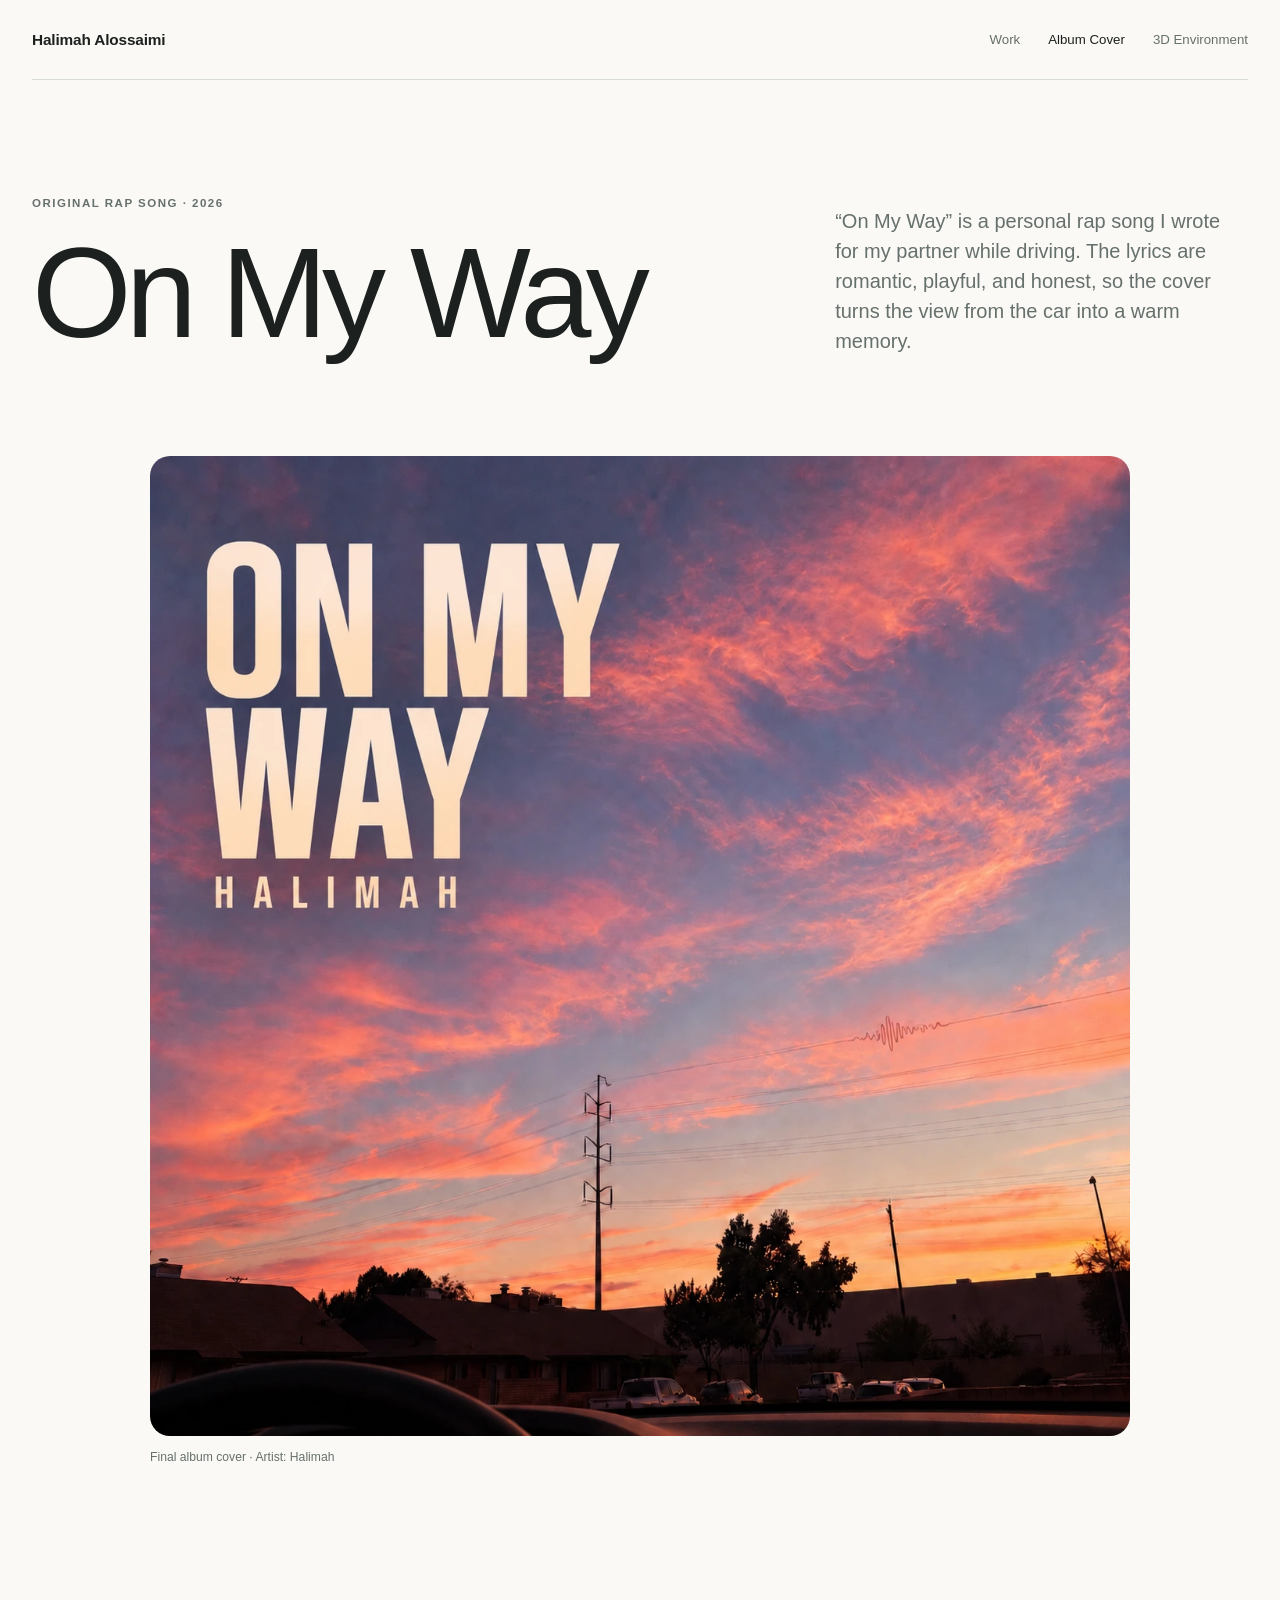
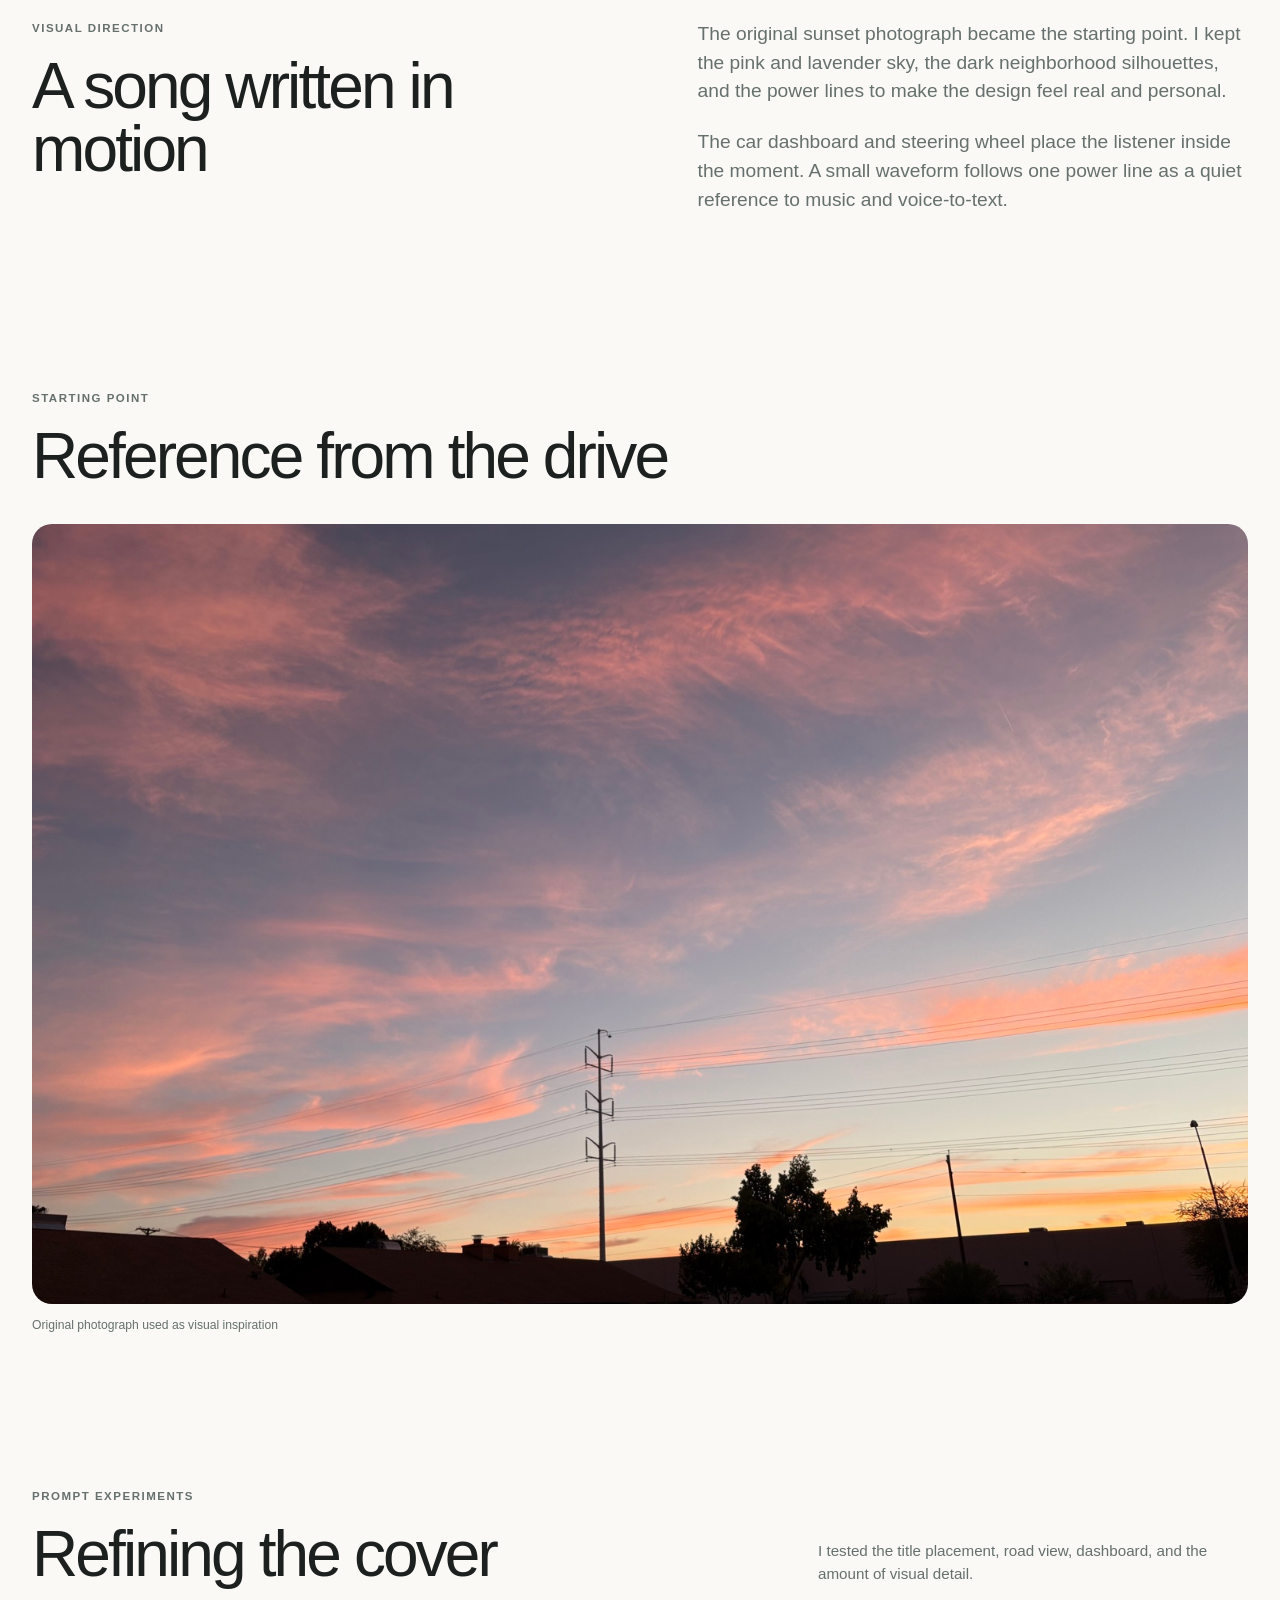
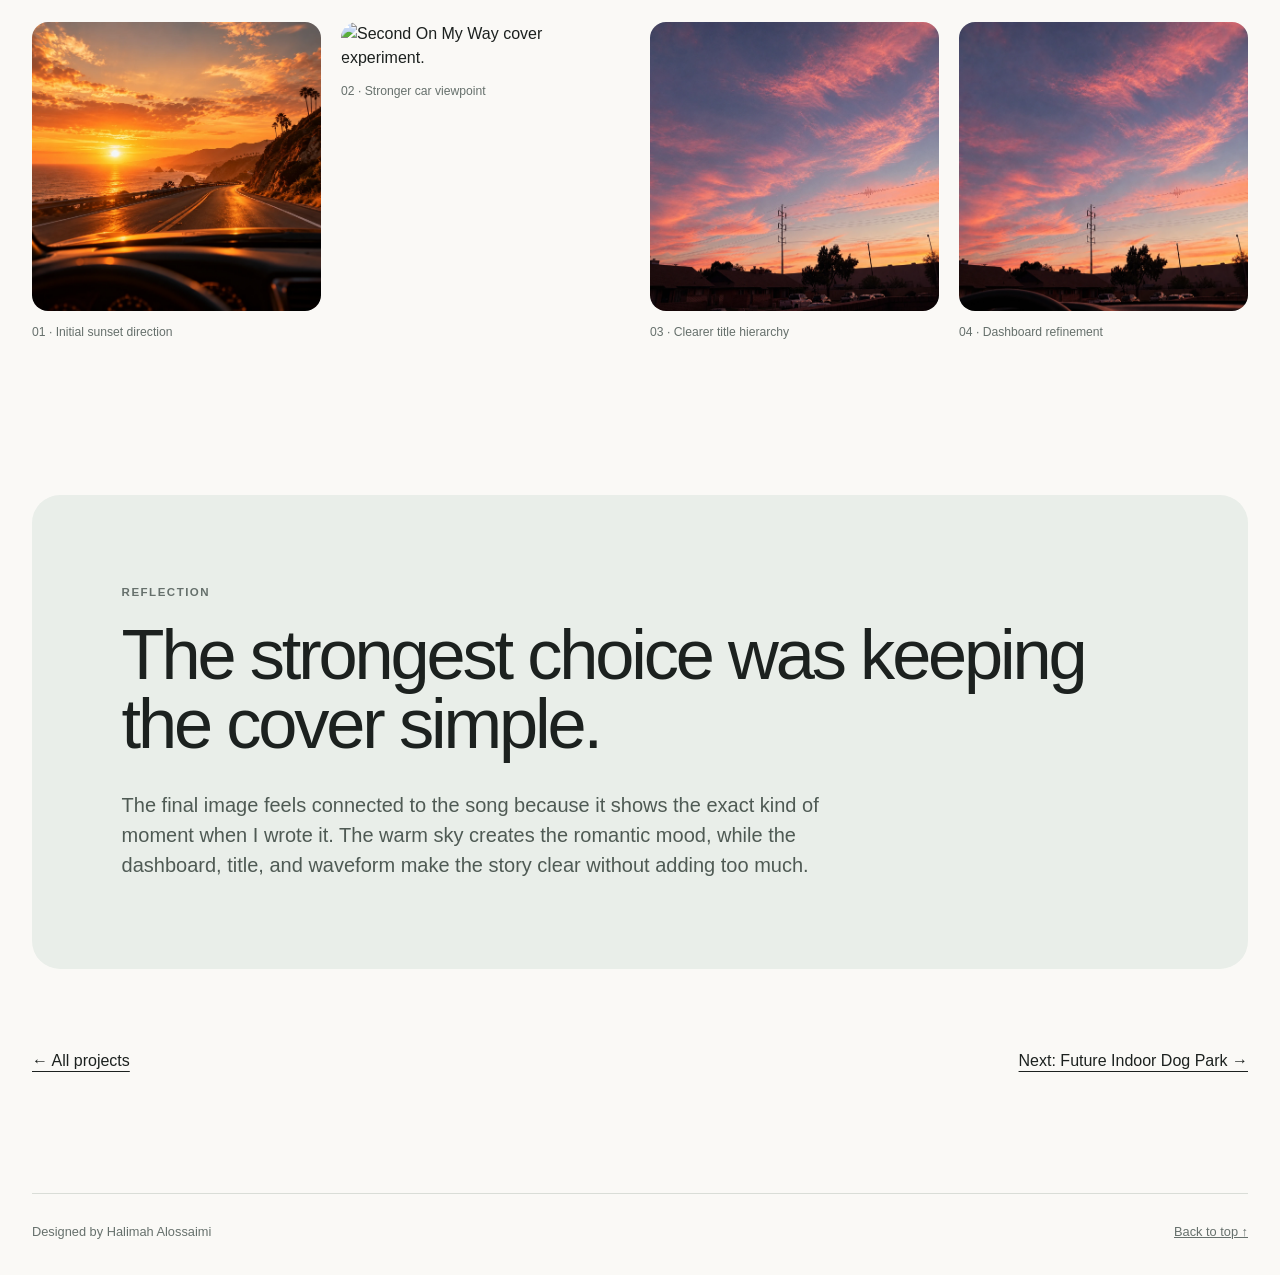
==== album-cover.html @ df0cbb6f "Add interactive portfolio and both project case studies" ====
<!doctype html>
<html lang="en">
<head>
  <meta charset="utf-8">
  <meta name="viewport" content="width=device-width, initial-scale=1">
  <meta name="description" content="On My Way album cover process by Halimah Alossaimi.">
  <title>On My Way — Halimah Alossaimi</title>
  <link rel="stylesheet" href="styles.css">
</head>
<body id="top">
  <header class="site-header">
    <a class="wordmark" href="index.html">Halimah Alossaimi</a>
    <nav aria-label="Primary navigation">
      <a href="index.html#work">Work</a>
      <a aria-current="page" href="album-cover.html">Album Cover</a>
      <a href="dog-park.html">3D Environment</a>
    </nav>
  </header>

  <main>
    <section class="project-hero shell">
      <div class="project-intro">
        <div>
          <p class="eyebrow">Original rap song · 2026</p>
          <h1>On My Way</h1>
        </div>
        <p>“On My Way” is a personal rap song I wrote for my partner while driving. The lyrics are romantic, playful, and honest, so the cover turns the view from the car into a warm memory.</p>
      </div>
      <figure class="album-feature">
        <img src="assets/on-my-way-final.webp" alt="Final On My Way album cover by Halimah, showing a pink sunset above a neighborhood with a car dashboard in the foreground.">
        <figcaption>Final album cover · Artist: Halimah</figcaption>
      </figure>
    </section>

    <section class="case-section shell two-column-text">
      <div>
        <p class="eyebrow">Visual direction</p>
        <h2>A song written in motion</h2>
      </div>
      <div class="body-copy">
        <p>The original sunset photograph became the starting point. I kept the pink and lavender sky, the dark neighborhood silhouettes, and the power lines to make the design feel real and personal.</p>
        <p>The car dashboard and steering wheel place the listener inside the moment. A small waveform follows one power line as a quiet reference to music and voice-to-text.</p>
      </div>
    </section>

    <section class="case-section shell">
      <div class="section-heading">
        <div>
          <p class="eyebrow">Starting point</p>
          <h2>Reference from the drive</h2>
        </div>
      </div>
      <figure class="wide-media">
        <img src="assets/sunset-reference.jpeg" alt="Original sunset reference photograph taken from a car, with pink clouds, rooftops, trees, and power lines.">
        <figcaption>Original photograph used as visual inspiration</figcaption>
      </figure>
    </section>

    <section class="case-section shell">
      <div class="section-heading">
        <div>
          <p class="eyebrow">Prompt experiments</p>
          <h2>Refining the cover</h2>
        </div>
        <p class="section-note">I tested the title placement, road view, dashboard, and the amount of visual detail.</p>
      </div>
      <div class="iteration-grid">
        <figure><img src="assets/on-my-way-v1.webp" alt="First On My Way cover experiment."><figcaption>01 · Initial sunset direction</figcaption></figure>
        <figure><img src="assets/on-my-way-v2.png" alt="Second On My Way cover experiment."><figcaption>02 · Stronger car viewpoint</figcaption></figure>
        <figure><img src="assets/on-my-way-v3.webp" alt="Third On My Way cover experiment."><figcaption>03 · Clearer title hierarchy</figcaption></figure>
        <figure><img src="assets/on-my-way-v4.webp" alt="Fourth On My Way cover experiment."><figcaption>04 · Dashboard refinement</figcaption></figure>
      </div>
    </section>

    <section class="case-section shell reflection-block">
      <p class="eyebrow">Reflection</p>
      <h2>The strongest choice was keeping the cover simple.</h2>
      <p>The final image feels connected to the song because it shows the exact kind of moment when I wrote it. The warm sky creates the romantic mood, while the dashboard, title, and waveform make the story clear without adding too much.</p>
    </section>

    <nav class="project-next shell" aria-label="Project navigation">
      <a href="index.html#work">← All projects</a>
      <a href="dog-park.html">Next: Future Indoor Dog Park →</a>
    </nav>
  </main>

  <footer class="site-footer shell"><p>Designed by Halimah Alossaimi</p><a href="#top">Back to top ↑</a></footer>
</body>
</html>
---- styles.css ----
:root {
  --ink: #1c211f;
  --muted: #66706c;
  --paper: #faf9f6;
  --panel: #f0f2ee;
  --line: #d9ddd7;
  --blue: #8aa4bc;
  --orange: #dc7a4b;
  --yellow: #efbd55;
  --green: #7f9d84;
  --max: 1320px;
}

* { box-sizing: border-box; }
html { scroll-behavior: smooth; }
body {
  margin: 0;
  color: var(--ink);
  background: var(--paper);
  font-family: "Avenir Next", Avenir, "Helvetica Neue", Arial, sans-serif;
  line-height: 1.5;
}
img { display: block; width: 100%; height: auto; }
a { color: inherit; }
figure { margin: 0; }

.shell { width: min(calc(100% - 64px), var(--max)); margin-inline: auto; }
.site-header {
  position: relative;
  z-index: 20;
  width: min(calc(100% - 64px), var(--max));
  margin: 0 auto;
  padding: 28px 0;
  display: flex;
  justify-content: space-between;
  align-items: center;
  border-bottom: 1px solid var(--line);
}
.wordmark { font-size: 0.96rem; font-weight: 700; text-decoration: none; letter-spacing: -0.01em; }
.site-header nav { display: flex; gap: 28px; }
.site-header nav a { font-size: 0.83rem; text-decoration: none; color: var(--muted); }
.site-header nav a:hover, .site-header nav a[aria-current="page"] { color: var(--ink); }

.hero { padding: clamp(80px, 13vw, 180px) 0 clamp(72px, 10vw, 140px); }
.eyebrow { margin: 0 0 18px; color: var(--muted); font-size: 0.72rem; font-weight: 700; letter-spacing: 0.13em; text-transform: uppercase; }
h1, h2, h3 { margin: 0; letter-spacing: -0.045em; line-height: 0.98; }
.hero h1 { max-width: 1000px; font-size: clamp(4rem, 10vw, 9.5rem); font-weight: 500; }
.hero-copy { max-width: 620px; margin: 32px 0 0; color: var(--muted); font-size: clamp(1.05rem, 2vw, 1.35rem); }

.flower-section { padding-bottom: clamp(100px, 12vw, 170px); }
.section-heading { display: flex; justify-content: space-between; align-items: end; gap: 32px; margin-bottom: 36px; }
.section-heading h2, .two-column-text h2 { max-width: 730px; font-size: clamp(2.1rem, 5vw, 4.5rem); font-weight: 500; }
.compact-heading h2 { font-size: clamp(2rem, 4vw, 3.4rem); }
.instruction, .section-note { max-width: 430px; margin: 0; color: var(--muted); font-size: 0.95rem; }
.flower-field {
  position: relative;
  min-height: min(64vh, 680px);
  overflow: hidden;
  cursor: crosshair;
  touch-action: manipulation;
  border: 1px solid var(--line);
  border-radius: 28px;
  background:
    linear-gradient(180deg, rgba(138,164,188,.09), rgba(255,255,255,.25) 45%, rgba(127,157,132,.12)),
    var(--panel);
  isolation: isolate;
}
.flower-field:focus-visible { outline: 3px solid var(--blue); outline-offset: 4px; }
.field-note { position: absolute; left: 24px; bottom: 18px; color: #778079; font-size: 0.72rem; letter-spacing: 0.08em; text-transform: uppercase; }
.flower { position: absolute; width: 1px; height: 1px; pointer-events: none; animation: bloom .42s cubic-bezier(.2,.9,.25,1.25) both; }
.petal { position: absolute; left: 50%; top: 50%; width: var(--pw); height: var(--ph); margin-left: calc(var(--pw) / -2); margin-top: calc(var(--ph) * -1); transform-origin: 50% 100%; background: hsl(var(--hue) 72% 66% / .92); border: 1px solid hsl(var(--hue) 45% 48% / .32); }
.flower.rounded .petal { border-radius: 55% 55% 45% 45%; }
.flower.pointed .petal { border-radius: 75% 12% 75% 18%; }
.flower.lobed .petal { border-radius: 65% 35% 62% 38% / 55% 52% 48% 45%; box-shadow: inset 6px 0 0 rgba(255,255,255,.11); }
.flower.narrow .petal { border-radius: 80% 20% 75% 25%; }
.flower-center { position: absolute; left: 50%; top: 50%; width: var(--center); height: var(--center); border-radius: 50%; transform: translate(-50%,-50%); background: hsl(var(--center-hue) 78% 60%); border: 2px solid rgba(71,57,28,.16); z-index: 2; }
@keyframes bloom { from { opacity: 0; transform: scale(.18) rotate(-8deg); } to { opacity: 1; transform: scale(1) rotate(0); } }
@media (prefers-reduced-motion: reduce) { html { scroll-behavior: auto; } .flower { animation: none; } }

.work-section { padding-bottom: clamp(100px, 12vw, 170px); }
.project-grid { display: grid; grid-template-columns: 1fr 1fr; gap: clamp(24px, 4vw, 56px); }
.project-card { text-decoration: none; }
.project-image { overflow: hidden; border-radius: 22px; background: var(--panel); }
.project-image.square { aspect-ratio: 1; }
.project-image.landscape { aspect-ratio: 1; }
.project-image img { height: 100%; object-fit: cover; transition: transform .5s ease; }
.project-image.landscape img { object-position: center; }
.project-card:hover .project-image img { transform: scale(1.025); }
.project-meta { display: flex; justify-content: space-between; align-items: end; padding-top: 18px; }
.project-type { margin: 0 0 8px; color: var(--muted); font-size: 0.77rem; text-transform: uppercase; letter-spacing: .08em; }
.project-meta h3 { font-size: clamp(1.65rem, 3vw, 2.6rem); font-weight: 500; }
.project-meta span { font-size: 1.5rem; }

.project-hero { padding: clamp(64px, 9vw, 120px) 0 0; }
.project-intro { display: grid; grid-template-columns: 1.25fr .75fr; gap: clamp(48px, 9vw, 130px); align-items: end; margin-bottom: clamp(56px, 8vw, 100px); }
.project-intro h1 { font-size: clamp(4rem, 10vw, 9rem); font-weight: 500; }
.project-intro > p { max-width: 520px; margin: 0; color: var(--muted); font-size: clamp(1rem, 1.7vw, 1.25rem); }
.album-feature { width: min(100%, 980px); margin-inline: auto; }
.album-feature img { border-radius: 20px; }
figcaption { padding-top: 12px; color: var(--muted); font-size: 0.76rem; }
.hero-wide img, .wide-media img { border-radius: 20px; }
.hero-wide img { aspect-ratio: 16 / 9; object-fit: cover; }

.case-section { padding-top: clamp(100px, 12vw, 170px); }
.two-column-text { display: grid; grid-template-columns: 1fr 1fr; gap: clamp(48px, 9vw, 140px); }
.body-copy p { max-width: 600px; margin: 0 0 22px; color: var(--muted); font-size: clamp(1rem, 1.6vw, 1.2rem); }
.wide-media img { max-height: 780px; object-fit: cover; }
.iteration-grid { display: grid; grid-template-columns: repeat(4, 1fr); gap: 20px; }
.iteration-grid img, .plan-grid img, .environment-grid img { border-radius: 16px; }
.plan-grid { display: grid; grid-template-columns: 1fr 1fr; gap: 24px; }
.environment-grid { display: grid; grid-template-columns: 1.45fr .8fr; gap: 24px; align-items: start; }
.environment-grid img { aspect-ratio: 16/10; object-fit: cover; }
.environment-grid figure:last-child img { aspect-ratio: 4/5; }
.reflection-block { margin-top: clamp(100px, 12vw, 170px); padding: clamp(48px, 7vw, 90px); border-radius: 28px; background: #e9eee9; }
.reflection-block h2 { max-width: 980px; font-size: clamp(2.2rem, 5.5vw, 5rem); font-weight: 500; }
.reflection-block > p:not(.eyebrow) { max-width: 720px; margin: 32px 0 0; color: #4f5a54; font-size: clamp(1rem, 1.7vw, 1.25rem); }
.reflection-block .disclaimer { font-size: .82rem !important; }
.project-next { display: flex; justify-content: space-between; gap: 24px; padding-top: 80px; }
.project-next a { text-decoration-thickness: 1px; text-underline-offset: 5px; }
.site-footer { display: flex; justify-content: space-between; gap: 24px; margin-top: 120px; padding: 28px 0 34px; border-top: 1px solid var(--line); color: var(--muted); font-size: .8rem; }
.site-footer p { margin: 0; }

@media (max-width: 780px) {
  .shell, .site-header { width: min(calc(100% - 36px), var(--max)); }
  .site-header { padding: 22px 0; align-items: flex-start; }
  .site-header nav { gap: 9px; flex-direction: column; align-items: flex-end; }
  .site-header nav a { font-size: .75rem; }
  .hero { padding-top: 70px; }
  .hero h1 { font-size: clamp(3.4rem, 18vw, 6rem); }
  .section-heading, .project-intro, .two-column-text { display: grid; grid-template-columns: 1fr; gap: 24px; }
  .flower-field { min-height: 520px; border-radius: 20px; }
  .project-grid, .plan-grid, .environment-grid { grid-template-columns: 1fr; gap: 44px; }
  .project-image.landscape { aspect-ratio: 1.15; }
  .project-intro h1 { font-size: clamp(3.5rem, 18vw, 6rem); }
  .iteration-grid { grid-template-columns: 1fr 1fr; }
  .environment-grid figure:last-child img { aspect-ratio: 16/10; }
  .reflection-block { padding: 36px 24px; border-radius: 20px; }
  .project-next, .site-footer { flex-direction: column; align-items: flex-start; }
  .site-footer { margin-top: 90px; }
}

@media (max-width: 480px) {
  .iteration-grid { grid-template-columns: 1fr; gap: 34px; }
  .album-feature img, .hero-wide img, .wide-media img { border-radius: 14px; }
}
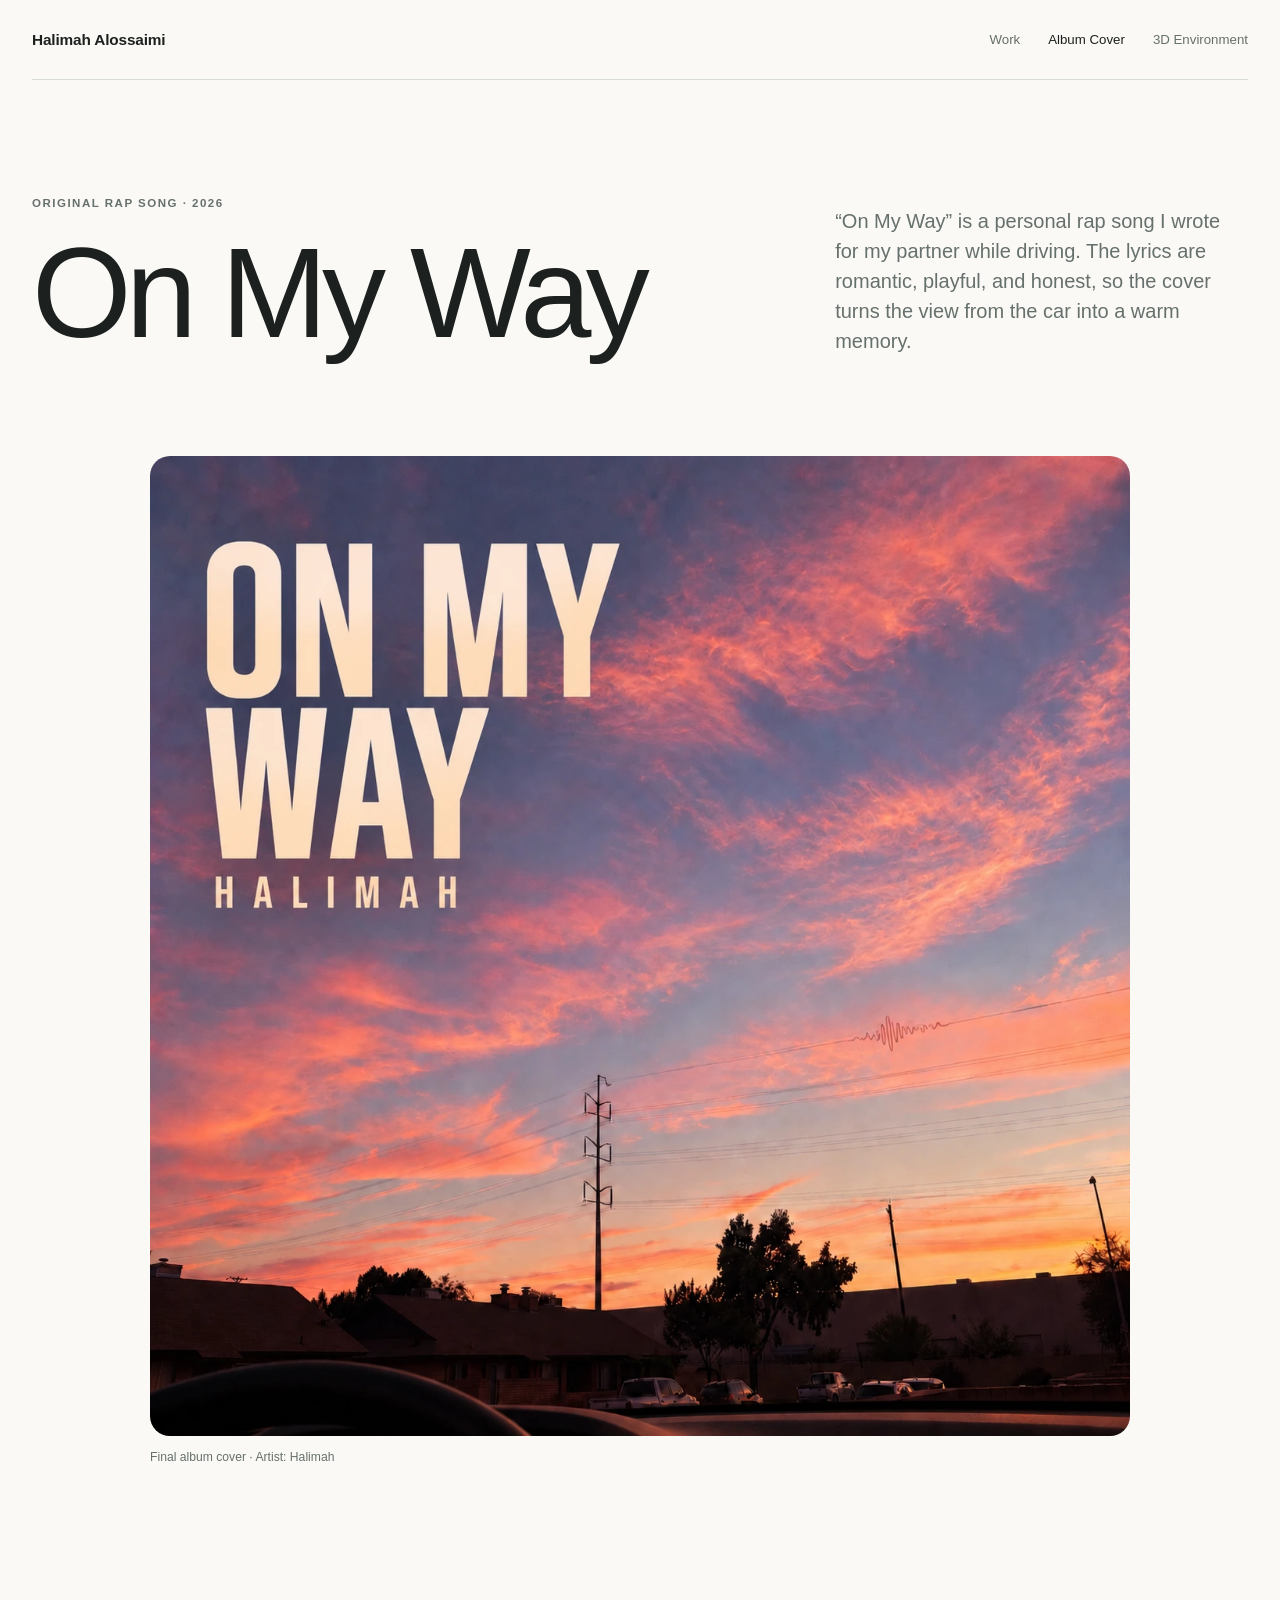
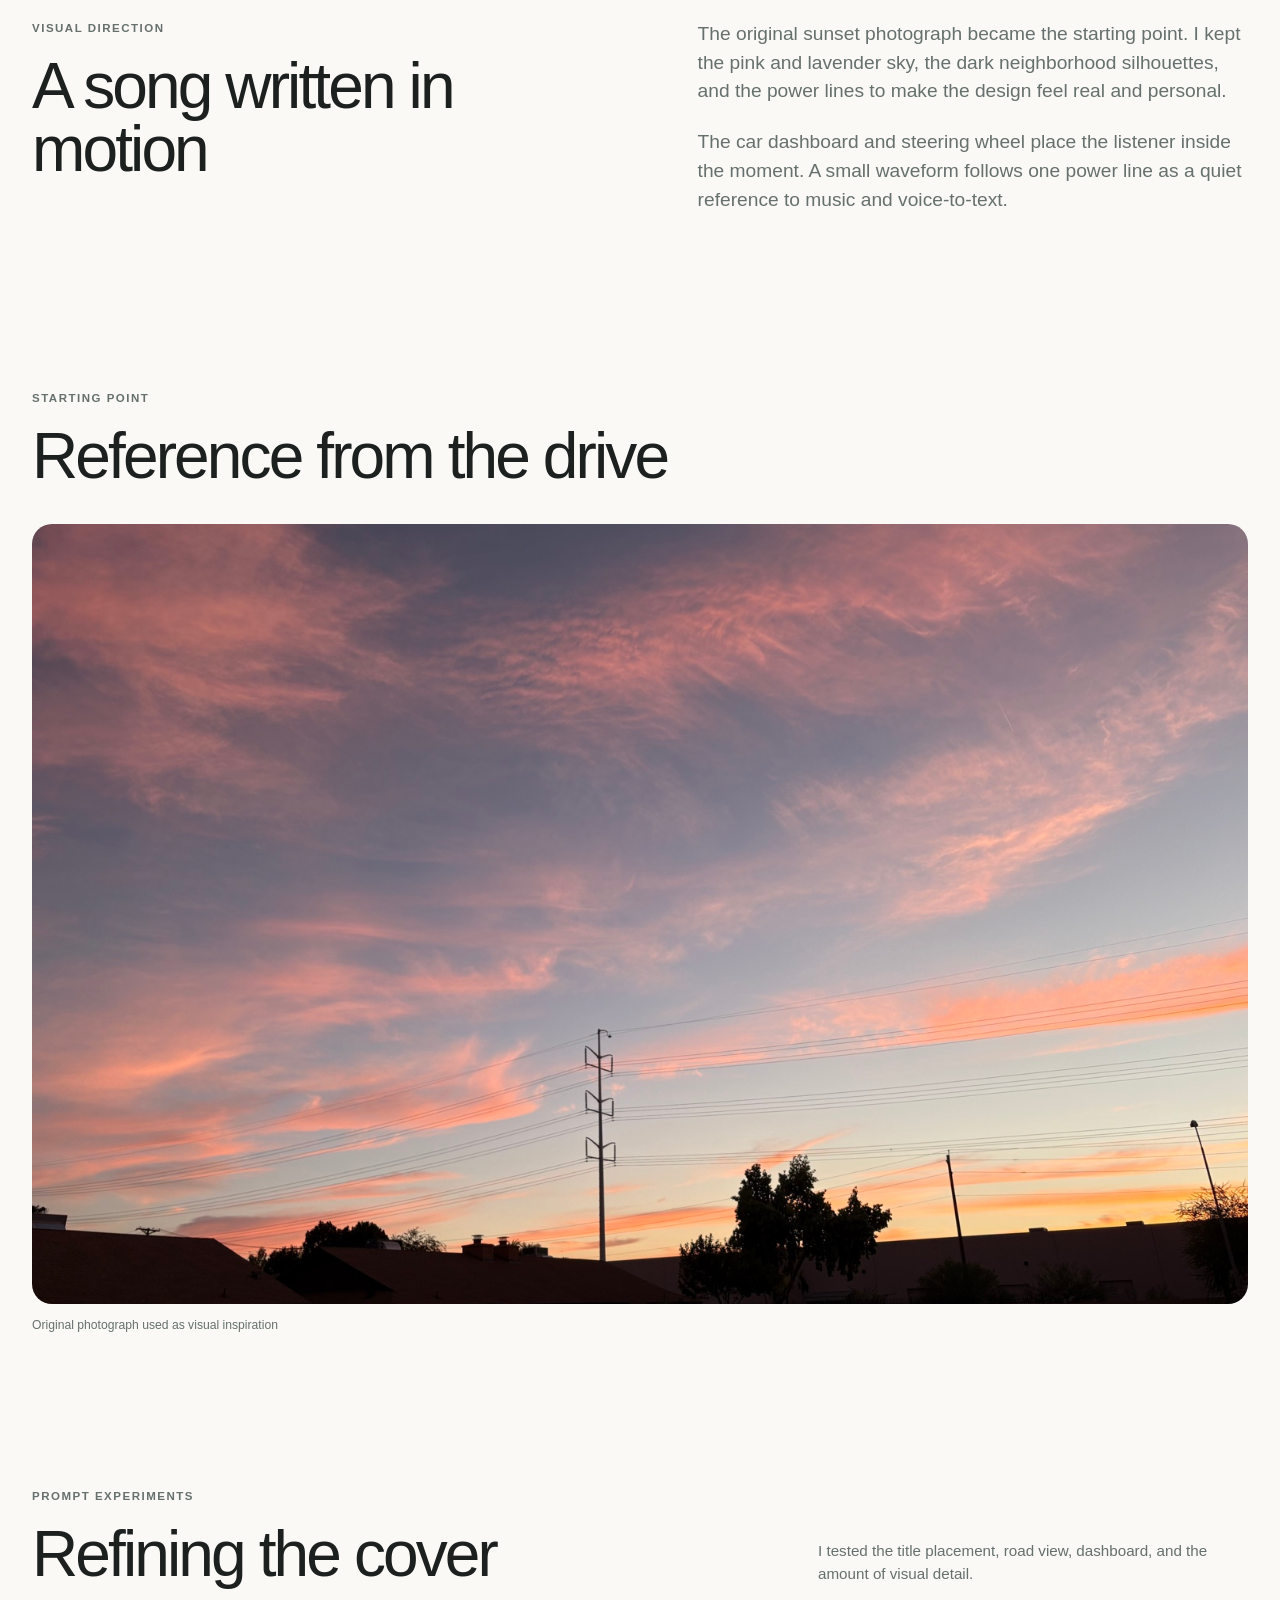
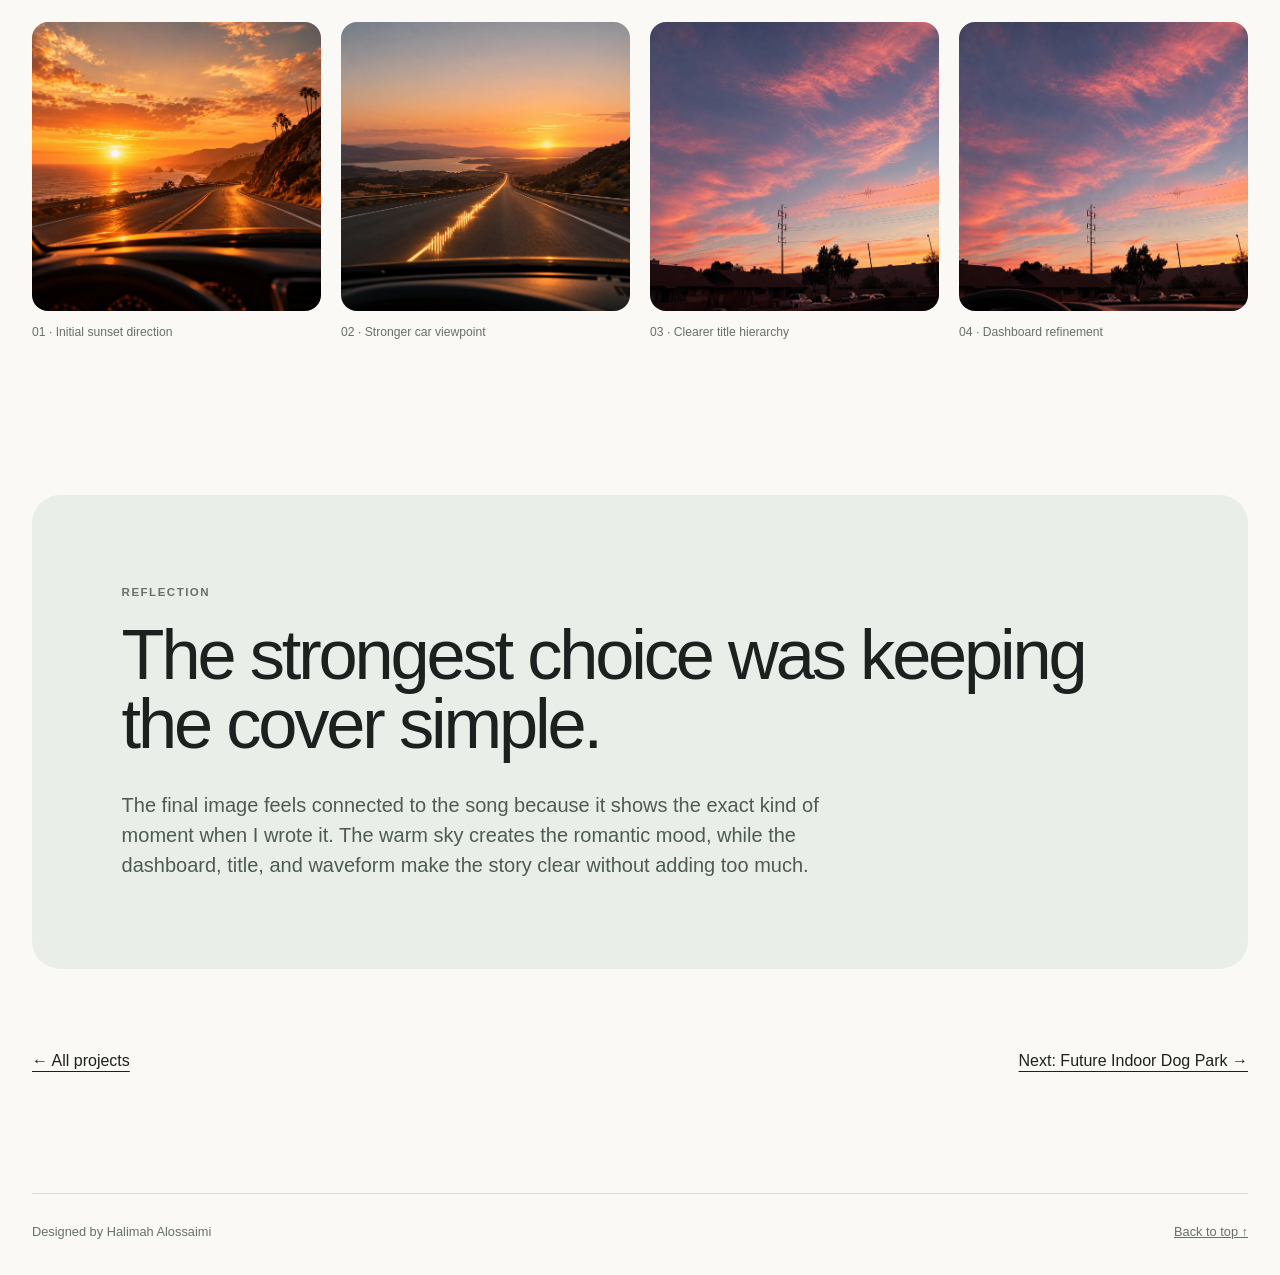
==== commit 1ff8437a: "Fix missing second album cover experiment image" ====
--- a/album-cover.html
+++ b/album-cover.html
@@ -66,7 +66,7 @@
       </div>
       <div class="iteration-grid">
         <figure><img src="assets/on-my-way-v1.webp" alt="First On My Way cover experiment."><figcaption>01 · Initial sunset direction</figcaption></figure>
-        <figure><img src="assets/on-my-way-v2.png" alt="Second On My Way cover experiment."><figcaption>02 · Stronger car viewpoint</figcaption></figure>
+        <figure><img src="assets/on-my-way-v2.webp" alt="Second On My Way cover experiment."><figcaption>02 · Stronger car viewpoint</figcaption></figure>
         <figure><img src="assets/on-my-way-v3.webp" alt="Third On My Way cover experiment."><figcaption>03 · Clearer title hierarchy</figcaption></figure>
         <figure><img src="assets/on-my-way-v4.webp" alt="Fourth On My Way cover experiment."><figcaption>04 · Dashboard refinement</figcaption></figure>
       </div>
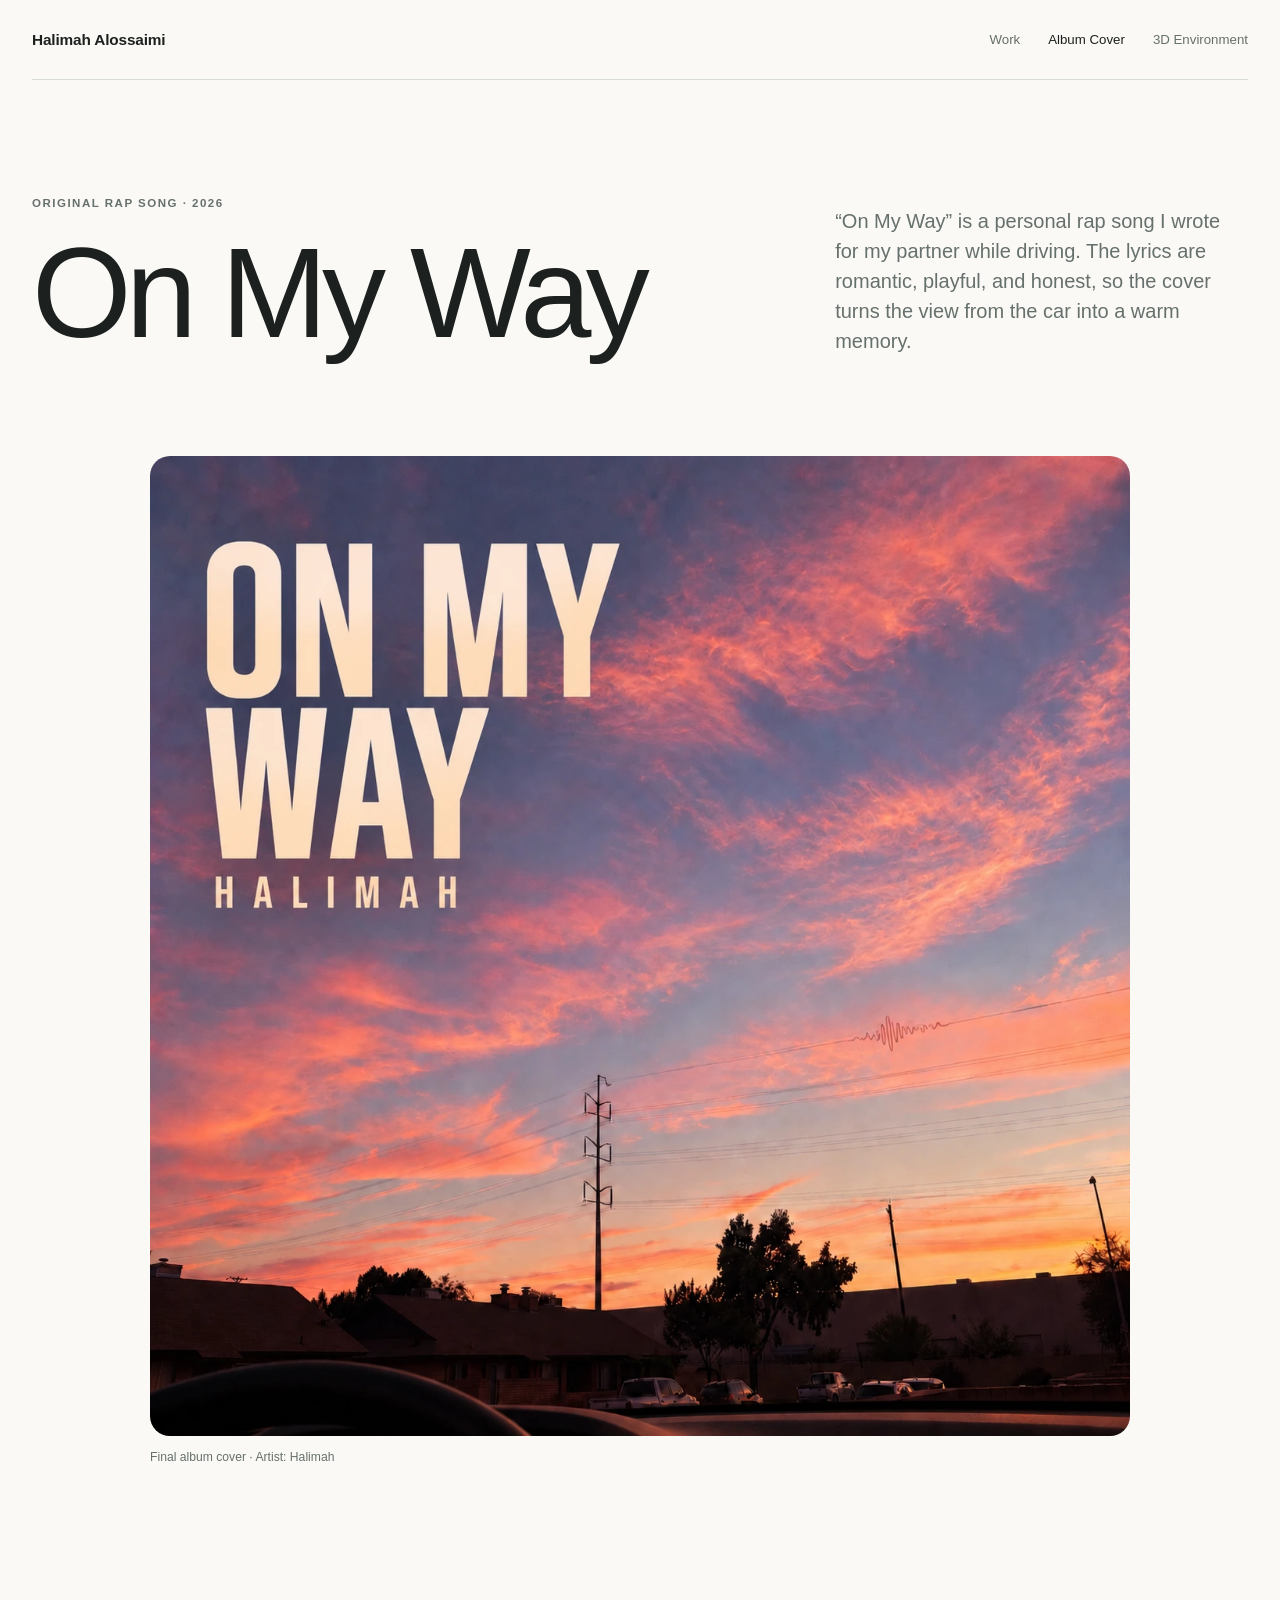
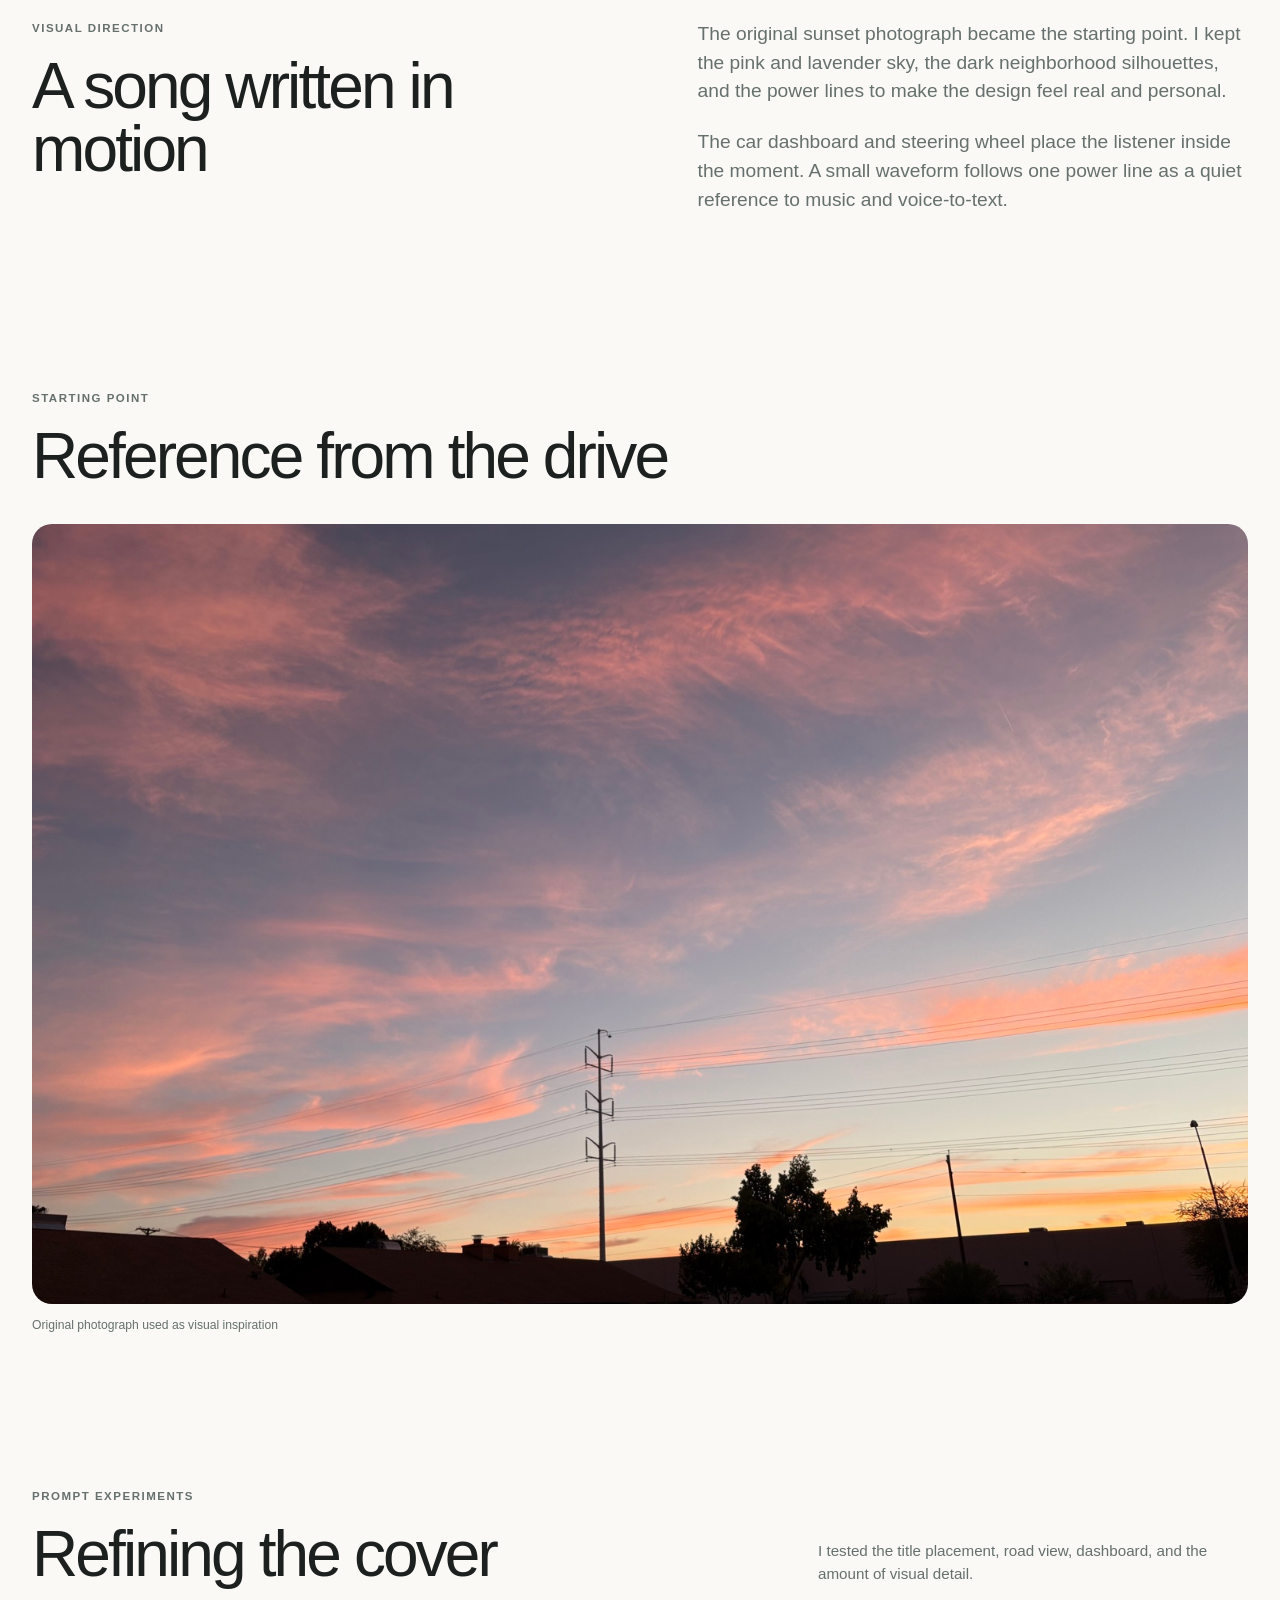
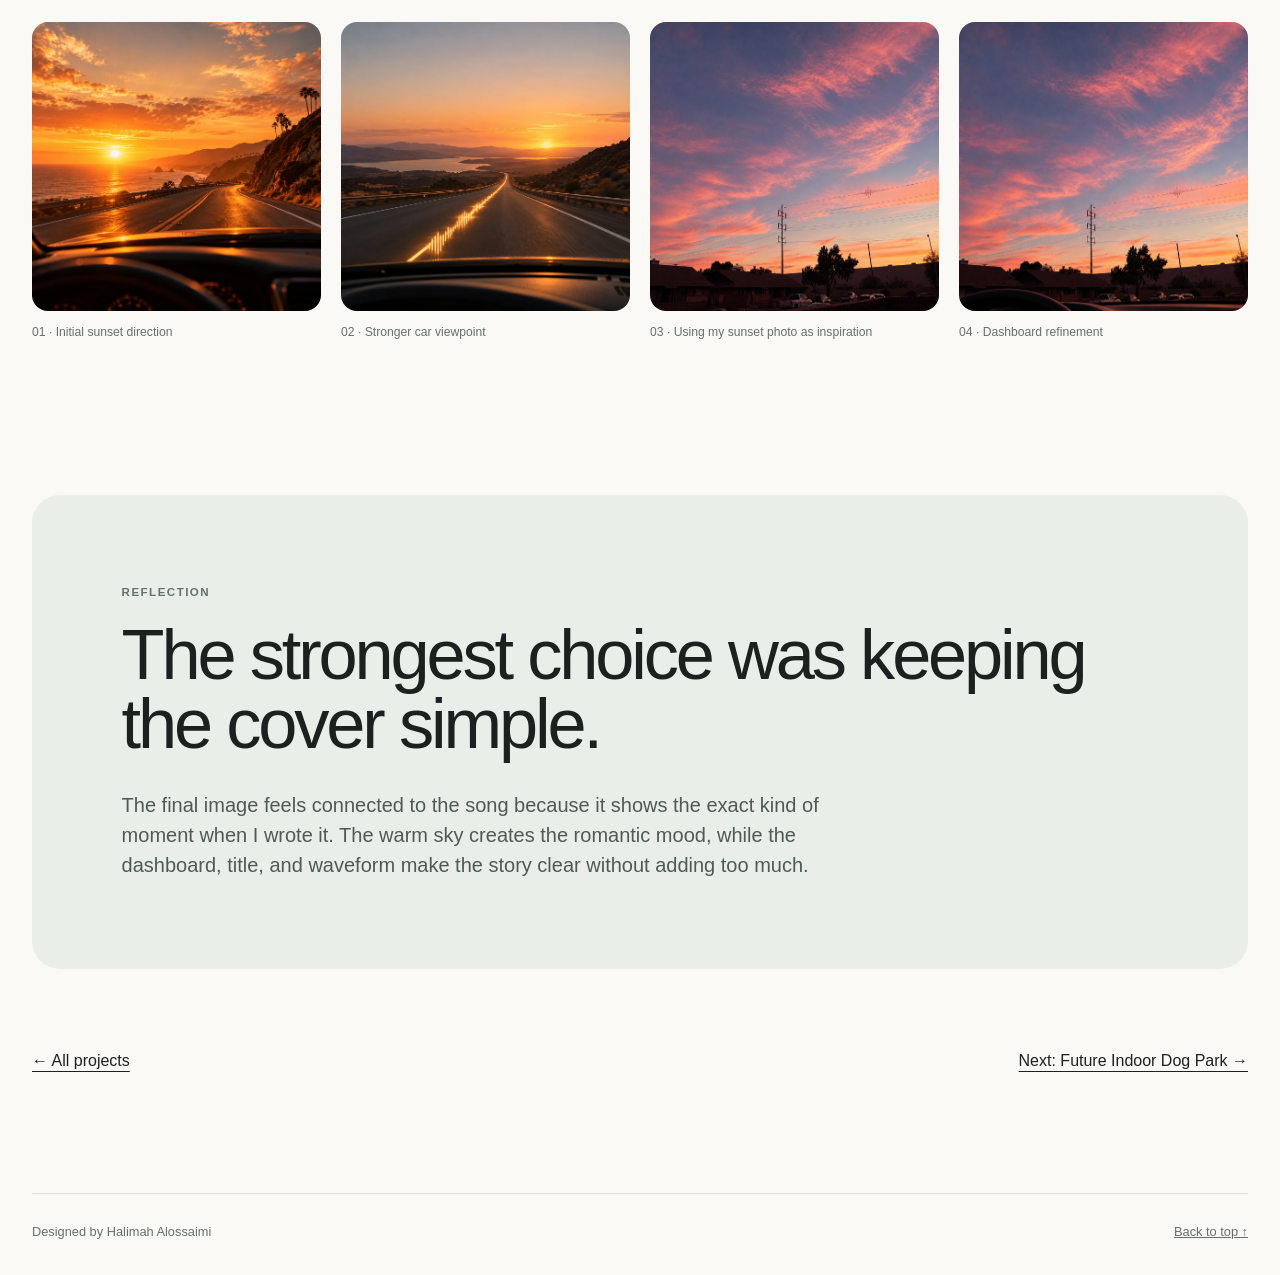
==== commit 3005b6fe: "Correct caption for sunset reference iteration" ====
--- a/album-cover.html
+++ b/album-cover.html
@@ -67,7 +67,7 @@
       <div class="iteration-grid">
         <figure><img src="assets/on-my-way-v1.webp" alt="First On My Way cover experiment."><figcaption>01 · Initial sunset direction</figcaption></figure>
         <figure><img src="assets/on-my-way-v2.webp" alt="Second On My Way cover experiment."><figcaption>02 · Stronger car viewpoint</figcaption></figure>
-        <figure><img src="assets/on-my-way-v3.webp" alt="Third On My Way cover experiment."><figcaption>03 · Clearer title hierarchy</figcaption></figure>
+        <figure><img src="assets/on-my-way-v3.webp" alt="Third On My Way cover experiment."><figcaption>03 · Using my sunset photo as inspiration</figcaption></figure>
         <figure><img src="assets/on-my-way-v4.webp" alt="Fourth On My Way cover experiment."><figcaption>04 · Dashboard refinement</figcaption></figure>
       </div>
     </section>
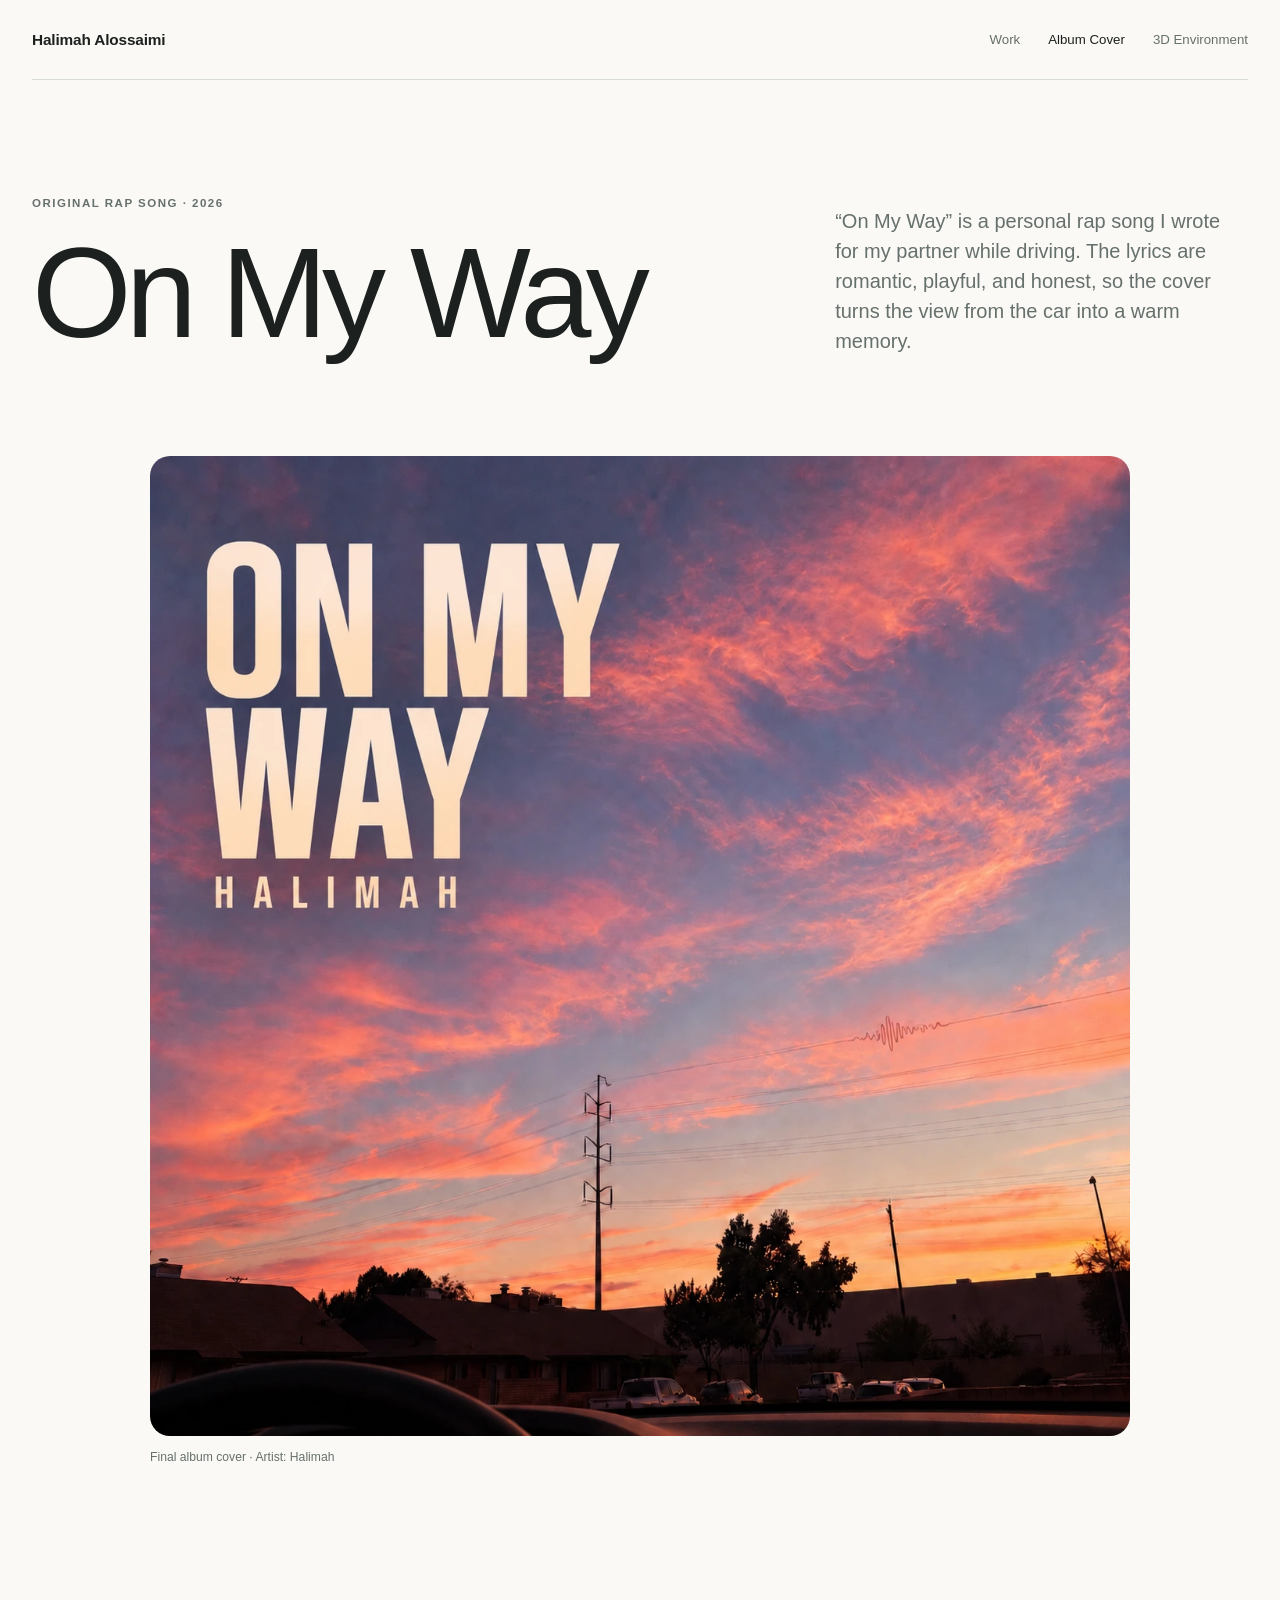
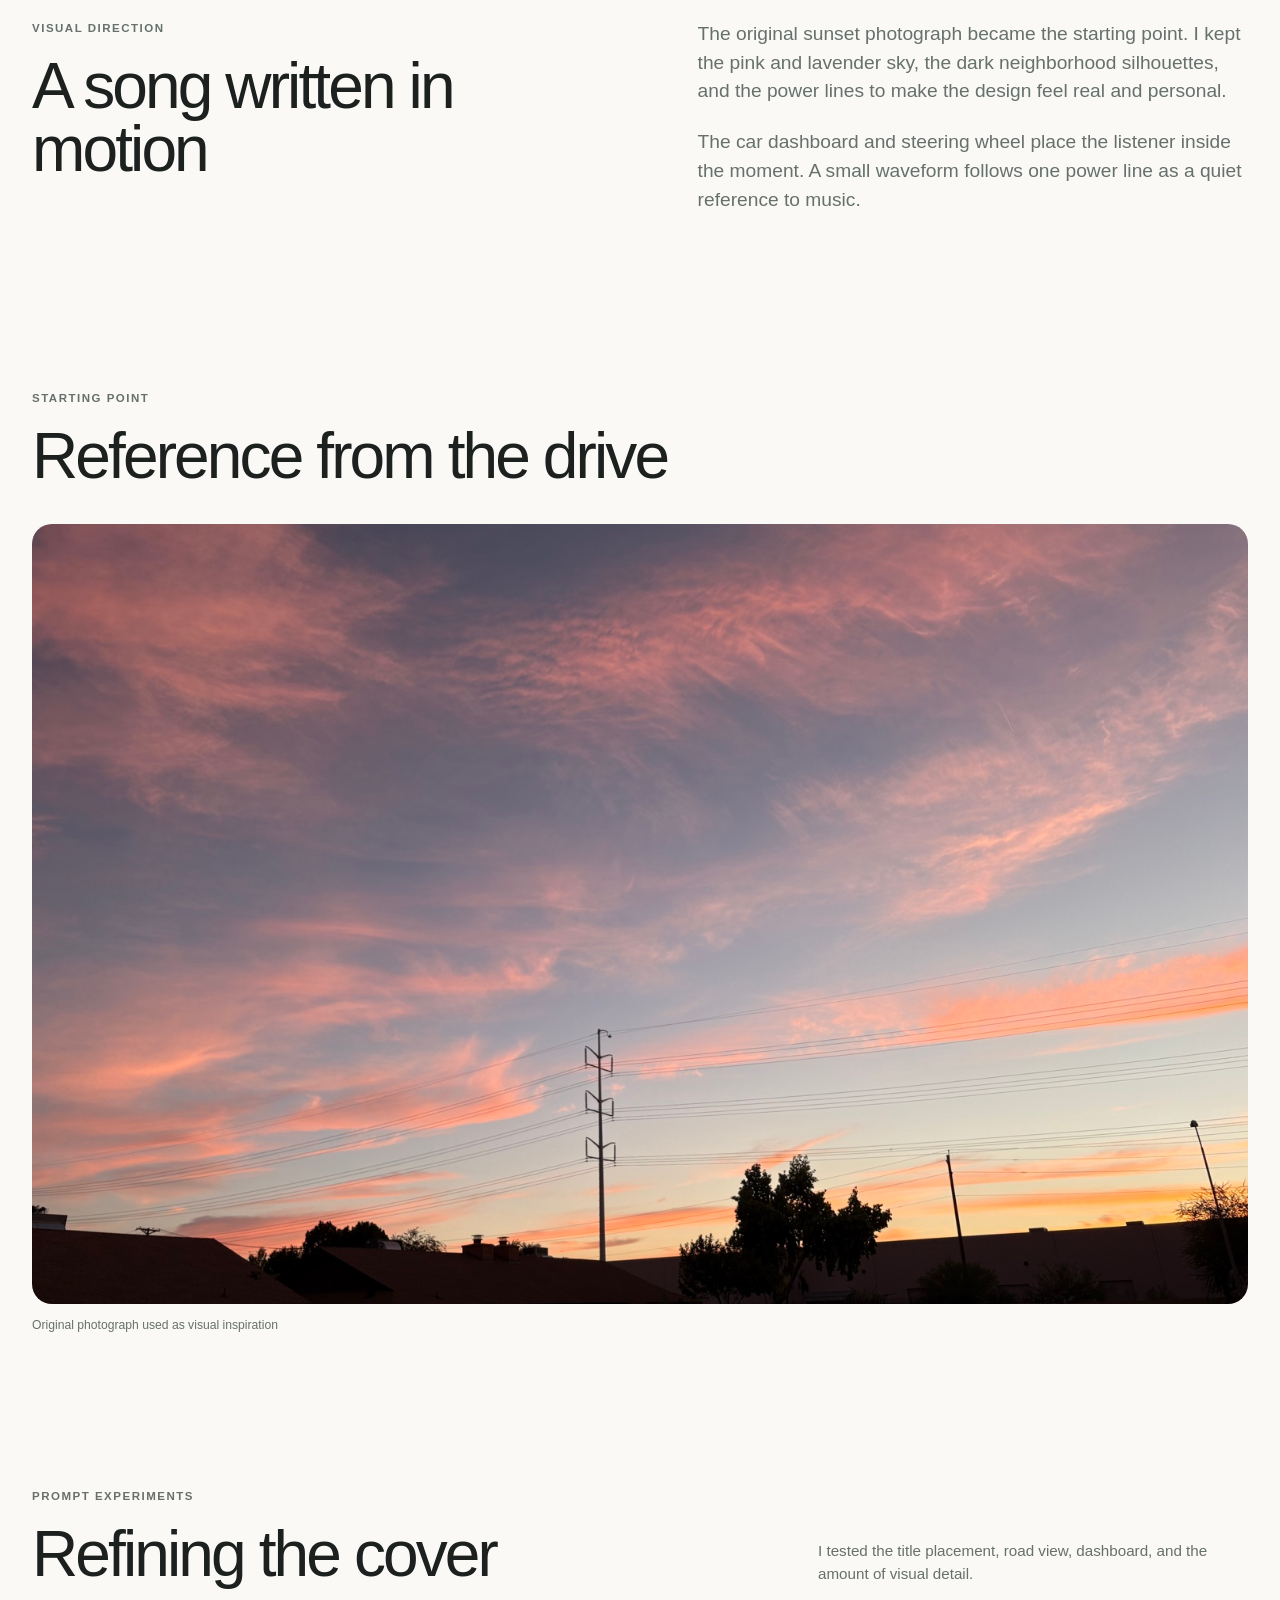
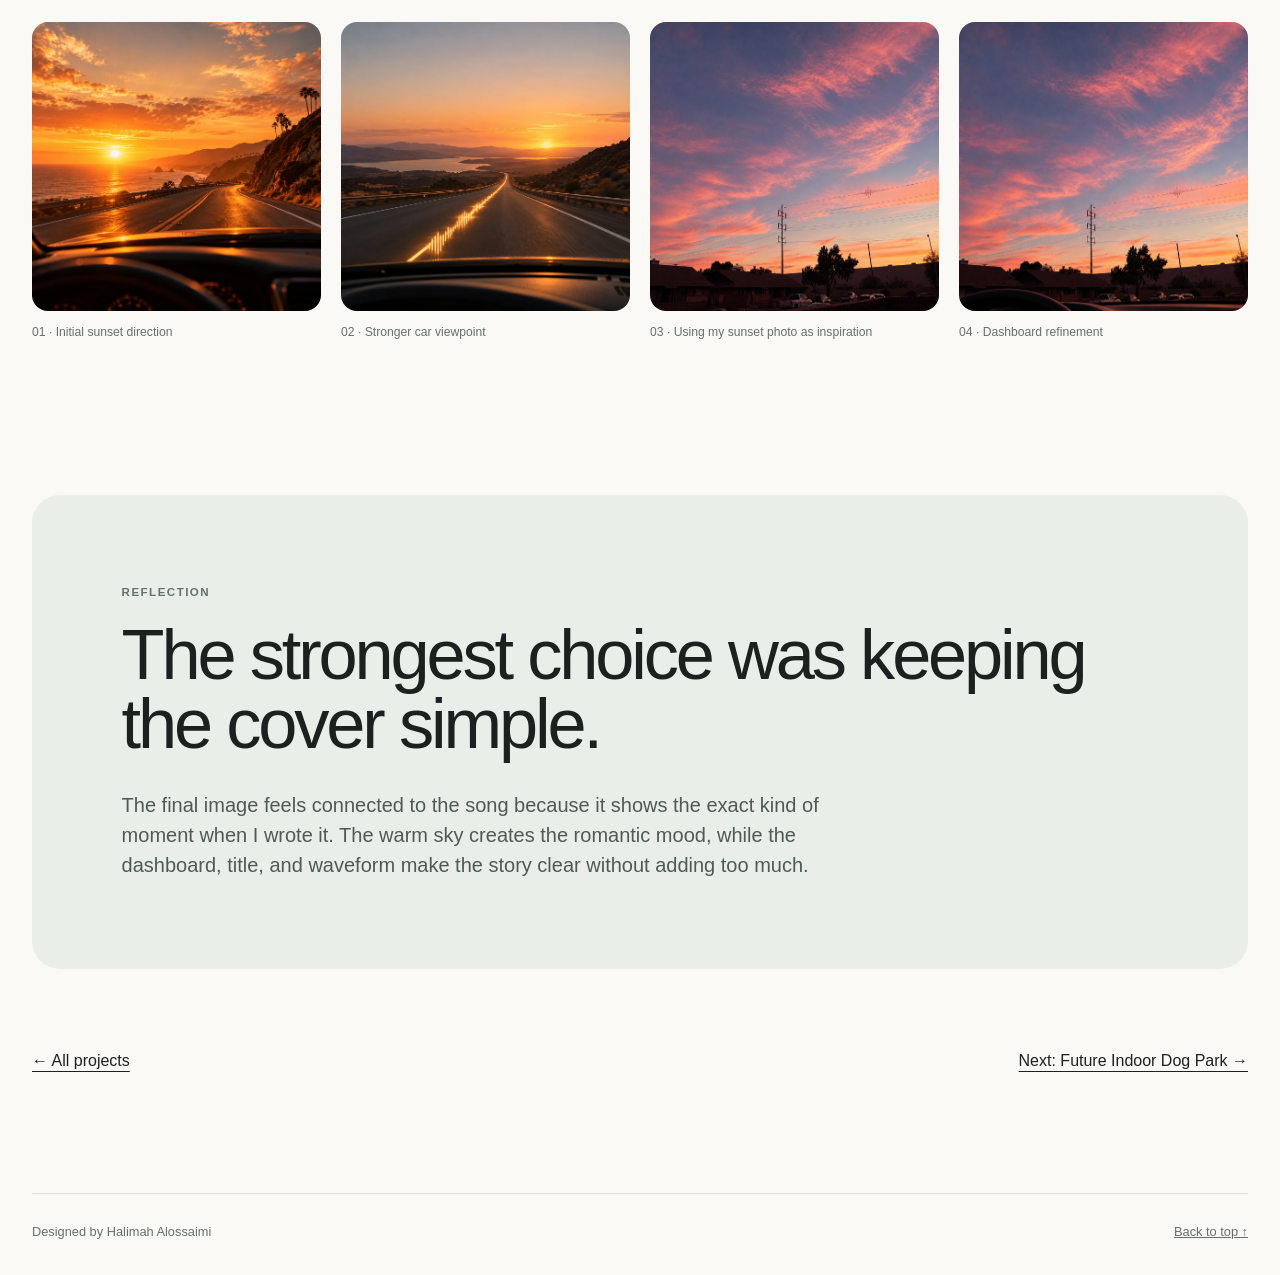
==== commit 30b822d8: "Remove voice-to-text phrase from album cover description" ====
--- a/album-cover.html
+++ b/album-cover.html
@@ -39,7 +39,7 @@
       </div>
       <div class="body-copy">
         <p>The original sunset photograph became the starting point. I kept the pink and lavender sky, the dark neighborhood silhouettes, and the power lines to make the design feel real and personal.</p>
-        <p>The car dashboard and steering wheel place the listener inside the moment. A small waveform follows one power line as a quiet reference to music and voice-to-text.</p>
+        <p>The car dashboard and steering wheel place the listener inside the moment. A small waveform follows one power line as a quiet reference to music.</p>
       </div>
     </section>
 
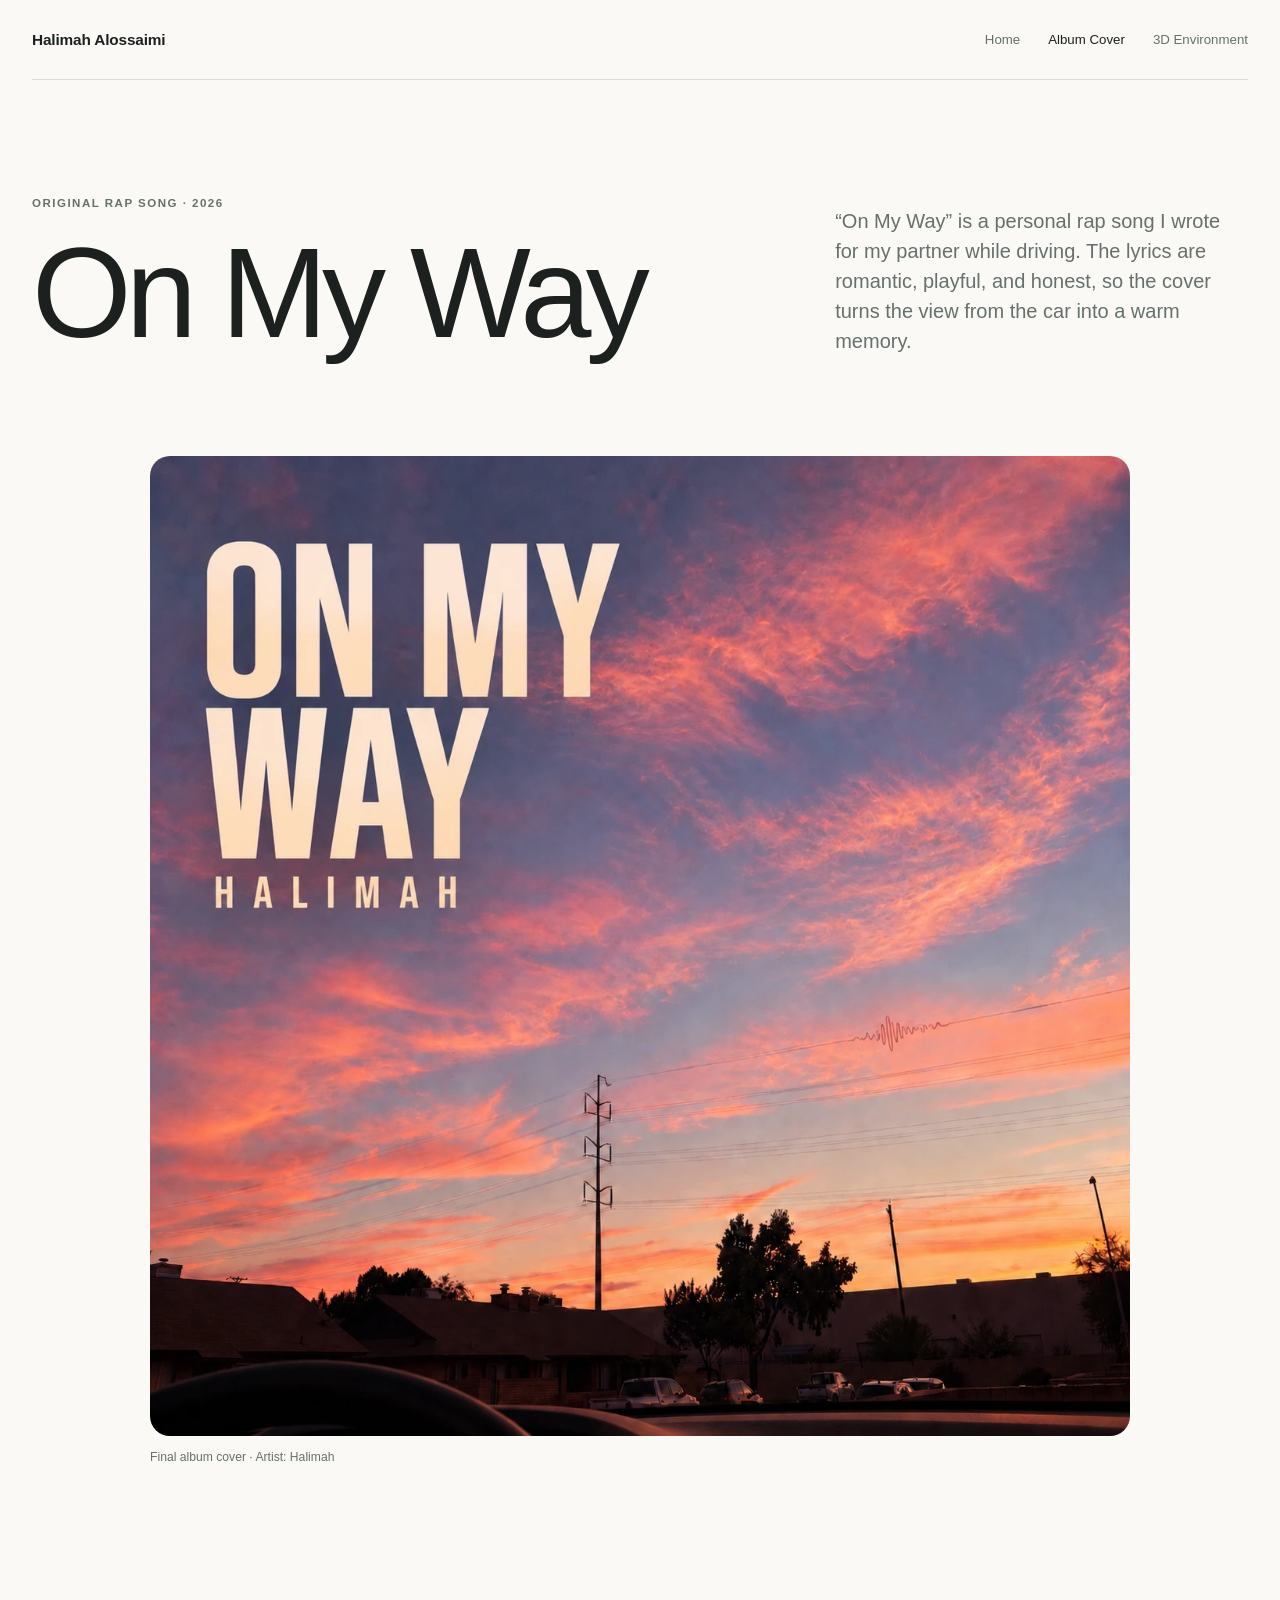
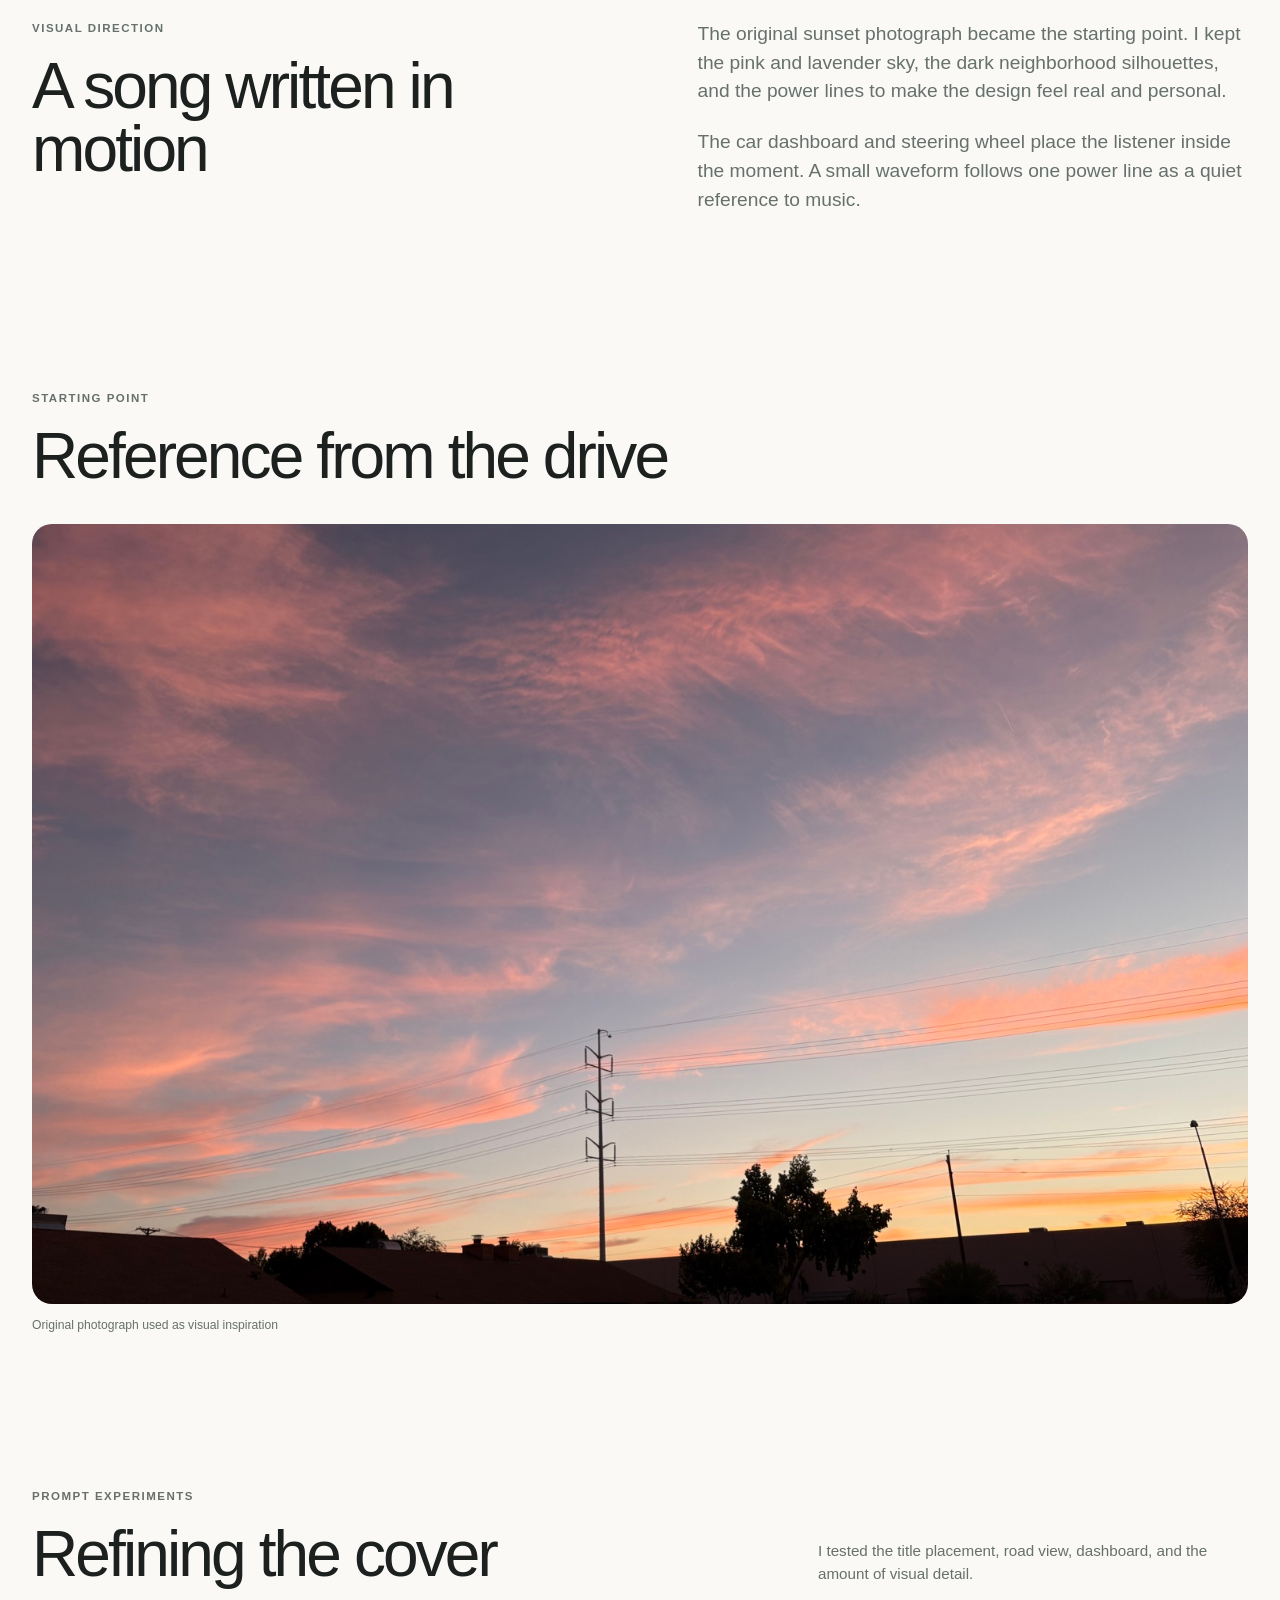
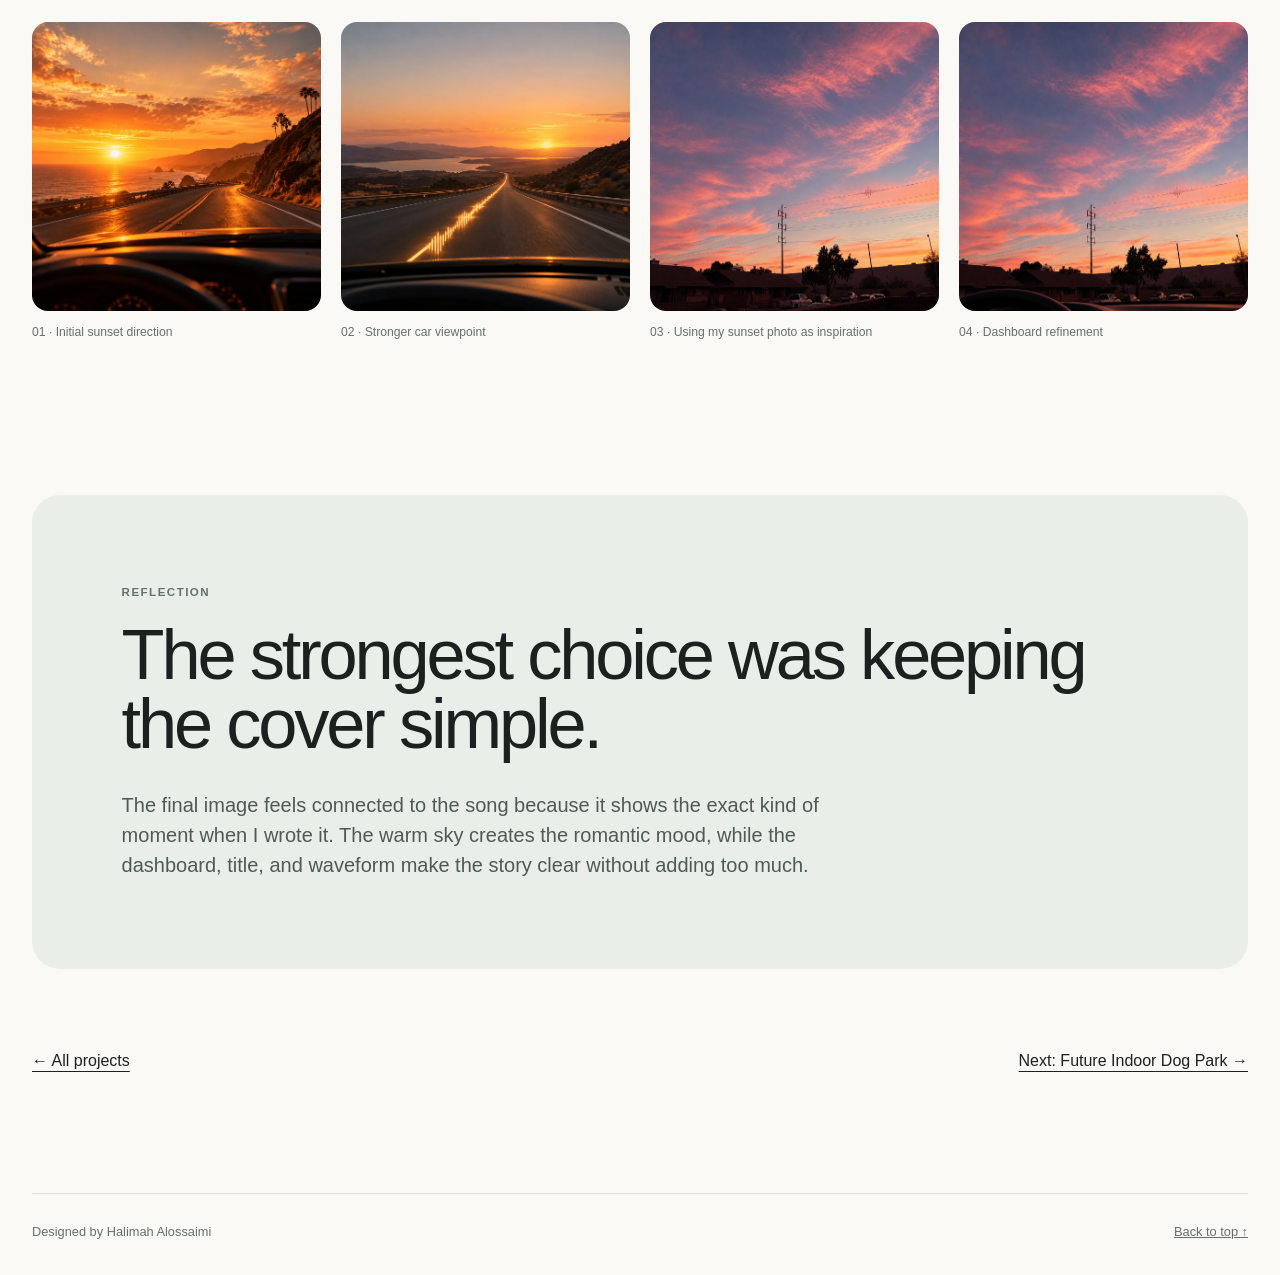
==== commit 0be617d0: "Rename top navigation Work link to Home" ====
--- a/album-cover.html
+++ b/album-cover.html
@@ -11,7 +11,7 @@
   <header class="site-header">
     <a class="wordmark" href="index.html">Halimah Alossaimi</a>
     <nav aria-label="Primary navigation">
-      <a href="index.html#work">Work</a>
+      <a href="index.html">Home</a>
       <a aria-current="page" href="album-cover.html">Album Cover</a>
       <a href="dog-park.html">3D Environment</a>
     </nav>
--- a/styles.css
+++ b/styles.css
@@ -44,7 +44,7 @@
 .hero { padding: clamp(80px, 13vw, 180px) 0 clamp(72px, 10vw, 140px); }
 .eyebrow { margin: 0 0 18px; color: var(--muted); font-size: 0.72rem; font-weight: 700; letter-spacing: 0.13em; text-transform: uppercase; }
 h1, h2, h3 { margin: 0; letter-spacing: -0.045em; line-height: 0.98; }
-.hero h1 { max-width: 1000px; font-size: clamp(4rem, 10vw, 9.5rem); font-weight: 500; }
+.hero h1 { max-width: 1000px; font-size: clamp(3.2rem, 8vw, 7.6rem); font-weight: 500; }
 .hero-copy { max-width: 620px; margin: 32px 0 0; color: var(--muted); font-size: clamp(1.05rem, 2vw, 1.35rem); }
 
 .flower-section { padding-bottom: clamp(100px, 12vw, 170px); }
@@ -126,7 +126,7 @@
   .site-header nav { gap: 9px; flex-direction: column; align-items: flex-end; }
   .site-header nav a { font-size: .75rem; }
   .hero { padding-top: 70px; }
-  .hero h1 { font-size: clamp(3.4rem, 18vw, 6rem); }
+  .hero h1 { font-size: clamp(2.7rem, 14.4vw, 4.8rem); }
   .section-heading, .project-intro, .two-column-text { display: grid; grid-template-columns: 1fr; gap: 24px; }
   .flower-field { min-height: 520px; border-radius: 20px; }
   .project-grid, .plan-grid, .environment-grid { grid-template-columns: 1fr; gap: 44px; }
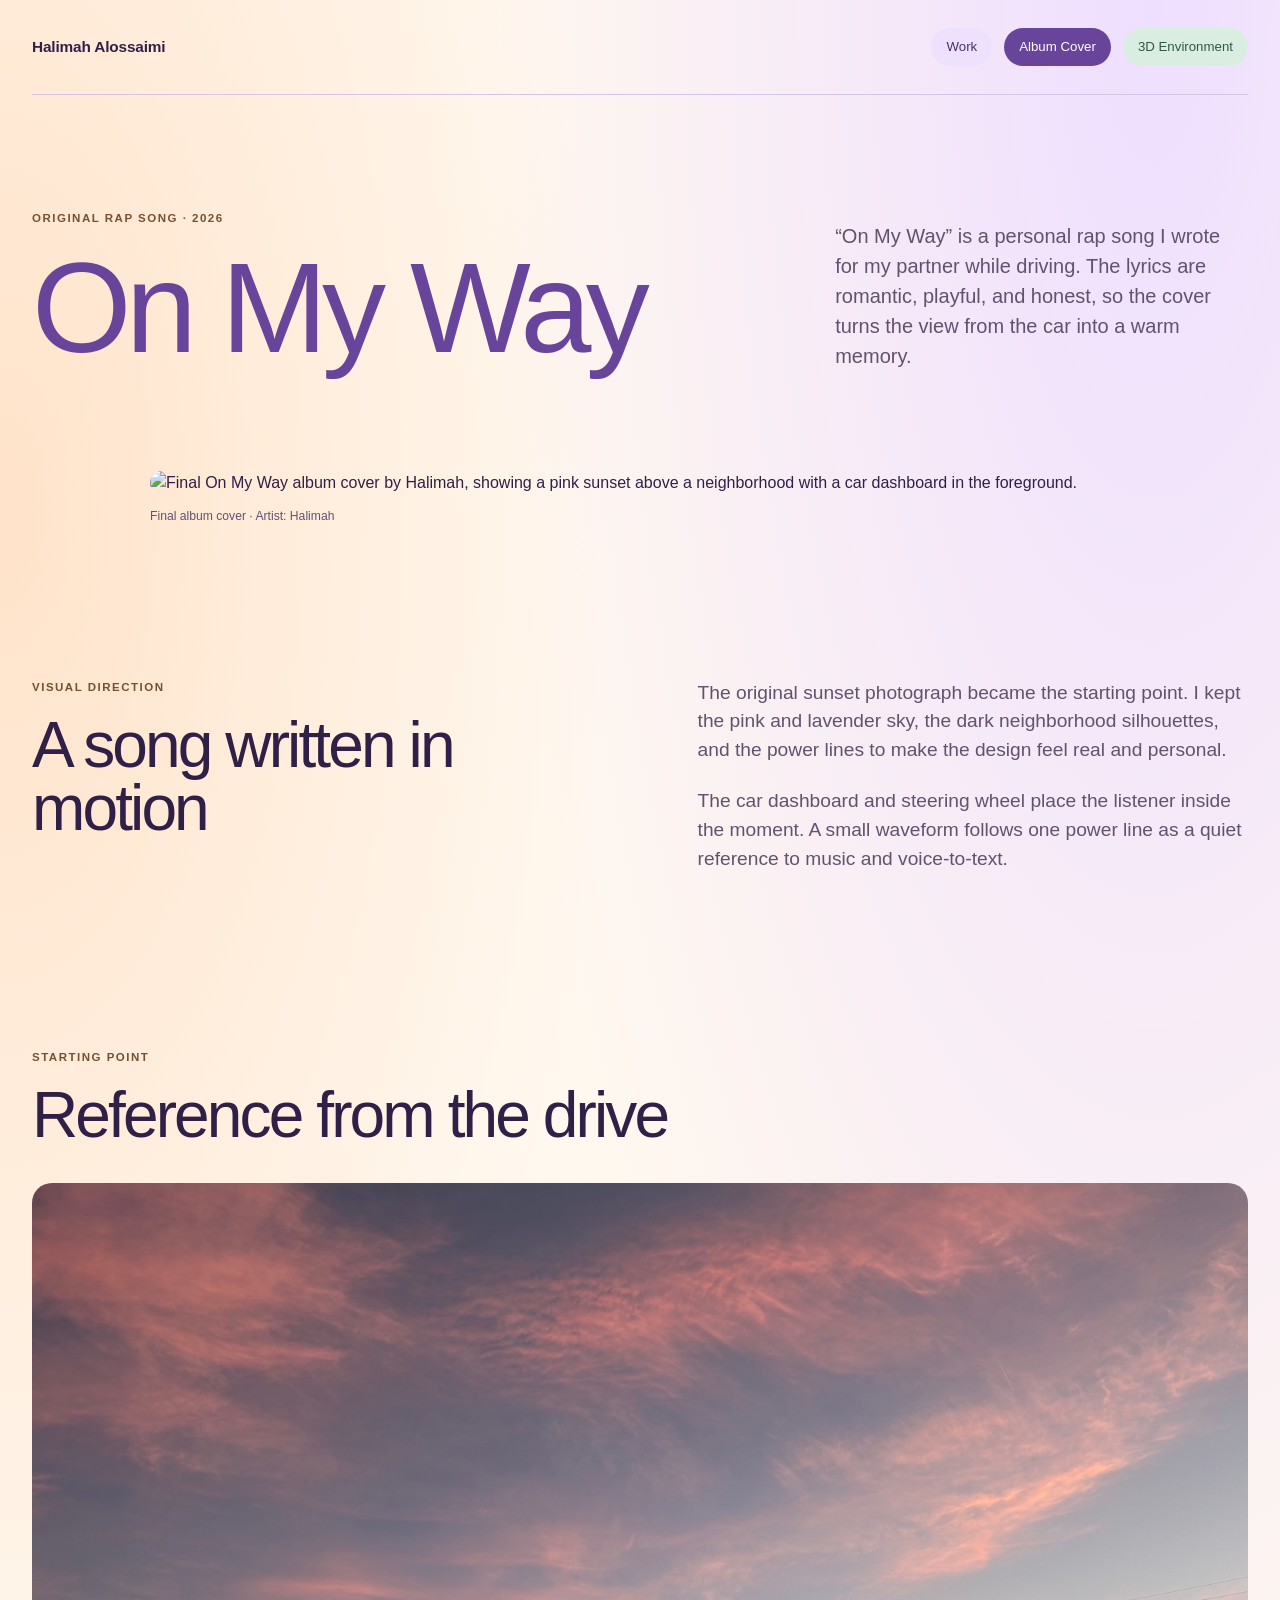
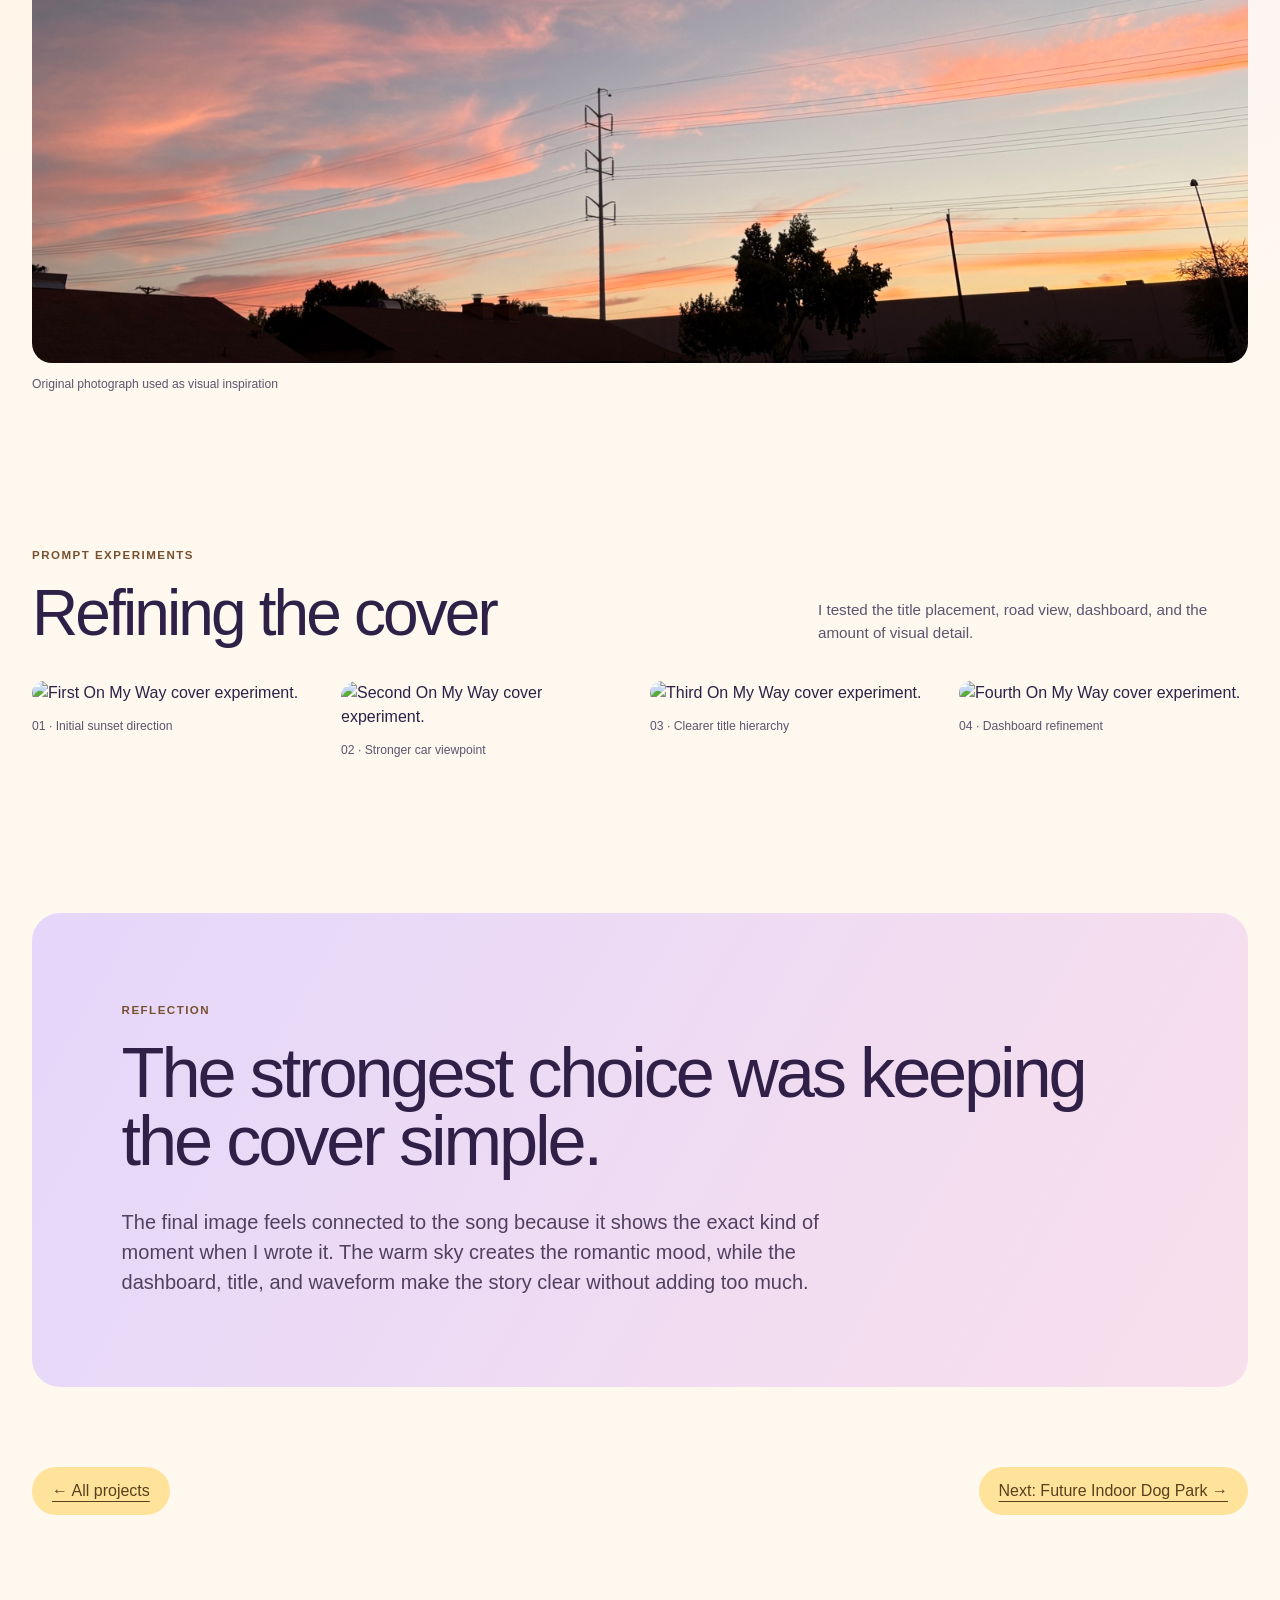
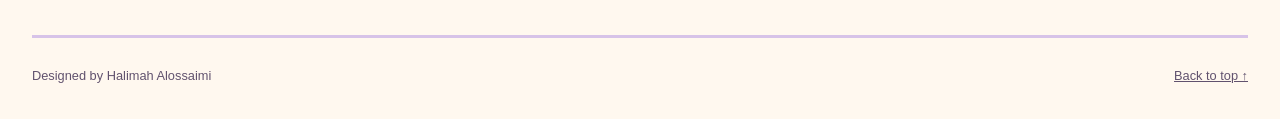
==== commit 6296c9fb: "Apply immersive visual system to album project" ====
--- a/album-cover.html
+++ b/album-cover.html
@@ -11,7 +11,7 @@
   <header class="site-header">
     <a class="wordmark" href="index.html">Halimah Alossaimi</a>
     <nav aria-label="Primary navigation">
-      <a href="index.html">Home</a>
+      <a href="index.html#work">Work</a>
       <a aria-current="page" href="album-cover.html">Album Cover</a>
       <a href="dog-park.html">3D Environment</a>
     </nav>
@@ -27,7 +27,7 @@
         <p>“On My Way” is a personal rap song I wrote for my partner while driving. The lyrics are romantic, playful, and honest, so the cover turns the view from the car into a warm memory.</p>
       </div>
       <figure class="album-feature">
-        <img src="assets/on-my-way-final.webp" alt="Final On My Way album cover by Halimah, showing a pink sunset above a neighborhood with a car dashboard in the foreground.">
+        <img src="assets/on-my-way-final.png" alt="Final On My Way album cover by Halimah, showing a pink sunset above a neighborhood with a car dashboard in the foreground.">
         <figcaption>Final album cover · Artist: Halimah</figcaption>
       </figure>
     </section>
@@ -39,7 +39,7 @@
       </div>
       <div class="body-copy">
         <p>The original sunset photograph became the starting point. I kept the pink and lavender sky, the dark neighborhood silhouettes, and the power lines to make the design feel real and personal.</p>
-        <p>The car dashboard and steering wheel place the listener inside the moment. A small waveform follows one power line as a quiet reference to music.</p>
+        <p>The car dashboard and steering wheel place the listener inside the moment. A small waveform follows one power line as a quiet reference to music and voice-to-text.</p>
       </div>
     </section>
 
@@ -65,10 +65,10 @@
         <p class="section-note">I tested the title placement, road view, dashboard, and the amount of visual detail.</p>
       </div>
       <div class="iteration-grid">
-        <figure><img src="assets/on-my-way-v1.webp" alt="First On My Way cover experiment."><figcaption>01 · Initial sunset direction</figcaption></figure>
-        <figure><img src="assets/on-my-way-v2.webp" alt="Second On My Way cover experiment."><figcaption>02 · Stronger car viewpoint</figcaption></figure>
-        <figure><img src="assets/on-my-way-v3.webp" alt="Third On My Way cover experiment."><figcaption>03 · Using my sunset photo as inspiration</figcaption></figure>
-        <figure><img src="assets/on-my-way-v4.webp" alt="Fourth On My Way cover experiment."><figcaption>04 · Dashboard refinement</figcaption></figure>
+        <figure><img src="assets/on-my-way-v1.png" alt="First On My Way cover experiment."><figcaption>01 · Initial sunset direction</figcaption></figure>
+        <figure><img src="assets/on-my-way-v2.png" alt="Second On My Way cover experiment."><figcaption>02 · Stronger car viewpoint</figcaption></figure>
+        <figure><img src="assets/on-my-way-v3.png" alt="Third On My Way cover experiment."><figcaption>03 · Clearer title hierarchy</figcaption></figure>
+        <figure><img src="assets/on-my-way-v4.png" alt="Fourth On My Way cover experiment."><figcaption>04 · Dashboard refinement</figcaption></figure>
       </div>
     </section>
 
@@ -85,5 +85,6 @@
   </main>
 
   <footer class="site-footer shell"><p>Designed by Halimah Alossaimi</p><a href="#top">Back to top ↑</a></footer>
+  <script src="site-motion.js"></script>
 </body>
 </html>
--- a/styles.css
+++ b/styles.css
@@ -1,13 +1,13 @@
 :root {
-  --ink: #1c211f;
-  --muted: #66706c;
-  --paper: #faf9f6;
-  --panel: #f0f2ee;
-  --line: #d9ddd7;
-  --blue: #8aa4bc;
-  --orange: #dc7a4b;
-  --yellow: #efbd55;
-  --green: #7f9d84;
+  --ink: #302047;
+  --muted: #61526e;
+  --paper: #fff8ef;
+  --panel: #eee4ff;
+  --line: #d7c3e8;
+  --blue: #7552ba;
+  --orange: #e78360;
+  --yellow: #f7cb55;
+  --green: #83ba9e;
   --max: 1320px;
 }
 
@@ -111,9 +111,9 @@
 .environment-grid { display: grid; grid-template-columns: 1.45fr .8fr; gap: 24px; align-items: start; }
 .environment-grid img { aspect-ratio: 16/10; object-fit: cover; }
 .environment-grid figure:last-child img { aspect-ratio: 4/5; }
-.reflection-block { margin-top: clamp(100px, 12vw, 170px); padding: clamp(48px, 7vw, 90px); border-radius: 28px; background: #e9eee9; }
+.reflection-block { margin-top: clamp(100px, 12vw, 170px); padding: clamp(48px, 7vw, 90px); border-radius: 28px; background: #e3d7fa; }
 .reflection-block h2 { max-width: 980px; font-size: clamp(2.2rem, 5.5vw, 5rem); font-weight: 500; }
-.reflection-block > p:not(.eyebrow) { max-width: 720px; margin: 32px 0 0; color: #4f5a54; font-size: clamp(1rem, 1.7vw, 1.25rem); }
+.reflection-block > p:not(.eyebrow) { max-width: 720px; margin: 32px 0 0; color: #514060; font-size: clamp(1rem, 1.7vw, 1.25rem); }
 .reflection-block .disclaimer { font-size: .82rem !important; }
 .project-next { display: flex; justify-content: space-between; gap: 24px; padding-top: 80px; }
 .project-next a { text-decoration-thickness: 1px; text-underline-offset: 5px; }
@@ -139,7 +139,323 @@
   .site-footer { margin-top: 90px; }
 }
 
+/* Playful portfolio palette */
+body { background: radial-gradient(ellipse at 90% 0%, #eedfff 0%, transparent 42rem), radial-gradient(ellipse at 0% 32rem, #ffe3ca 0%, transparent 38rem), var(--paper); }
+.hero h1, .project-intro h1 { color: #68459b; }
+.eyebrow { color: #76502f; }
+.site-header nav { gap: 12px; flex-wrap: wrap; justify-content: flex-end; }
+.site-header nav a { display: inline-block; padding: 9px 15px; border-radius: 999px; background: #eee1ff; color: #493164; }
+.site-header nav a:nth-child(2) { background: #ffd8c8; color: #713c32; }
+.site-header nav a:nth-child(3) { background: #d9eee1; color: #2d5941; }
+.site-header nav a:nth-child(4) { background: #ffe39b; color: #5d461d; }
+.site-header nav a:hover, .site-header nav a[aria-current="page"] { background: #68459b; color: #fff; }
+a:focus-visible { outline: 3px solid #68459b; outline-offset: 4px; }
+.flower-field { background: linear-gradient(150deg, #e7d9ff 0%, #ffe5d8 50%, #e2efcc 100%); border-color: #cbb4e4; }
+.instruction { padding: 10px 16px; border-radius: 999px; background: #ffe39b; color: #65491d; }
+.project-card { background: #ffe3d4; border-radius: 24px; padding: 16px; }
+.project-card:nth-child(2) { background: #dceee0; }
+.project-card:nth-child(3) { background: #e6dcfa; }
+.project-meta { padding: 18px 4px 8px; }
+.project-card:first-child h3 { color: #8a3e38; }
+.project-card:nth-child(2) h3 { color: #2f6049; }
+.project-card:nth-child(3) h3 { color: #68459b; }
+.reflection-block { background: linear-gradient(120deg, #e5d7fb, #f8dfeb); }
+.project-next a { padding: 12px 20px; border-radius: 999px; background: #ffe39b; color: #59401d; }
+.site-footer { border-top: 3px solid #d7c3e8; }
+::selection { background: #f7cb55; color: #302047; }
+.proposal-preview { position: relative; display: flex; flex-direction: column; justify-content: center; align-items: center; padding: 30px; background: #2f2144; color: #fff8ef; }
+.preview-kicker { position: absolute; top: 24px; left: 24px; font: 700 .68rem/1 monospace; color: #f7cb55; letter-spacing: .08em; }
+.preview-object, .preview-shadow { font-size: clamp(3.2rem, 7vw, 6.5rem); font-weight: 800; letter-spacing: -.07em; line-height: .75; }
+.preview-shadow { color: #e78360; opacity: .75; transform: translate(10px, -6px); }
+.preview-question { position: absolute; bottom: 24px; font-size: .82rem; }
+
+/* MISREAD proposal */
+.proposal-page { --proposal-dark:#2f2144; --proposal-cream:#fff8ef; --proposal-coral:#e78360; --proposal-yellow:#f7cb55; --proposal-green:#83ba9e; }
+.proposal-hero { padding: clamp(70px, 10vw, 135px) 0 90px; }
+.proposal-title-block { max-width: 980px; margin-bottom: 54px; }
+.proposal-title-block h1 { font-size: clamp(5rem, 15vw, 12rem); font-weight: 800; color: var(--proposal-dark); letter-spacing: -.085em; }
+.proposal-title-block h1 span { color: var(--proposal-coral); }
+.proposal-tagline { max-width: 680px; margin: 30px 0 0; font-size: clamp(1.25rem, 2.6vw, 2rem); color: var(--muted); }
+.misread-visual { position: relative; min-height: 610px; display: grid; grid-template-columns: 1.15fr .85fr; overflow: hidden; border-radius: 30px; background: var(--proposal-dark); color: var(--proposal-cream); box-shadow: 0 28px 80px rgba(48,32,71,.18); }
+.system-bar { position: absolute; z-index: 4; inset: 0 0 auto; display: flex; justify-content: space-between; padding: 20px 24px; border-bottom: 1px solid rgba(255,255,255,.18); font: 700 .72rem/1 monospace; letter-spacing: .1em; }
+.pulse-dot { color: var(--proposal-yellow); }
+.scan-object { position: relative; display: grid; place-items: center; background: #f1e7ff; overflow: hidden; }
+.object-cup { position: relative; width: 210px; height: 190px; border: 12px solid var(--proposal-dark); border-radius: 10px 10px 75px 75px; background: #fff8ef; transform: rotate(-3deg); }
+.object-cup i { position: absolute; right: -78px; top: 32px; width: 76px; height: 82px; border: 12px solid var(--proposal-dark); border-left: 0; border-radius: 0 50% 50% 0; }
+.scan-line { position: absolute; left: 0; right: 0; height: 4px; background: var(--proposal-coral); box-shadow: 0 0 24px var(--proposal-coral); animation: scan 3s ease-in-out infinite; }
+@keyframes scan { 0%,100% { top: 22%; } 50% { top: 78%; } }
+.system-result { display: flex; flex-direction: column; justify-content: center; padding: 70px; }
+.system-result small, .system-result span { font: 700 .7rem/1.4 monospace; color: var(--proposal-yellow); letter-spacing: .1em; }
+.system-result strong { margin: 24px 0; font-size: clamp(3rem, 6vw, 6rem); line-height: .88; letter-spacing: -.06em; color: var(--proposal-coral); text-shadow: 7px 7px 0 rgba(247,203,85,.18); }
+.visual-actions { position: absolute; right: 28px; bottom: 26px; display: flex; gap: 10px; }
+.visual-actions span { padding: 10px 14px; border: 1px solid rgba(255,255,255,.35); border-radius: 999px; font: 700 .64rem/1 monospace; }
+.hero-experience { max-width: 840px; margin: 42px 0 0 auto; color: var(--muted); font-size: clamp(1.05rem, 1.8vw, 1.35rem); }
+.proposal-index { position: sticky; top: 0; z-index: 10; display: flex; gap: 9px; overflow-x: auto; padding-top: 16px; padding-bottom: 16px; background: rgba(255,248,239,.92); backdrop-filter: blur(12px); border-block: 1px solid var(--line); }
+.proposal-index a { flex: 0 0 auto; padding: 9px 13px; border-radius: 999px; text-decoration: none; background: #eee1ff; font-size: .74rem; }
+.proposal-section { padding-top: clamp(100px, 13vw, 180px); scroll-margin-top: 80px; }
+.proposal-section-head { display: grid; grid-template-columns: 90px 1fr; gap: 24px; margin-bottom: 60px; }
+.section-number { margin: 0; font: 700 1rem/1 monospace; color: var(--proposal-coral); }
+.proposal-section h2 { max-width: 930px; font-size: clamp(3rem, 7vw, 6.6rem); font-weight: 500; }
+.proposal-section h3 { font-size: clamp(1.5rem, 3vw, 2.4rem); font-weight: 500; line-height: 1.05; }
+.proposal-section h4 { margin: 14px 0 8px; font-size: 1.2rem; }
+.case-study-lead { display: grid; grid-template-columns: .72fr 1.28fr; gap: clamp(40px, 8vw, 120px); align-items: center; }
+.case-study-mark { aspect-ratio: 1; display: grid; place-content: center; text-align: center; position: relative; border-radius: 50%; background: var(--proposal-yellow); color: var(--proposal-dark); }
+.case-study-mark span { font-size: clamp(5rem, 12vw, 10rem); font-weight: 800; line-height: .8; }
+.case-study-mark small { margin-top: 20px; font: 700 .78rem/1 monospace; letter-spacing: .18em; }
+.case-study-mark .scribble { position: absolute; right: 6%; bottom: 4%; font-size: 7rem; color: var(--proposal-coral); transform: rotate(-14deg); }
+.source-links { display: flex; flex-wrap: wrap; gap: 10px; margin-top: 28px; }
+.source-links a { padding: 10px 15px; border-radius: 999px; background: #eee1ff; text-underline-offset: 3px; font-size: .8rem; }
+.proposal-subsection { padding-top: 90px; }
+.moment-grid, .evidence-grid, .concept-grid { display: grid; grid-template-columns: repeat(3,1fr); gap: 18px; margin-top: 30px; }
+.moment-grid article, .evidence-card, .concept-grid article { min-height: 260px; padding: 30px; border-radius: 22px; background: #eee1ff; }
+.moment-grid article:nth-child(2), .evidence-card:nth-child(2), .concept-grid article:nth-child(2) { background: #ffe0d2; }
+.moment-grid article:nth-child(3), .evidence-card:nth-child(3), .concept-grid article:nth-child(3) { background: #dceee0; }
+.moment-grid article > span { font: 700 .8rem/1 monospace; color: var(--proposal-coral); }
+.moment-grid p, .evidence-card p, .concept-grid p { color: var(--muted); }
+.event-list { list-style: none; margin: 30px 0 0; padding: 0; border-top: 1px solid var(--line); }
+.event-list li { display: grid; grid-template-columns: 70px 1fr; padding: 20px 0; border-bottom: 1px solid var(--line); font-size: clamp(1rem, 2vw, 1.3rem); }
+.event-list span { font: 700 .8rem/1.8 monospace; color: var(--proposal-coral); }
+.exchange { margin-top: 56px; padding: clamp(30px, 5vw, 65px); border-radius: 28px; background: var(--proposal-dark); color: var(--proposal-cream); }
+.exchange-line { display: grid; grid-template-columns: 62px 1fr; gap: 24px; padding: 20px 0; border-bottom: 1px solid rgba(255,255,255,.14); }
+.exchange-line:last-child { border: 0; }
+.exchange-line span { font: 700 .75rem/1.6 monospace; color: var(--proposal-yellow); }
+.exchange-line p { max-width: 820px; margin: 0; font-size: clamp(1rem, 1.7vw, 1.25rem); }
+.me-line p { color: #ffd7c7; }
+.decision-callout { margin-top: 24px; padding: clamp(30px, 5vw, 65px); border-radius: 28px; background: var(--proposal-yellow); }
+.decision-callout > p:last-child { max-width: 900px; margin: 0; font-size: clamp(1.3rem, 3vw, 2.3rem); line-height: 1.2; }
+.concept-grid { grid-template-columns: 1fr 1fr; }
+.concept-grid article:nth-child(4) { background: #fff0b9; }
+.flowchart { display: grid; grid-template-columns: 1fr auto 1fr auto 1fr auto 1fr auto 1fr; gap: 10px; align-items: center; padding: 34px; overflow-x: auto; border-radius: 24px; background: var(--proposal-dark); color: var(--proposal-cream); }
+.flowchart > div { min-width: 150px; }
+.flowchart small { font: 700 .62rem/1 monospace; color: var(--proposal-yellow); }
+.flowchart strong { display: block; margin-top: 12px; font-size: 1.35rem; }
+.flowchart p { margin: 7px 0 0; color: #cfc4da; font-size: .78rem; }
+.flowchart i { color: var(--proposal-coral); font-style: normal; font-size: 1.5rem; }
+.storyboard { display: grid; grid-template-columns: repeat(5,1fr); gap: 14px; margin-top: 54px; }
+.story-frame { aspect-ratio: 4/5; display: flex; flex-direction: column; justify-content: space-between; padding: 18px; border-radius: 18px; background: #eee1ff; overflow: hidden; }
+.story-frame span { font: 700 .58rem/1 monospace; }
+.story-frame b { font-size: clamp(1.2rem, 2.5vw, 2rem); line-height: .95; }
+.story-frame em { align-self: flex-end; font-style: normal; font-size: 2.3rem; color: var(--proposal-coral); }
+.frame-three, .frame-four { background: var(--proposal-dark); color: var(--proposal-cream); }
+.frame-four b { color: var(--proposal-coral); text-shadow: 5px 5px 0 rgba(247,203,85,.2); }
+.frame-five { background: var(--proposal-green); }
+.controls-row { display: grid; grid-template-columns: repeat(4,1fr); gap: 12px; margin-top: 44px; }
+.controls-row span { padding: 18px; border-top: 3px solid var(--proposal-coral); color: var(--muted); font-size: .82rem; }
+.controls-row b { display: block; margin-bottom: 7px; color: var(--ink); }
+.style-grid { display: grid; grid-template-columns: 1fr 1fr; gap: 18px; }
+.style-grid > article { min-height: 330px; padding: 30px; border-radius: 22px; background: #eee1ff; }
+.style-grid > article:nth-child(2) { background: #ffe0d2; }
+.style-grid > article:nth-child(3) { background: #dceee0; }
+.style-grid > article:nth-child(4) { background: #fff0b9; }
+.style-grid p { color: var(--muted); }
+.swatches { display: grid; grid-template-columns: repeat(5,1fr); gap: 6px; margin: 28px 0; }
+.swatches span { min-height: 125px; display: flex; align-items: flex-end; padding: 8px; background: var(--swatch); border: 1px solid rgba(48,32,71,.15); border-radius: 12px; font: 700 .58rem/1 monospace; }
+.type-sample { margin-top: 28px; }
+.type-sample span { font: 700 .68rem/1 monospace; color: var(--proposal-coral); }
+.type-sample strong { display: block; max-width: 480px; margin: 22px 0; font-size: clamp(2.2rem, 4vw, 4rem); line-height: .9; }
+.motion-sample { position: relative; min-height: 150px; margin: 22px 0; display: grid; place-content: center; }
+.motion-sample span { grid-area: 1/1; font-size: 4rem; font-weight: 800; }
+.motion-sample span:nth-child(2) { color: var(--proposal-coral); transform: translate(15px,9px); opacity: .7; }
+.motion-sample i { position: absolute; left: 8%; right: 8%; top: 50%; height: 3px; background: var(--proposal-yellow); }
+.sound-list { list-style: none; padding: 0; }
+.sound-list li { padding: 12px 0; border-bottom: 1px solid rgba(48,32,71,.15); }
+.reference-strip { margin-top: 24px; padding: 28px; border: 1px solid var(--line); border-radius: 20px; }
+.reference-strip p { margin: 8px 0; color: var(--muted); }
+.week-grid { display: grid; grid-template-columns: 1fr 1fr; gap: 20px; }
+.week-grid article { padding: clamp(30px, 5vw, 58px); border-radius: 28px; background: #eee1ff; }
+.week-grid article:nth-child(2) { background: #dceee0; }
+.week-grid article > span { font: 700 .72rem/1 monospace; color: var(--proposal-coral); }
+.week-grid ul { padding-left: 20px; color: var(--muted); }
+.week-grid li { margin: 10px 0; }
+.week-grid p { margin-top: 28px; }
+
+@media (max-width: 900px) {
+  .misread-visual { grid-template-columns: 1fr; }
+  .scan-object { min-height: 360px; }
+  .system-result { min-height: 300px; padding: 44px; }
+  .case-study-lead, .style-grid, .week-grid { grid-template-columns: 1fr; }
+  .case-study-mark { width: min(100%, 440px); justify-self: center; }
+  .moment-grid, .evidence-grid { grid-template-columns: 1fr; }
+  .storyboard { grid-template-columns: repeat(2,1fr); }
+  .controls-row { grid-template-columns: 1fr 1fr; }
+}
+@media (max-width: 780px) {
+  .site-header nav { gap: 6px; max-width: 65%; }
+  .site-header nav a { padding: 6px 11px; }
+  .project-card { padding: 12px; }
+  .proposal-section-head { grid-template-columns: 44px 1fr; }
+  .proposal-title-block h1 { font-size: clamp(4rem, 24vw, 7rem); }
+  .concept-grid { grid-template-columns: 1fr; }
+}
+@media (max-width: 520px) {
+  .storyboard, .controls-row { grid-template-columns: 1fr; }
+  .misread-visual { min-height: 640px; }
+  .system-result { padding: 34px 24px 70px; }
+  .visual-actions { left: 20px; right: auto; }
+  .proposal-section-head { display: block; }
+  .section-number { margin-bottom: 16px; }
+  .swatches { grid-template-columns: repeat(2,1fr); }
+  .swatches span { min-height: 90px; }
+}
+
 @media (max-width: 480px) {
   .iteration-grid { grid-template-columns: 1fr; gap: 34px; }
   .album-feature img, .hero-wide img, .wide-media img { border-radius: 14px; }
 }
+
+/* Same Street proposal */
+.same-street-page {
+  --street-ink: #302443;
+  --street-human: #7ec8c8;
+  --street-sunset: #ffd5ae;
+  --street-zombie: #9bd35b;
+  --street-attack: #ff704d;
+  --street-night: #3b315c;
+}
+.same-street-page .proposal-title-block h1 { line-height: .78; }
+.same-street-page .proposal-title-block h1 span { color: var(--street-attack); }
+.street-visual {
+  position: relative;
+  min-height: 650px;
+  overflow: hidden;
+  border: 10px solid var(--street-ink);
+  border-radius: 32px;
+  background: linear-gradient(#93d9db 0 58%, #d1e89b 58% 72%, #e9b985 72%);
+  box-shadow: 0 28px 80px rgba(48,32,71,.18);
+  transition: background .45s ease, filter .45s ease;
+}
+.street-sky { position: absolute; inset: 0 0 42%; background: linear-gradient(#8ed8e2, #ffd4aa); }
+.street-sky::after { content:""; position:absolute; right:9%; top:12%; width:90px; aspect-ratio:1; border-radius:50%; background:#ffe76d; box-shadow:0 0 0 20px rgba(255,231,109,.18); }
+.cloud { position:absolute; width:120px; height:34px; border-radius:40px; background:rgba(255,255,255,.72); }
+.cloud::before,.cloud::after { content:""; position:absolute; border-radius:50%; background:inherit; }
+.cloud::before { width:52px; height:52px; left:18px; bottom:0; }
+.cloud::after { width:72px; height:72px; right:12px; bottom:0; }
+.cloud-a { left:12%; top:15%; }
+.cloud-b { left:55%; top:25%; transform:scale(.7); }
+.street-houses { position:absolute; left:0; right:0; bottom:28%; height:270px; display:flex; align-items:flex-end; justify-content:space-around; }
+.house { position:relative; width:190px; height:145px; border:8px solid var(--street-ink); border-radius:16px 16px 3px 3px; background:#fff3cf; box-shadow:10px 10px 0 rgba(48,36,67,.15); }
+.house::before { content:""; position:absolute; z-index:-1; width:138px; height:138px; left:17px; top:-72px; transform:rotate(45deg); border:8px solid var(--street-ink); border-radius:18px; background:#f48d69; }
+.house::after { content:""; position:absolute; left:22px; top:52px; width:42px; height:44px; border:6px solid var(--street-ink); background:#8ed8e2; box-shadow:92px 0 0 -6px #8ed8e2, 92px 0 0 0 var(--street-ink); }
+.house i { position:absolute; left:76px; bottom:0; width:44px; height:72px; border:6px solid var(--street-ink); border-bottom:0; background:#b57353; }
+.house-b { transform:scale(.82); background:#e8ddff; }
+.house-b::before { background:#f5c95d; }
+.house-c { transform:scale(.7); background:#d9f0bd; }
+.tree { position:relative; width:38px; height:120px; border:7px solid var(--street-ink); border-bottom:0; background:#9a6849; }
+.tree::before { content:""; position:absolute; left:50%; top:-88px; width:130px; height:130px; border:8px solid var(--street-ink); border-radius:48% 52% 45% 55%; background:#71bf70; transform:translateX(-50%) rotate(-7deg); }
+.street-ground { position:absolute; inset:auto 0 0; height:29%; border-top:9px solid var(--street-ink); background:#e8b179; }
+.street-ground::before,.street-ground::after { content:""; position:absolute; left:0; right:0; height:7px; background:rgba(48,36,67,.25); }
+.street-ground::before { top:35%; }.street-ground::after { top:66%; }
+.street-ground span { position:absolute; width:34px; height:13px; border-radius:50%; background:#fff0ca; top:24%; }
+.street-ground span:nth-child(1){left:18%}.street-ground span:nth-child(2){left:48%;top:57%}.street-ground span:nth-child(3){left:78%;top:30%}
+.runner { position:absolute; z-index:3; bottom:19%; width:78px; height:150px; filter:drop-shadow(8px 10px 0 rgba(48,36,67,.18)); }
+.runner i { position:absolute; display:block; border:7px solid var(--street-ink); }
+.runner .head { left:14px; top:0; width:58px; height:58px; border-radius:50%; background:#f0af88; }
+.runner .head::before { content:""; position:absolute; left:7px; top:-15px; width:40px; height:25px; border-radius:50% 60% 20% 15%; background:var(--street-ink); }
+.runner .body { left:20px; top:52px; width:48px; height:62px; border-radius:18px; background:#ffe06f; transform:rotate(-9deg); }
+.runner .arm { left:0; top:65px; width:57px; height:19px; border-radius:20px; background:#f0af88; transform:rotate(-30deg); }
+.runner .leg { left:23px; top:106px; width:64px; height:22px; border-radius:20px; background:#7157ad; transform:rotate(33deg); }
+.human-runner { left:62%; animation:street-run .55s ease-in-out infinite alternate; }
+.zombie-runner { transform:scale(.88); }
+.zombie-runner .head { background:#9bd35b; }
+.zombie-runner .head::after { content:""; position:absolute; right:6px; top:22px; width:7px; height:7px; border-radius:50%; background:var(--street-ink); box-shadow:-20px 0 var(--street-ink); }
+.zombie-runner .body { background:#8c6bb9; }
+.zombie-runner .arm { background:#9bd35b; transform:rotate(-8deg); }
+.zombie-one { left:18%; bottom:18%; animation:street-run .5s ease-in-out infinite alternate-reverse; }
+.zombie-two { left:32%; bottom:18%; transform:scale(.78); animation:street-run .62s ease-in-out infinite alternate; }
+@keyframes street-run { to { translate:0 -8px; } }
+.chase-ui { position:absolute; z-index:6; left:24px; right:24px; top:24px; display:grid; grid-template-columns:1fr auto; gap:8px; align-items:end; padding:17px 20px; border:4px solid var(--street-ink); border-radius:18px; background:rgba(255,248,239,.9); color:var(--street-ink); }
+.chase-ui span { font:700 .66rem/1.2 monospace; letter-spacing:.08em; }
+.chase-ui strong { grid-row:1/3; grid-column:2; font-size:clamp(2rem,5vw,4.5rem); line-height:.8; letter-spacing:-.06em; color:var(--street-attack); }
+.perspective-toggle { position:absolute; z-index:8; right:24px; bottom:24px; padding:13px 18px; border:4px solid var(--street-ink); border-radius:999px; background:#fff8ef; color:var(--street-ink); font:700 .76rem/1 monospace; cursor:pointer; }
+.perspective-toggle:hover,.perspective-toggle:focus-visible { background:var(--street-ink); color:#fff; }
+.street-visual[data-mode="zombie"] { background:linear-gradient(#6d5790 0 58%, #9bd35b 58% 72%, #5f3b67 72%); filter:saturate(1.15); }
+.street-visual[data-mode="zombie"] .street-sky { background:linear-gradient(#6d5790,#ff805d); }
+.street-visual[data-mode="zombie"] .human-runner { left:20%; }
+.street-visual[data-mode="zombie"] .zombie-one { left:63%; transform:scale(1); }
+.street-visual[data-mode="zombie"] .zombie-two { opacity:0; }
+.street-visual[data-mode="zombie"] .chase-ui { background:rgba(45,25,65,.9); color:#fff8ef; }
+.street-visual[data-mode="zombie"] .chase-ui strong { color:var(--street-zombie); }
+.street-case-mark { background:var(--street-human); }
+.street-case-mark .run-mark { position:absolute; right:3%; bottom:5%; font-size:6rem; color:var(--street-attack); transform:rotate(-8deg); }
+.play-moment-grid { display:grid; grid-template-columns:repeat(3,1fr); gap:18px; margin-top:30px; }
+.play-moment-grid figure { overflow:hidden; border:1px solid var(--line); border-radius:20px; background:#fff; }
+.play-moment-grid img { aspect-ratio:16/9; object-fit:cover; filter:grayscale(1) sepia(.12) hue-rotate(200deg); }
+.play-moment-grid figcaption { min-height:135px; padding:20px; font-size:.84rem; }
+.play-moment-grid figcaption b { display:block; margin-bottom:7px; color:var(--ink); font-size:1rem; }
+.image-credit { margin-top:12px; color:var(--muted); font-size:.72rem; }
+.event-table { margin-top:30px; border:1px solid var(--line); border-radius:20px; overflow:hidden; }
+.event-table > div { display:grid; grid-template-columns:.8fr 1fr 1fr; }
+.event-table span { padding:18px; border-right:1px solid var(--line); border-bottom:1px solid var(--line); color:var(--muted); }
+.event-table span:last-child { border-right:0; }
+.event-table > div:last-child span { border-bottom:0; }
+.event-table .event-head { background:var(--street-ink); }
+.event-table .event-head span { color:#fff8ef; font:700 .7rem/1.2 monospace; text-transform:uppercase; letter-spacing:.06em; }
+.street-takeaway { background:var(--street-sunset); }
+.narrative-block { display:grid; grid-template-columns:1fr 1fr; gap:40px; margin-top:24px; padding:clamp(30px,5vw,60px); border-radius:26px; background:var(--street-ink); color:#fff8ef; }
+.narrative-block p { margin:0; font-size:clamp(1rem,1.8vw,1.3rem); }
+.street-storyboard .street-board { position:relative; aspect-ratio:4/5; display:flex; flex-direction:column; justify-content:space-between; overflow:hidden; padding:18px; border-radius:18px; background:#ffd5ae; color:var(--street-ink); }
+.street-board span { font:700 .58rem/1 monospace; letter-spacing:.08em; }
+.street-board b { position:relative; z-index:2; font-size:clamp(1.15rem,2vw,1.8rem); line-height:.95; }
+.street-board em { align-self:flex-end; font-style:normal; font-size:3rem; }
+.mini-scene { position:relative; height:55%; border-top:4px solid var(--street-ink); }
+.mini-house { position:absolute; left:8%; bottom:0; width:54%; height:56%; background:#fff2cf; border:4px solid var(--street-ink); }
+.mini-house::before { content:""; position:absolute; left:12%; top:-32%; width:70%; height:60%; transform:rotate(45deg); background:#ff805d; border:4px solid var(--street-ink); z-index:-1; }
+.mini-human,.mini-zombie { position:absolute; bottom:0; width:20px; height:52px; border-radius:20px 20px 7px 7px; border:4px solid var(--street-ink); }
+.mini-human { right:23%; background:#ffe06f; }.mini-zombie { right:2%; background:#9bd35b; }
+.board-panic { background:#3b315c!important; color:#fff!important; }
+.board-attack { background:#9bd35b!important; }
+.board-reset { background:#7ec8c8!important; }
+.board-ending { background:linear-gradient(135deg,#3b315c 50%,#9bd35b 50%)!important; color:#fff!important; }
+.speed-lines { position:absolute; inset:45% 12% auto; height:4px; background:currentColor; box-shadow:0 18px currentColor,0 36px currentColor; transform:skewX(-25deg); opacity:.5; }
+.compact-subsection { padding-top:70px; }
+.rules-grid { display:grid; grid-template-columns:repeat(3,1fr); gap:12px; margin-top:28px; }
+.rules-grid article { padding:22px; border:1px solid var(--line); border-radius:18px; background:rgba(255,255,255,.55); }
+.rules-grid b { font-size:1.08rem; }.rules-grid p { margin:8px 0 0; color:var(--muted); font-size:.86rem; }
+.perspective-guide { display:grid; grid-template-columns:repeat(3,1fr); gap:16px; margin-bottom:20px; }
+.perspective-guide article { min-height:330px; padding:30px; border-radius:22px; }
+.perspective-guide span { font:700 .68rem/1 monospace; letter-spacing:.08em; }
+.perspective-guide ul { padding-left:20px; }.perspective-guide li { margin:12px 0; }
+.human-guide { background:#d8e9ef; }.zombie-guide { background:#dff3b3; }.glitch-guide { background:linear-gradient(135deg,#3b315c 50%,#ff805d 50%); color:#fff; }
+.street-swatches span { color:var(--street-ink); }
+.role-interface { margin:28px 0; padding:22px; border:4px solid var(--street-ink); border-radius:18px; }
+.role-interface span { display:block; font:700 .65rem/1 monospace; }.role-interface strong { display:block; margin:10px 0 20px; font-size:2.6rem; line-height:.8; }
+.role-interface i { display:block; height:1px; margin:0 0 20px; background:var(--line); }
+.motion-road { position:relative; height:155px; margin:22px 0; overflow:hidden; border-bottom:8px solid var(--street-ink); }
+.motion-road i { position:absolute; left:10%; right:10%; height:5px; background:var(--street-attack); transform:skewX(-30deg); }
+.motion-road i:nth-child(1){top:35%}.motion-road i:nth-child(2){top:55%;left:25%}.motion-road i:nth-child(3){top:75%;right:40%}
+.motion-road b { position:absolute; right:12%; bottom:8px; font-size:4.5rem; color:var(--street-zombie); }
+.street-preview { background:linear-gradient(#83cdd5 0 57%,#d5eb9f 57% 72%,#d99569 72%); }
+.street-preview-sun { position:absolute; top:17%; right:15%; width:65px; aspect-ratio:1; border-radius:50%; background:#ffe468; }
+.street-preview-house { position:absolute; left:50%; bottom:24%; width:40%; height:34%; border:7px solid #302443; background:#fff2cf; transform:translateX(-50%); }
+.street-preview-house::before { content:""; position:absolute; left:15%; top:-48%; width:70%; aspect-ratio:1; transform:rotate(45deg); border:7px solid #302443; background:#ff805d; z-index:-1; }
+.street-preview-runner,.street-preview-zombie { position:absolute; bottom:20%; font-size:4rem; color:#302443; text-shadow:0 18px 0 #ffe06f; }
+.street-preview-runner { right:22%; }.street-preview-zombie { left:20%; text-shadow:0 18px 0 #9bd35b; }
+
+@media (prefers-reduced-motion: reduce) {
+  .runner { animation:none; }
+  .street-visual { transition:none; }
+}
+@media (max-width: 900px) {
+  .play-moment-grid,.perspective-guide { grid-template-columns:1fr; }
+  .play-moment-grid figcaption { min-height:0; }
+  .rules-grid { grid-template-columns:1fr 1fr; }
+  .street-visual { min-height:580px; }
+  .house-c,.tree-b { display:none; }
+}
+@media (max-width: 650px) {
+  .street-visual { min-height:530px; border-width:6px; }
+  .street-houses { transform:scale(.72); transform-origin:bottom center; width:140%; left:-20%; }
+  .runner { transform:scale(.75); transform-origin:bottom; }
+  .zombie-two { display:none; }
+  .chase-ui { left:12px; right:12px; top:12px; padding:12px; }
+  .chase-ui strong { font-size:1.7rem; }
+  .perspective-toggle { right:12px; bottom:12px; }
+  .event-table > div { grid-template-columns:1fr; }
+  .event-table span { border-right:0; }
+  .event-table .event-head { display:none; }
+  .event-table > div span::before { display:block; margin-bottom:5px; color:var(--street-attack); font:700 .62rem/1 monospace; }
+  .event-table > div span:nth-child(1)::before { content:"PLAYER ACTION"; }
+  .event-table > div span:nth-child(2)::before { content:"GAME RESPONSE"; }
+  .event-table > div span:nth-child(3)::before { content:"WHAT I LEARNED"; }
+  .narrative-block,.rules-grid { grid-template-columns:1fr; }
+}
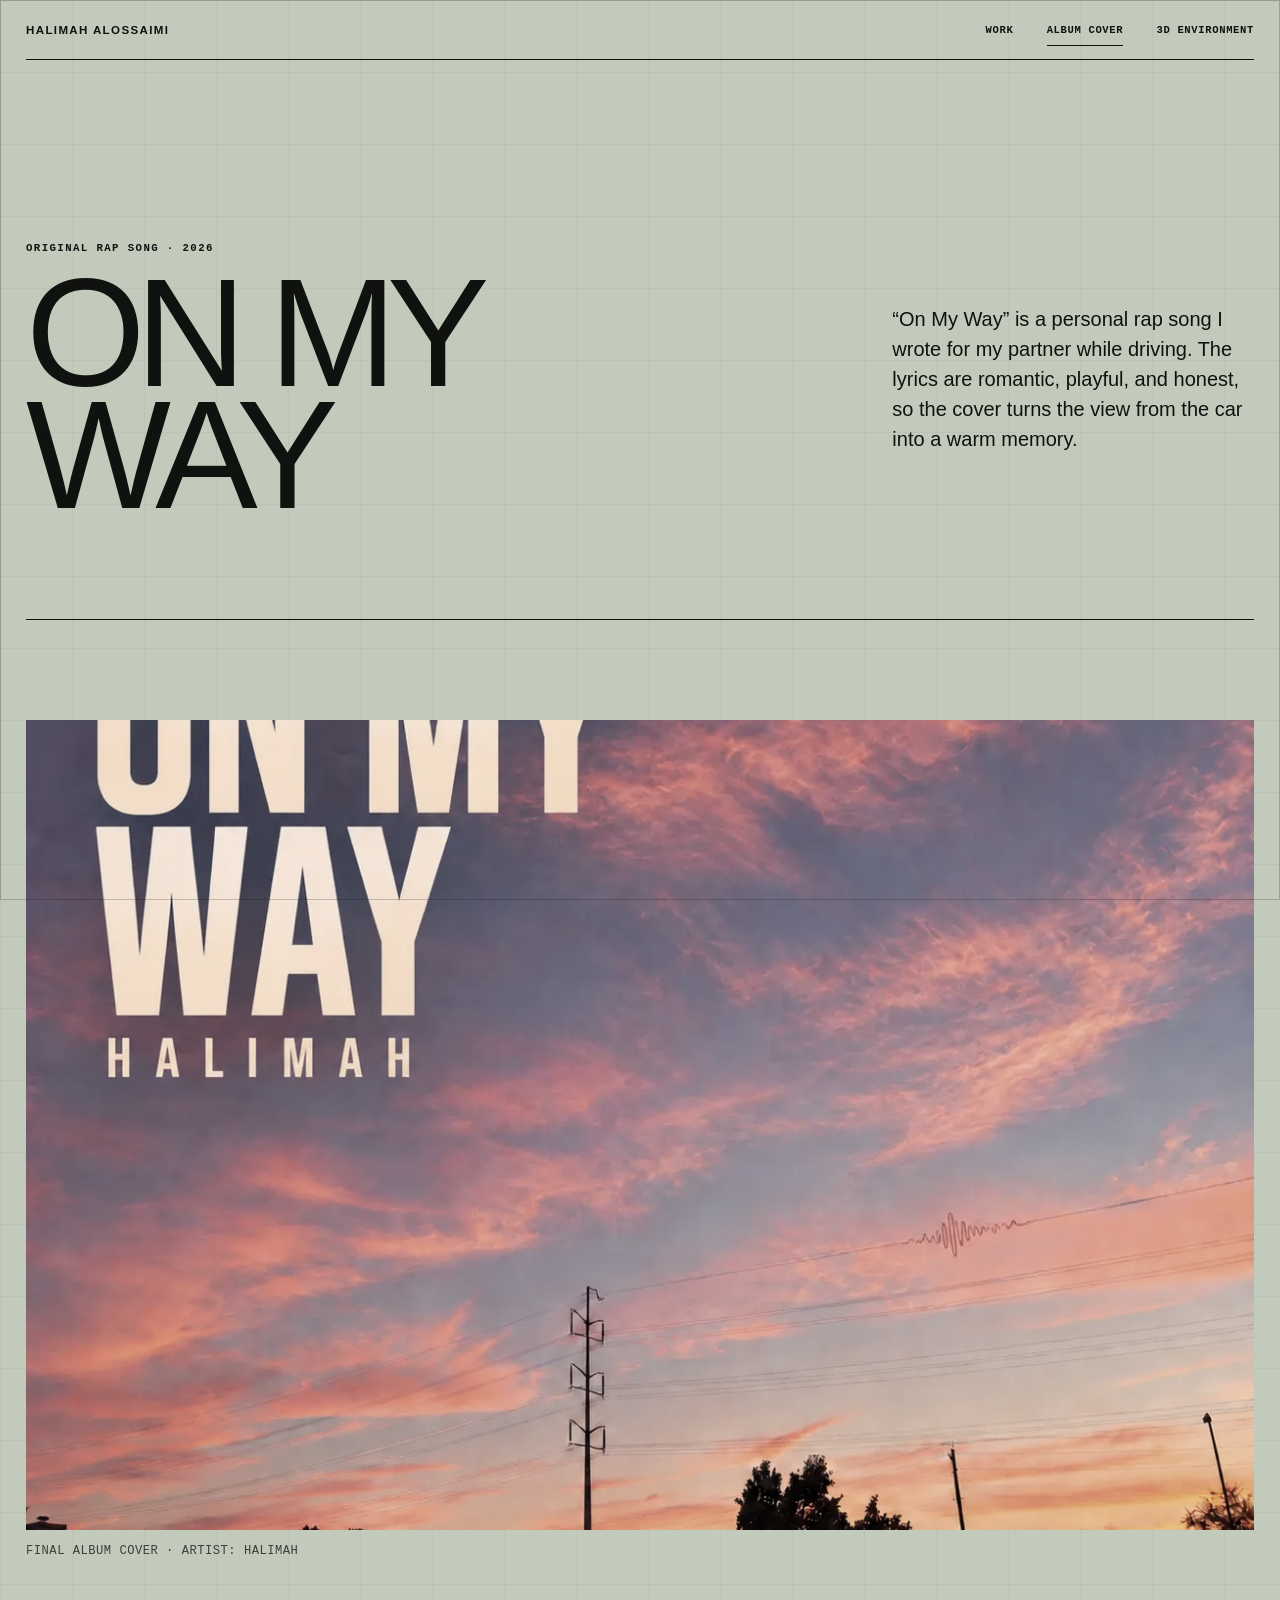
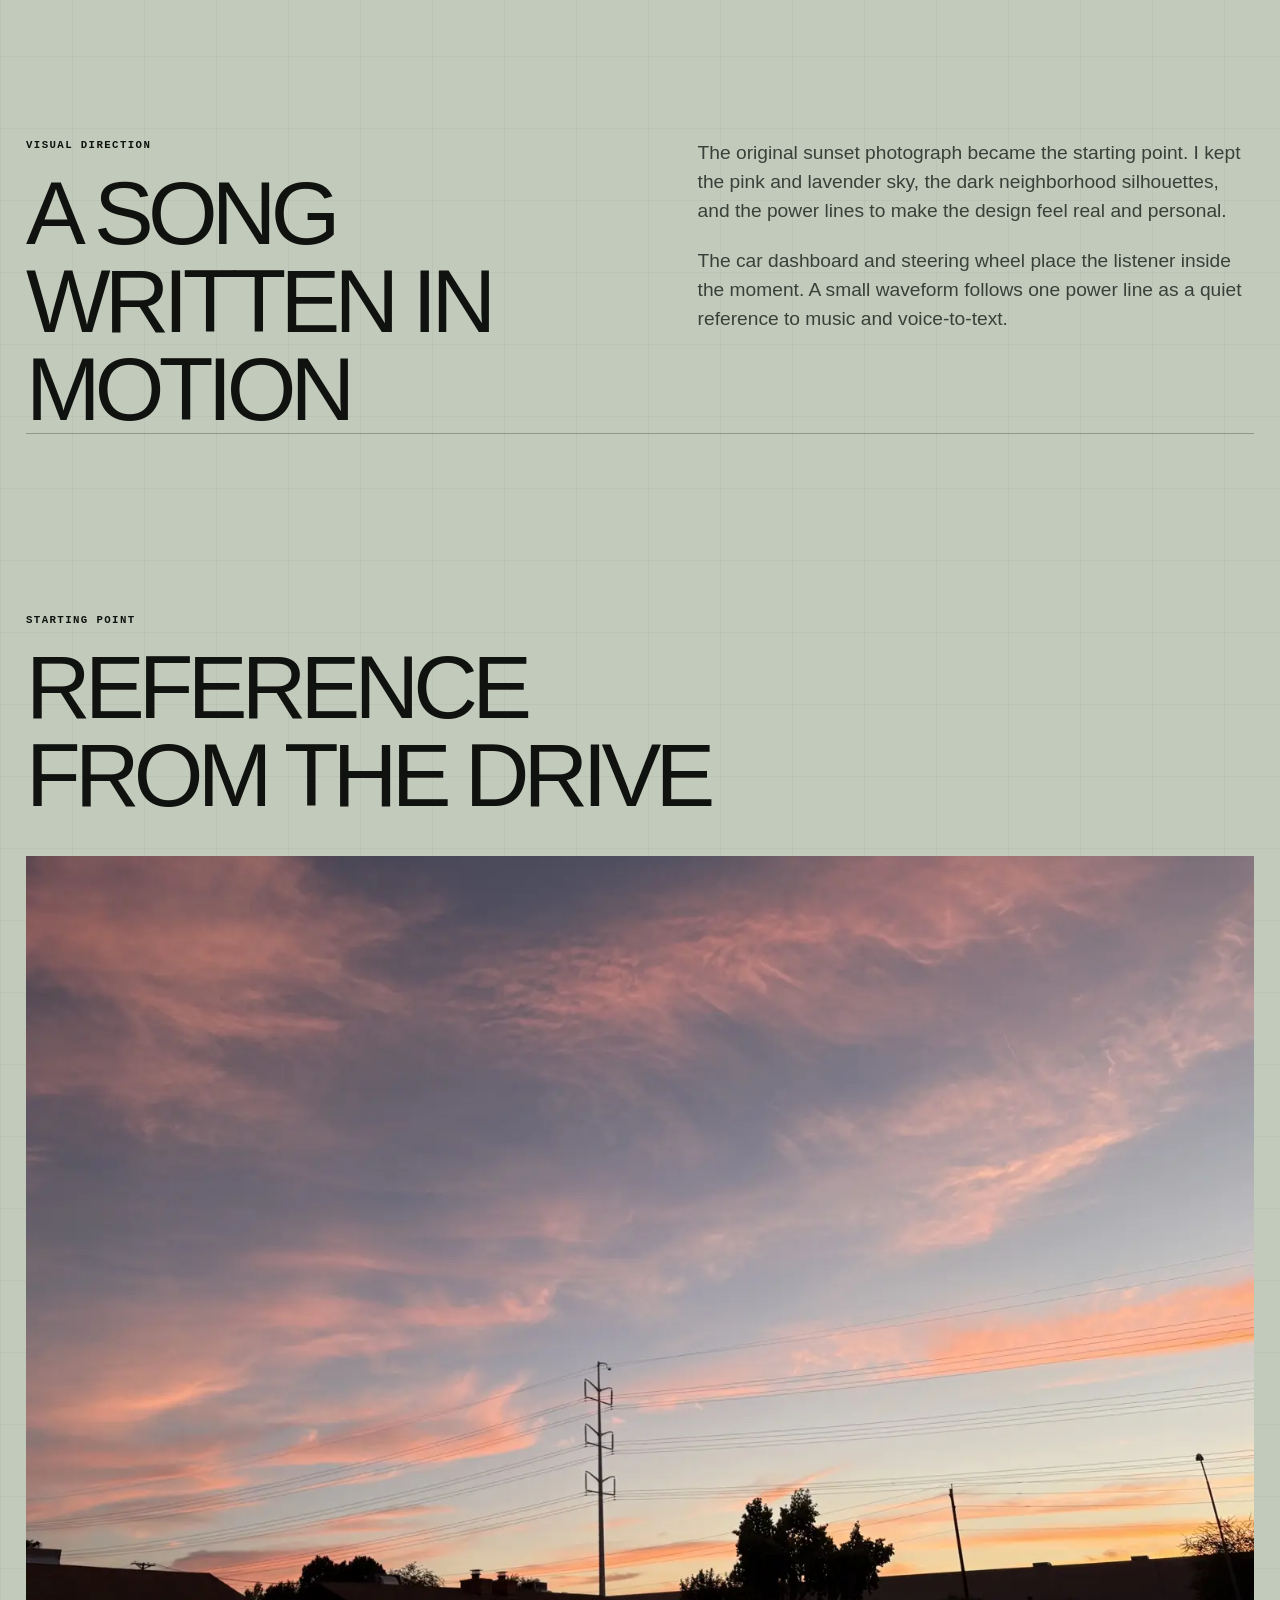
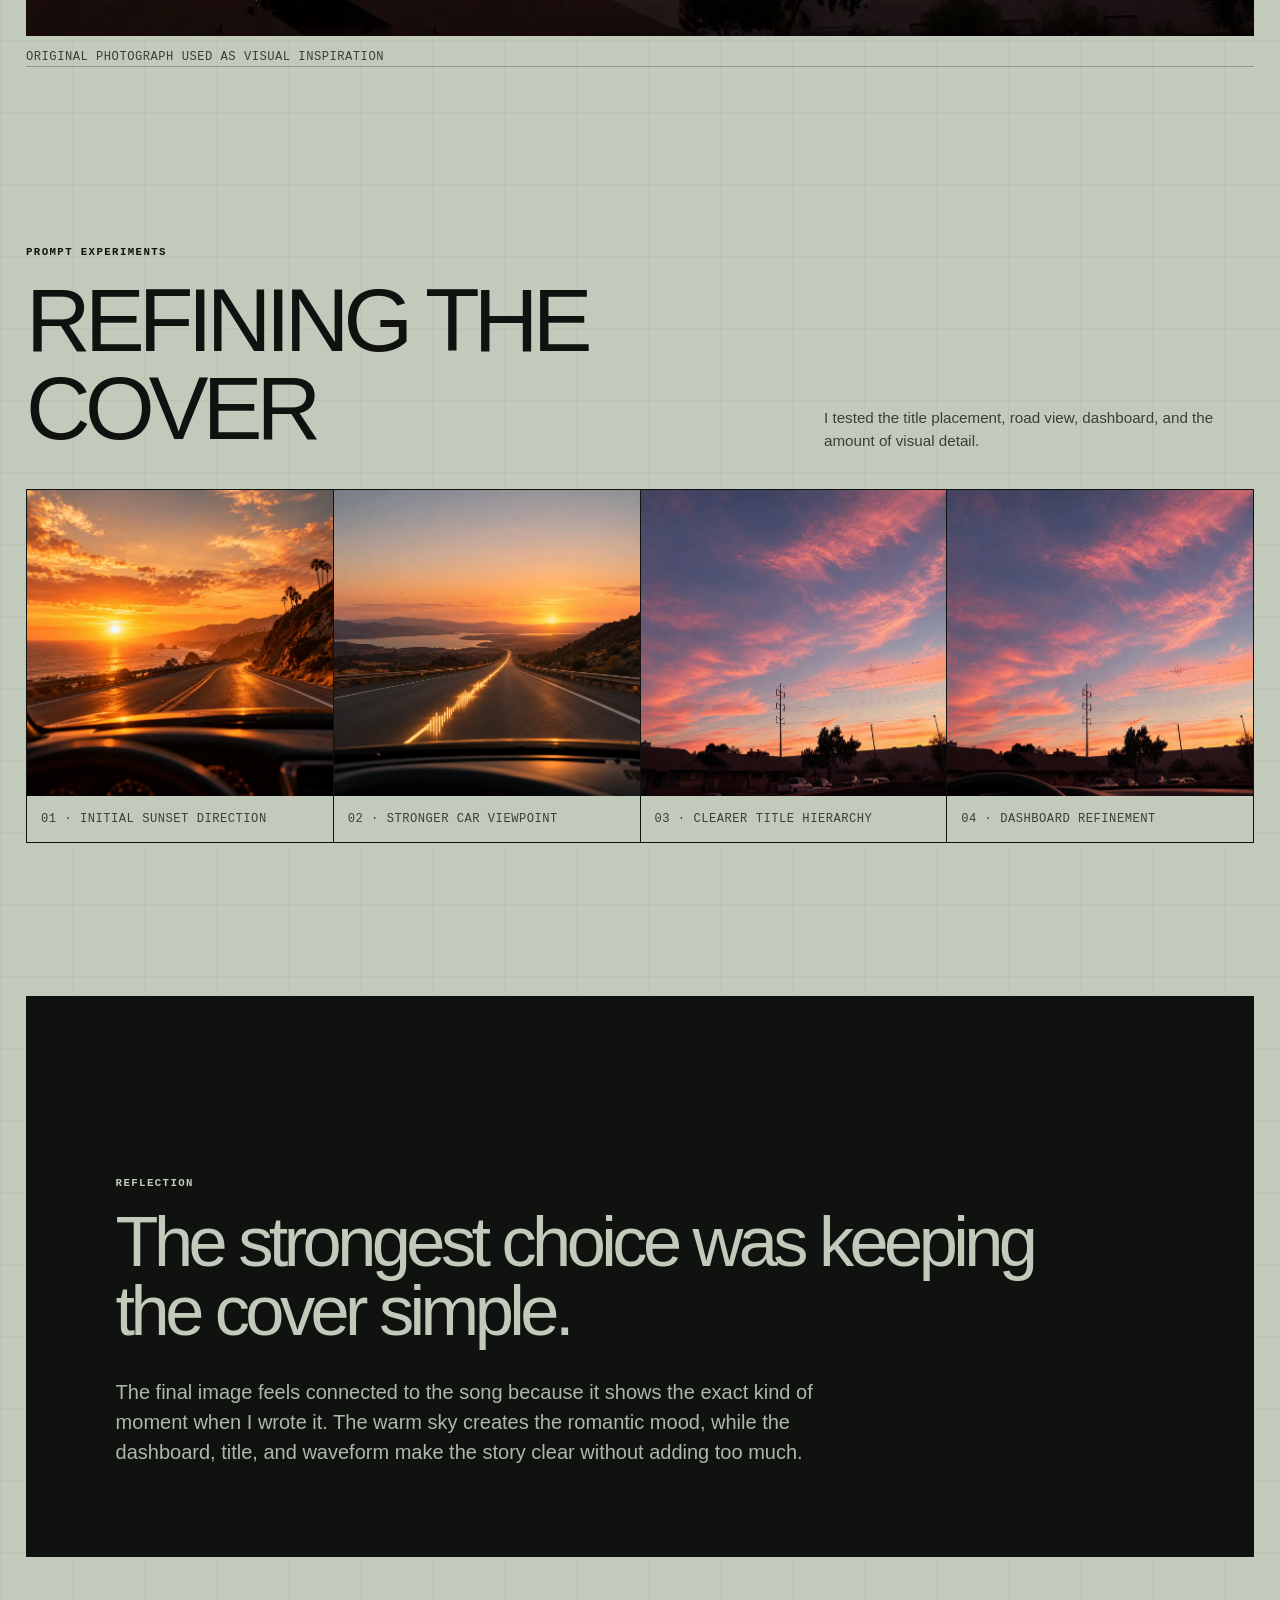
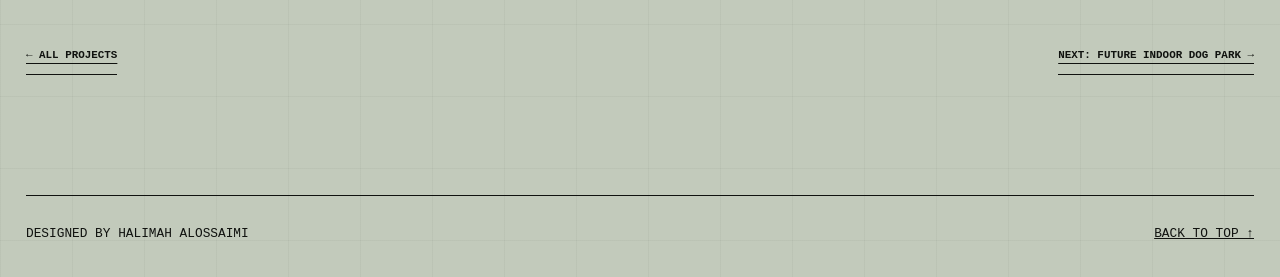
==== commit bd7d5447: "Restore optimized portfolio project images" ====
--- a/album-cover.html
+++ b/album-cover.html
@@ -27,7 +27,7 @@
         <p>“On My Way” is a personal rap song I wrote for my partner while driving. The lyrics are romantic, playful, and honest, so the cover turns the view from the car into a warm memory.</p>
       </div>
       <figure class="album-feature">
-        <img src="assets/on-my-way-final.png" alt="Final On My Way album cover by Halimah, showing a pink sunset above a neighborhood with a car dashboard in the foreground.">
+        <img src="assets/on-my-way-final.webp" alt="Final On My Way album cover by Halimah, showing a pink sunset above a neighborhood with a car dashboard in the foreground.">
         <figcaption>Final album cover · Artist: Halimah</figcaption>
       </figure>
     </section>
@@ -51,7 +51,7 @@
         </div>
       </div>
       <figure class="wide-media">
-        <img src="assets/sunset-reference.jpeg" alt="Original sunset reference photograph taken from a car, with pink clouds, rooftops, trees, and power lines.">
+        <img src="assets/sunset-reference.webp" alt="Original sunset reference photograph taken from a car, with pink clouds, rooftops, trees, and power lines.">
         <figcaption>Original photograph used as visual inspiration</figcaption>
       </figure>
     </section>
@@ -65,10 +65,10 @@
         <p class="section-note">I tested the title placement, road view, dashboard, and the amount of visual detail.</p>
       </div>
       <div class="iteration-grid">
-        <figure><img src="assets/on-my-way-v1.png" alt="First On My Way cover experiment."><figcaption>01 · Initial sunset direction</figcaption></figure>
-        <figure><img src="assets/on-my-way-v2.png" alt="Second On My Way cover experiment."><figcaption>02 · Stronger car viewpoint</figcaption></figure>
-        <figure><img src="assets/on-my-way-v3.png" alt="Third On My Way cover experiment."><figcaption>03 · Clearer title hierarchy</figcaption></figure>
-        <figure><img src="assets/on-my-way-v4.png" alt="Fourth On My Way cover experiment."><figcaption>04 · Dashboard refinement</figcaption></figure>
+        <figure><img src="assets/on-my-way-v1.webp" alt="First On My Way cover experiment."><figcaption>01 · Initial sunset direction</figcaption></figure>
+        <figure><img src="assets/on-my-way-v2.webp" alt="Second On My Way cover experiment."><figcaption>02 · Stronger car viewpoint</figcaption></figure>
+        <figure><img src="assets/on-my-way-v3.webp" alt="Third On My Way cover experiment."><figcaption>03 · Clearer title hierarchy</figcaption></figure>
+        <figure><img src="assets/on-my-way-v4.webp" alt="Fourth On My Way cover experiment."><figcaption>04 · Dashboard refinement</figcaption></figure>
       </div>
     </section>
 
--- a/styles.css
+++ b/styles.css
@@ -459,3 +459,373 @@
   .event-table > div span:nth-child(3)::before { content:"WHAT I LEARNED"; }
   .narrative-block,.rules-grid { grid-template-columns:1fr; }
 }
+
+/* Immersive editorial restyle — inspired by the reference's restraint, not its content */
+:root {
+  --ink: #10120f;
+  --muted: #384039;
+  --paper: #c2cabb;
+  --panel: #aeb8aa;
+  --line: rgba(16,18,15,.42);
+  --blue: #10120f;
+  --orange: #d4ff4f;
+  --yellow: #d4ff4f;
+  --green: #c2cabb;
+  --max: 1500px;
+}
+
+html { background: #10120f; }
+body {
+  min-height: 100vh;
+  overflow-x: hidden;
+  color: var(--ink);
+  background:
+    linear-gradient(rgba(16,18,15,.035) 1px, transparent 1px),
+    linear-gradient(90deg, rgba(16,18,15,.035) 1px, transparent 1px),
+    var(--paper);
+  background-size: 72px 72px;
+}
+body::after {
+  content: "";
+  position: fixed;
+  z-index: 80;
+  inset: 0;
+  pointer-events: none;
+  border: 1px solid rgba(16,18,15,.22);
+}
+::selection { background: #10120f; color: #d4ff4f; }
+.shell { width: min(calc(100% - 52px), var(--max)); }
+
+.site-header {
+  position: relative;
+  z-index: 50;
+  width: min(calc(100% - 52px), var(--max));
+  padding: 20px 0 18px;
+  border-bottom: 1px solid var(--ink);
+  background: transparent;
+}
+.wordmark {
+  font-size: .72rem;
+  font-weight: 800;
+  letter-spacing: .12em;
+  text-transform: uppercase;
+}
+.site-header nav { gap: clamp(16px,2.6vw,42px); }
+.site-header nav a,
+.site-header nav a:nth-child(n) {
+  position: relative;
+  padding: 4px 0;
+  border-radius: 0;
+  background: transparent;
+  color: var(--ink);
+  font: 700 .66rem/1.2 "Courier New", monospace;
+  letter-spacing: .06em;
+  text-transform: uppercase;
+}
+.site-header nav a::after {
+  content: "";
+  position: absolute;
+  left: 0;
+  right: 100%;
+  bottom: -5px;
+  height: 1px;
+  background: currentColor;
+  transition: right .3s ease;
+}
+.site-header nav a:hover,
+.site-header nav a[aria-current="page"] { background: transparent; color: var(--ink); }
+.site-header nav a:hover::after,
+.site-header nav a[aria-current="page"]::after { right: 0; }
+a:focus-visible, button:focus-visible { outline: 2px solid var(--ink); outline-offset: 6px; }
+
+.eyebrow {
+  color: var(--ink);
+  font: 700 .67rem/1.2 "Courier New", monospace;
+  letter-spacing: .13em;
+}
+h1,h2,h3 { font-family: Arial, "Helvetica Neue", sans-serif; letter-spacing: -.065em; }
+
+.hero {
+  position: relative;
+  min-height: 88vh;
+  display: flex;
+  flex-direction: column;
+  justify-content: center;
+  overflow: hidden;
+  padding: 100px 0 90px;
+  isolation: isolate;
+}
+.hero::before {
+  content: "";
+  position: absolute;
+  z-index: -1;
+  width: clamp(330px,46vw,720px);
+  aspect-ratio: 1.15;
+  left: 51%;
+  top: 49%;
+  translate: calc(-50% + var(--pointer-x,0) * 18px) calc(-50% + var(--pointer-y,0) * 14px);
+  border-radius: 52% 48% 58% 42% / 44% 58% 42% 56%;
+  background:
+    radial-gradient(circle at 34% 24%, rgba(255,255,255,.42), transparent 18%),
+    radial-gradient(circle at 62% 72%, #727a70 0 12%, transparent 35%),
+    radial-gradient(circle at 48% 44%, #afb8aa, #778075 60%, #252a24 100%);
+  box-shadow: inset -52px -44px 80px rgba(0,0,0,.32), inset 28px 20px 45px rgba(255,255,255,.18), 0 55px 70px rgba(16,18,15,.22);
+  transform: rotate(-7deg);
+  transition: translate .8s cubic-bezier(.2,.8,.2,1);
+}
+.hero::after {
+  content: "DESIGN  •  INTERACTION  •  EXPERIMENT";
+  position: absolute;
+  z-index: -2;
+  left: 50%;
+  top: 50%;
+  translate: -50% -50%;
+  width: 100%;
+  color: rgba(16,18,15,.17);
+  font: 700 clamp(.9rem,1.5vw,1.25rem)/1 "Courier New",monospace;
+  letter-spacing: .55em;
+  text-align: center;
+  white-space: nowrap;
+}
+.hero h1 {
+  position: relative;
+  z-index: 2;
+  max-width: none;
+  color: var(--ink);
+  font-size: clamp(4.2rem,10.4vw,10.7rem);
+  font-weight: 500;
+  line-height: .82;
+  text-transform: uppercase;
+  mix-blend-mode: multiply;
+}
+.hero .eyebrow { position: absolute; top: 64px; left: 0; }
+.hero-copy {
+  position: absolute;
+  right: 0;
+  bottom: 54px;
+  margin: 0;
+  color: var(--ink);
+  font: 700 .72rem/1.2 "Courier New",monospace;
+  letter-spacing: .1em;
+  text-transform: uppercase;
+}
+
+.flower-section {
+  width: min(calc(100% - 52px), var(--max));
+  padding: clamp(38px,5vw,72px);
+  color: var(--paper);
+  background: var(--ink);
+  border: 1px solid var(--ink);
+}
+.flower-section .eyebrow,.flower-section h2 { color: var(--paper); }
+.flower-section .section-heading h2 { max-width: 930px; font-size: clamp(3rem,6vw,6rem); text-transform: uppercase; }
+.instruction {
+  padding: 0 0 6px;
+  border-radius: 0;
+  border-bottom: 1px solid var(--paper);
+  background: transparent;
+  color: var(--paper);
+  font: 700 .66rem/1.2 "Courier New",monospace;
+  text-transform: uppercase;
+}
+.flower-field {
+  min-height: min(68vh,720px);
+  border: 1px solid rgba(194,202,187,.55);
+  border-radius: 0;
+  background:
+    radial-gradient(circle at center, rgba(212,255,79,.13), transparent 38%),
+    linear-gradient(rgba(194,202,187,.09) 1px, transparent 1px),
+    linear-gradient(90deg, rgba(194,202,187,.09) 1px, transparent 1px),
+    #151814;
+  background-size: auto,48px 48px,48px 48px,auto;
+}
+.field-note { color: rgba(194,202,187,.6); font-family:"Courier New",monospace; }
+
+.work-section { padding-top: clamp(120px,15vw,220px); }
+.work-section .section-heading { margin-bottom: 70px; padding-bottom: 22px; border-bottom: 1px solid var(--ink); }
+.work-section .section-heading h2 { max-width: 950px; font-size: clamp(3.4rem,7vw,7.4rem); text-transform: uppercase; }
+.project-grid { display: grid; grid-template-columns: 1fr; gap: 1px; background: var(--ink); border: 1px solid var(--ink); }
+.project-card,
+.project-card:nth-child(n) {
+  display: grid;
+  grid-template-columns: minmax(0,1.35fr) minmax(260px,.65fr);
+  gap: 0;
+  padding: 0;
+  border-radius: 0;
+  background: var(--paper);
+  color: var(--ink);
+}
+.project-card:nth-child(even) .project-image { grid-column: 2; }
+.project-card:nth-child(even) .project-meta { grid-column: 1; grid-row: 1; }
+.project-image,.project-image.square,.project-image.landscape {
+  aspect-ratio: 16/10;
+  border-radius: 0;
+  background: #242823;
+}
+.project-image img { filter: grayscale(.92) contrast(1.04); transition: transform .8s cubic-bezier(.2,.8,.2,1),filter .6s ease; }
+.project-card:hover .project-image img { transform: scale(1.035); filter: grayscale(0) contrast(1); }
+.project-meta {
+  min-height: 100%;
+  display: flex;
+  flex-direction: column;
+  justify-content: space-between;
+  align-items: flex-start;
+  padding: clamp(30px,5vw,72px);
+  border-left: 1px solid var(--ink);
+}
+.project-card:nth-child(even) .project-meta { border-left: 0; border-right: 1px solid var(--ink); }
+.project-meta h3 { font-size: clamp(2.5rem,5vw,5.6rem); font-weight: 500; text-transform: uppercase; }
+.project-meta span { align-self: flex-end; font-size: 2.6rem; transition: transform .3s ease; }
+.project-card:hover .project-meta span { transform: translate(7px,-7px); }
+.project-type { color: var(--ink); font-family:"Courier New",monospace; }
+.proposal-preview { filter: grayscale(.75); transition: filter .6s ease; }
+.project-card:hover .proposal-preview { filter: grayscale(0); }
+
+.project-hero { padding-top: clamp(80px,10vw,140px); }
+.project-intro {
+  min-height: 48vh;
+  grid-template-columns: 1.35fr .65fr;
+  align-items: center;
+  padding-bottom: 48px;
+  border-bottom: 1px solid var(--ink);
+}
+.project-intro h1 {
+  max-width: 1100px;
+  color: var(--ink);
+  font-size: clamp(5rem,12vw,12rem);
+  font-weight: 500;
+  line-height: .79;
+  text-transform: uppercase;
+}
+.project-intro > p { color: var(--ink); font-size: clamp(1rem,1.7vw,1.25rem); }
+.album-feature,.hero-wide { width: 100%; }
+.album-feature img,.hero-wide img,.wide-media img,.iteration-grid img,.plan-grid img,.environment-grid img { border-radius: 0; }
+.album-feature img,.hero-wide img { max-height: 90vh; object-fit: cover; filter: grayscale(.38); transition:filter .5s ease; }
+.album-feature:hover img,.hero-wide:hover img { filter:grayscale(0); }
+figcaption { color: var(--muted); font-family:"Courier New",monospace; text-transform:uppercase; letter-spacing:.04em; }
+
+.case-section { padding-top: clamp(110px,14vw,210px); }
+.case-section + .case-section { border-top: 1px solid rgba(16,18,15,.28); }
+.two-column-text h2,.case-section .section-heading h2 { font-size: clamp(3.2rem,7vw,7rem); font-weight:500; text-transform:uppercase; }
+.body-copy p,.section-note { color: var(--muted); }
+.iteration-grid { gap: 1px; background: var(--ink); border:1px solid var(--ink); }
+.iteration-grid figure { background:var(--paper); }
+.iteration-grid figcaption { padding:14px; }
+.plan-grid,.environment-grid { gap:1px; background:var(--ink); border:1px solid var(--ink); }
+.plan-grid figure,.environment-grid figure { background:var(--paper); }
+.plan-grid figcaption,.environment-grid figcaption { padding:14px; }
+.reflection-block {
+  background: var(--ink);
+  color: var(--paper);
+  border-radius: 0;
+}
+.reflection-block h2,.reflection-block .eyebrow { color:var(--paper); }
+.reflection-block > p:not(.eyebrow) { color:#aeb8aa; }
+.project-next a {
+  padding: 12px 0;
+  border-radius: 0;
+  border-bottom: 1px solid var(--ink);
+  background: transparent;
+  color: var(--ink);
+  font:700 .68rem/1.2 "Courier New",monospace;
+  text-transform:uppercase;
+}
+.site-footer { border-top:1px solid var(--ink); color:var(--ink); font-family:"Courier New",monospace; text-transform:uppercase; }
+
+/* Proposal pages inherit the same editorial system while preserving project graphics */
+.proposal-page { background-color:var(--paper); }
+.proposal-hero { padding-top:clamp(95px,11vw,150px); }
+.proposal-title-block { max-width:1200px; }
+.proposal-title-block h1,.same-street-page .proposal-title-block h1 {
+  color:var(--ink);
+  font-size:clamp(5.8rem,15vw,14rem);
+  font-weight:500;
+  line-height:.76;
+  text-transform:uppercase;
+}
+.same-street-page .proposal-title-block h1 span { color:var(--ink); -webkit-text-stroke:1px var(--ink); -webkit-text-fill-color:transparent; }
+.proposal-tagline { color:var(--ink); }
+.street-visual { border-radius:0; border-color:var(--ink); box-shadow:none; }
+.proposal-index {
+  background:rgba(16,18,15,.94);
+  border:0;
+  color:var(--paper);
+}
+.proposal-index a { border-radius:0; border-right:1px solid rgba(194,202,187,.35); background:transparent; font-family:"Courier New",monospace; text-transform:uppercase; }
+.proposal-section { padding-top:clamp(120px,15vw,220px); }
+.proposal-section + .proposal-section { margin-top:clamp(100px,12vw,180px); padding-bottom:clamp(80px,10vw,140px); border-top:1px solid var(--ink); }
+.proposal-section h2 { font-size:clamp(3.6rem,8vw,8rem); text-transform:uppercase; }
+.proposal-section h3 { letter-spacing:-.04em; }
+.section-number { color:var(--ink); }
+.case-study-mark { background:var(--ink); color:var(--paper); border-radius:50%; }
+.street-case-mark { background:var(--ink); }
+.source-links a { border-radius:0; border-bottom:1px solid var(--ink); background:transparent; }
+.moment-grid article,.evidence-card,.concept-grid article,.style-grid > article,.week-grid article,
+.perspective-guide article,.rules-grid article {
+  border:1px solid var(--ink);
+  border-radius:0;
+  background:transparent!important;
+  color:var(--ink)!important;
+}
+.play-moment-grid { gap:1px; background:var(--ink); border:1px solid var(--ink); }
+.play-moment-grid figure { border:0; border-radius:0; background:var(--paper); }
+.play-moment-grid img { filter:grayscale(1) contrast(1.08); }
+.event-table { border-radius:0; border-color:var(--ink); }
+.event-table .event-head { background:var(--ink); }
+.exchange,.narrative-block,.flowchart { border-radius:0; background:var(--ink); }
+.decision-callout { border:1px solid var(--ink); border-radius:0; background:#d4ff4f; }
+.street-takeaway { background:transparent; }
+.street-storyboard .street-board,.story-frame { border:1px solid var(--ink); border-radius:0; }
+.reference-strip { border-radius:0; border-color:var(--ink); }
+.swatches span { border-radius:0; border-color:var(--ink); }
+.role-interface { border-radius:0; }
+
+.has-js .reveal { opacity:1; transform:none; }
+.cursor-halo {
+  --cursor-x: -100px;
+  --cursor-y: -100px;
+  position:fixed;
+  z-index:79;
+  left:0;
+  top:0;
+  width:28px;
+  height:28px;
+  translate:calc(var(--cursor-x) - 50%) calc(var(--cursor-y) - 50%);
+  border:1px solid rgba(16,18,15,.7);
+  border-radius:50%;
+  pointer-events:none;
+  mix-blend-mode:multiply;
+  transition:width .2s ease,height .2s ease;
+}
+
+@media (max-width: 900px) {
+  .hero { min-height:78vh; }
+  .project-card,.project-card:nth-child(n) { grid-template-columns:1fr; }
+  .project-card:nth-child(even) .project-image,.project-card:nth-child(even) .project-meta { grid-column:auto; grid-row:auto; }
+  .project-meta,.project-card:nth-child(even) .project-meta { min-height:310px; border:0; border-top:1px solid var(--ink); }
+  .project-intro { grid-template-columns:1fr; min-height:0; }
+  .project-intro > p { padding-top:24px; }
+}
+@media (max-width: 780px) {
+  .shell,.site-header,.flower-section { width:min(calc(100% - 28px),var(--max)); }
+  .site-header nav { max-width:68%; gap:6px 14px; }
+  .site-header nav a,.site-header nav a:nth-child(n) { padding:2px 0; font-size:.58rem; }
+  .hero { min-height:72vh; padding-top:90px; }
+  .hero .eyebrow { top:36px; }
+  .hero h1 { font-size:clamp(3.3rem,16vw,6.5rem); }
+  .hero::before { width:78vw; opacity:.82; }
+  .hero::after { white-space:normal; line-height:1.8; }
+  .flower-section { padding:28px 18px; }
+  .flower-field { min-height:540px; }
+  .work-section .section-heading h2 { font-size:clamp(3rem,13vw,5.5rem); }
+  .project-meta { min-height:250px; padding:28px 22px; }
+  .project-intro h1 { font-size:clamp(4.5rem,19vw,7.5rem); }
+  .iteration-grid { gap:1px; }
+  .proposal-title-block h1,.same-street-page .proposal-title-block h1 { font-size:clamp(4.7rem,22vw,8rem); }
+  .proposal-section h2 { font-size:clamp(3.2rem,14vw,6rem); }
+}
+@media (prefers-reduced-motion: reduce) {
+  .has-js .reveal { opacity:1; transform:none; transition:none; }
+  .cursor-halo { display:none; }
+  .hero::before { transition:none; }
+}
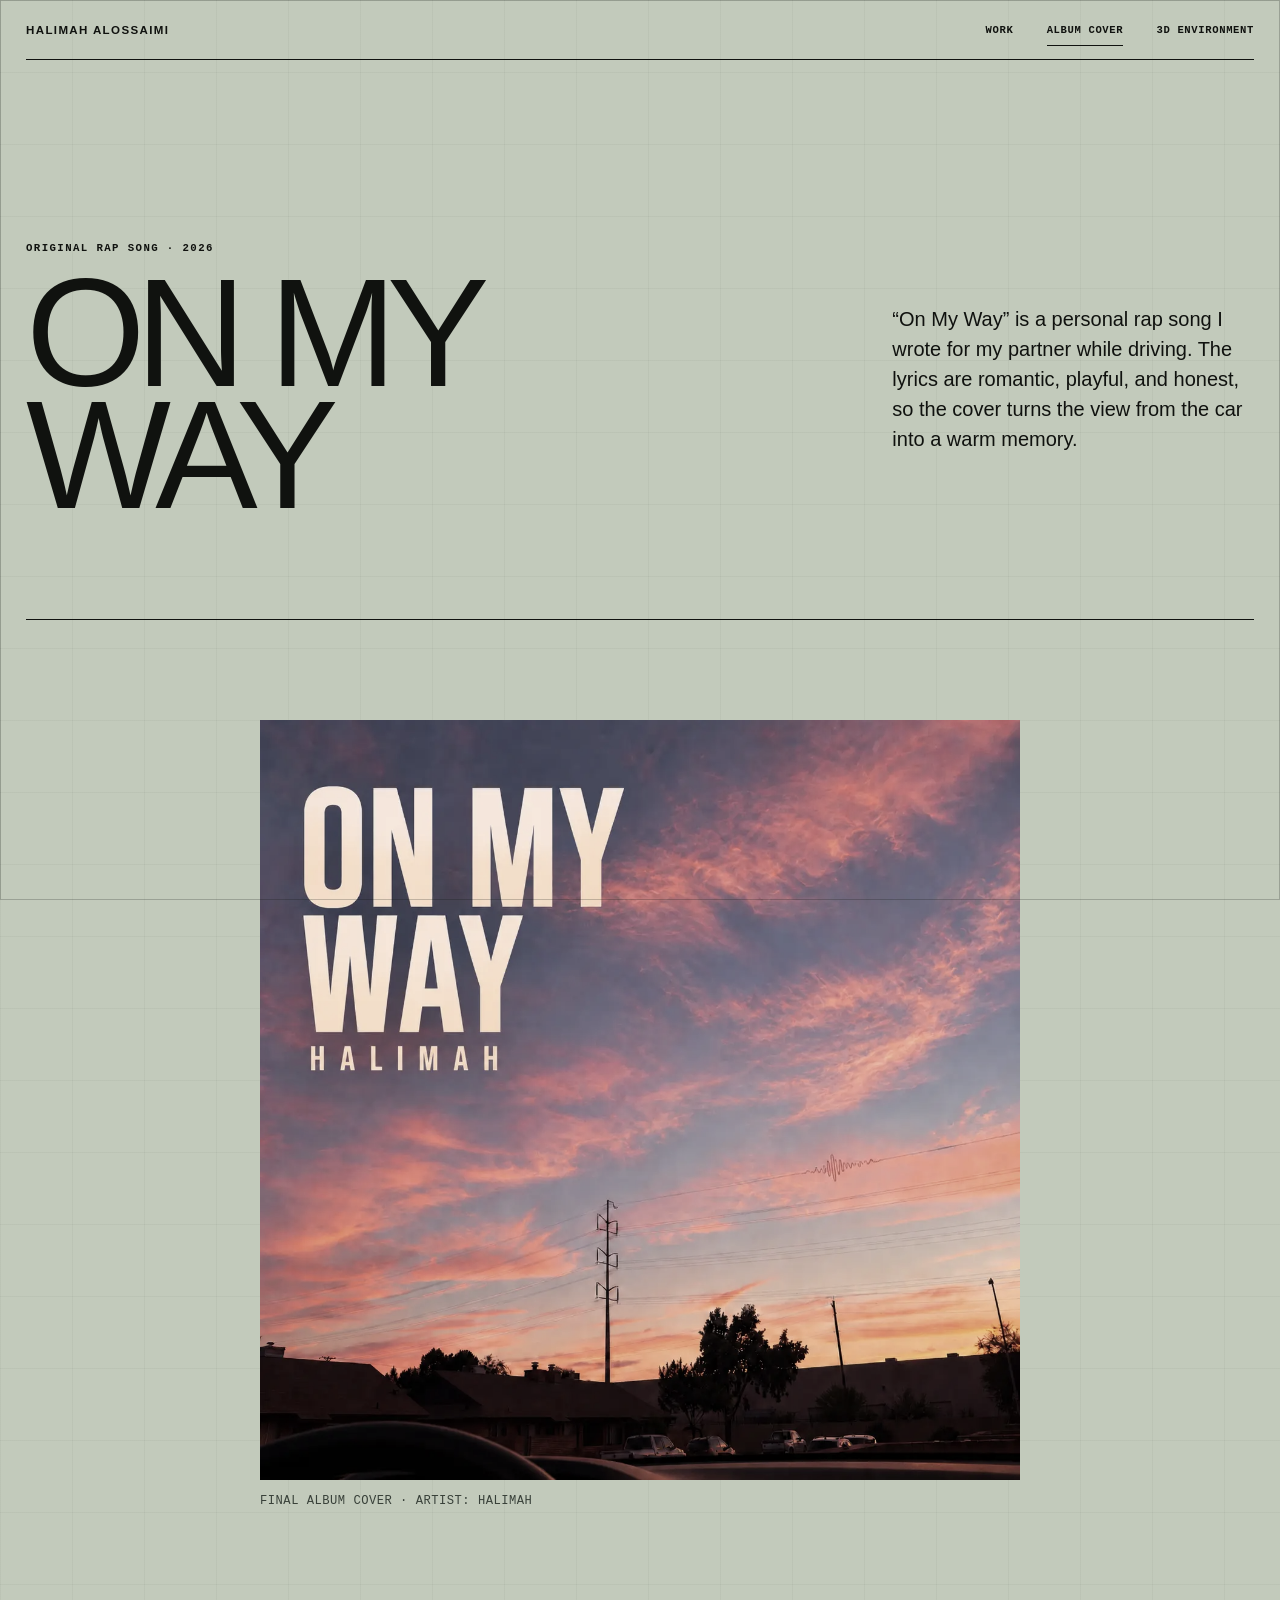
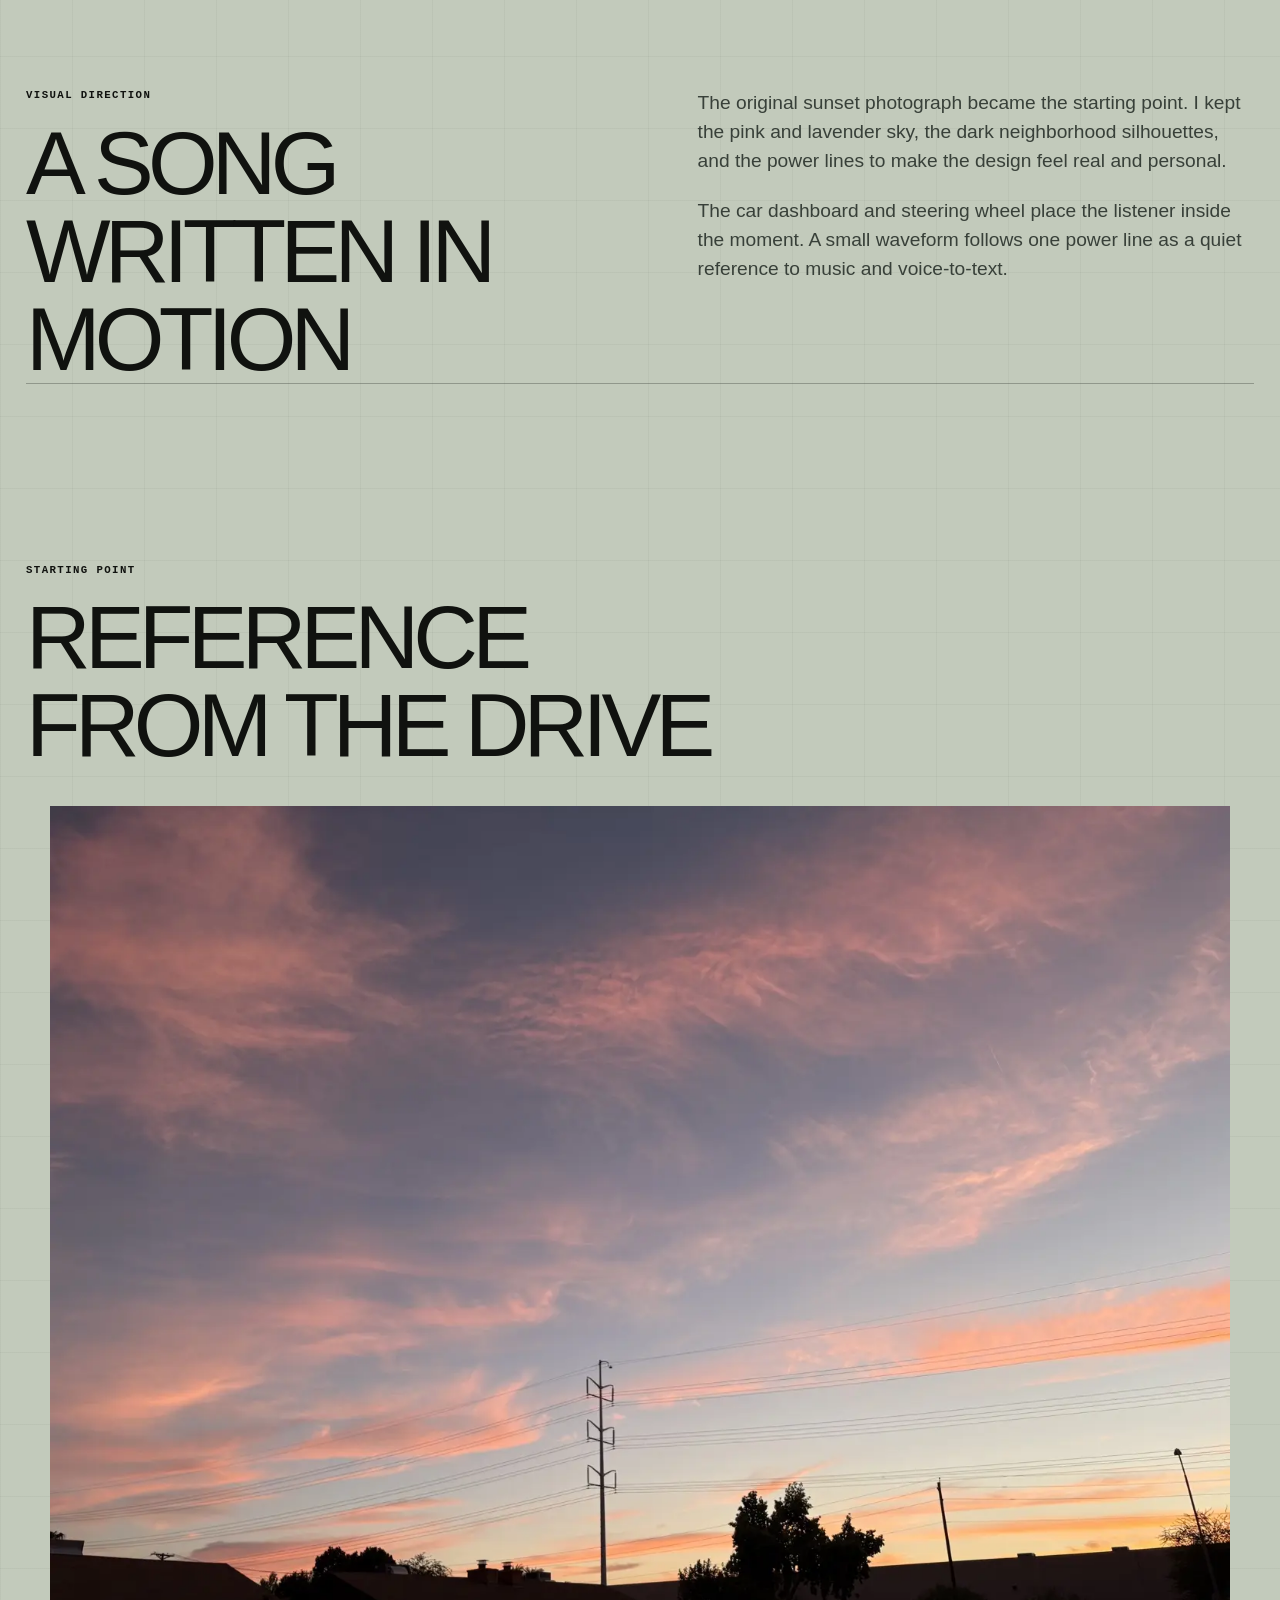
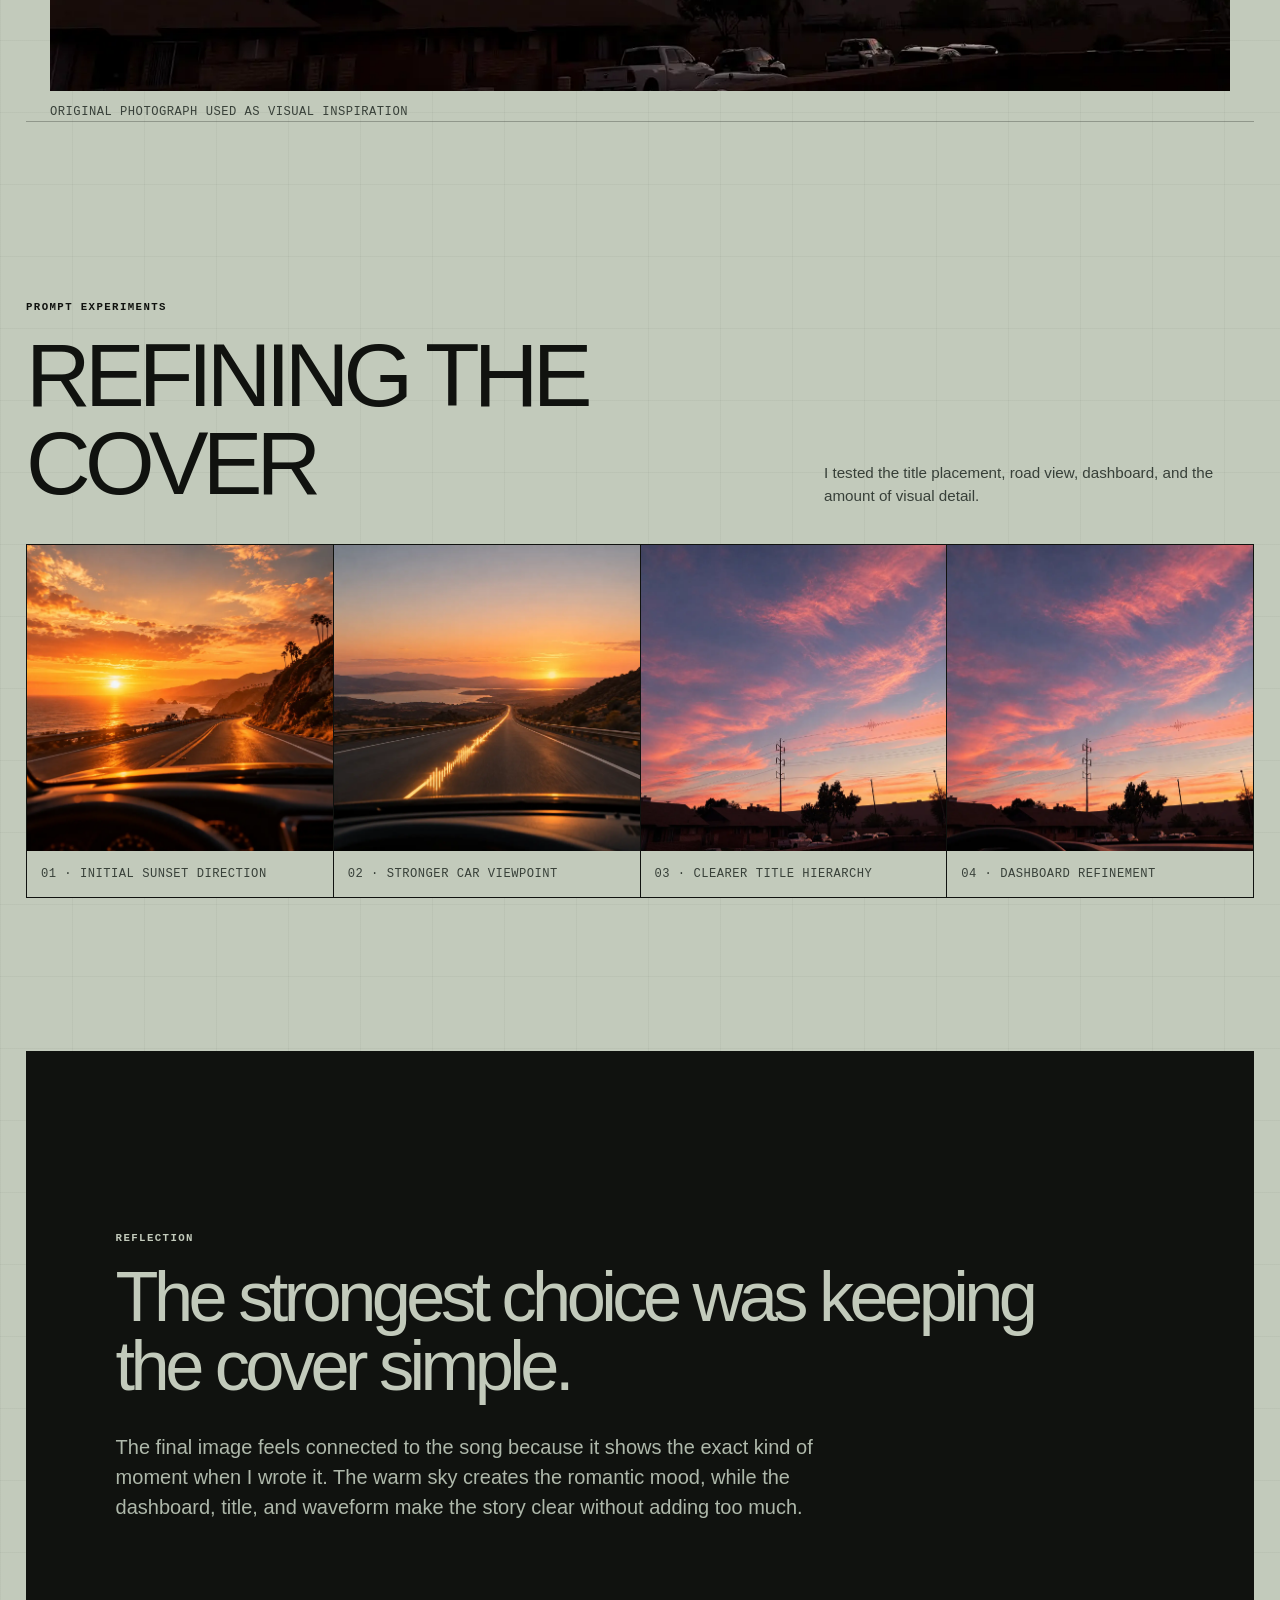
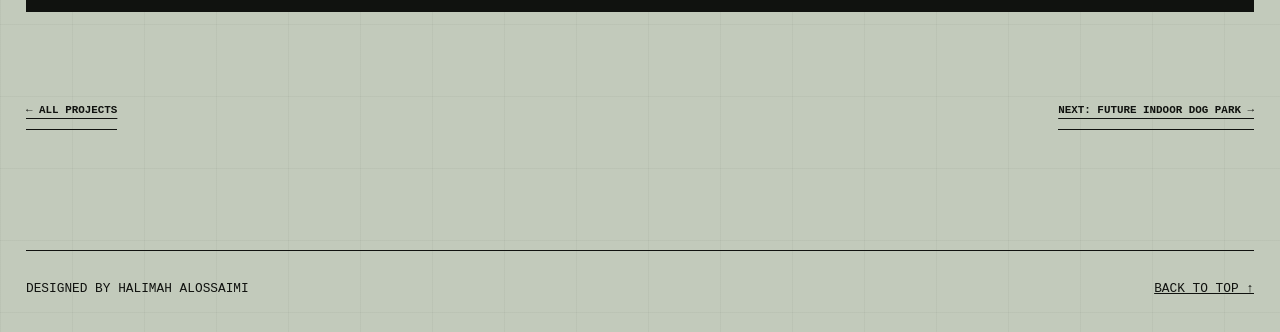
==== commit 9bd5353d: "Apply full-image album layout" ====
--- a/album-cover.html
+++ b/album-cover.html
@@ -5,9 +5,9 @@
   <meta name="viewport" content="width=device-width, initial-scale=1">
   <meta name="description" content="On My Way album cover process by Halimah Alossaimi.">
   <title>On My Way — Halimah Alossaimi</title>
-  <link rel="stylesheet" href="styles.css">
+  <link rel="stylesheet" href="styles.css?v=album-fit2">
 </head>
-<body id="top">
+<body id="top" class="album-page">
   <header class="site-header">
     <a class="wordmark" href="index.html">Halimah Alossaimi</a>
     <nav aria-label="Primary navigation">
--- a/styles.css
+++ b/styles.css
@@ -67,7 +67,7 @@
 }
 .flower-field:focus-visible { outline: 3px solid var(--blue); outline-offset: 4px; }
 .field-note { position: absolute; left: 24px; bottom: 18px; color: #778079; font-size: 0.72rem; letter-spacing: 0.08em; text-transform: uppercase; }
-.flower { position: absolute; width: 1px; height: 1px; pointer-events: none; animation: bloom .42s cubic-bezier(.2,.9,.25,1.25) both; }
+.flower { position: absolute; width: 1px; height: 1px; pointer-events: none; animation: none; }
 .petal { position: absolute; left: 50%; top: 50%; width: var(--pw); height: var(--ph); margin-left: calc(var(--pw) / -2); margin-top: calc(var(--ph) * -1); transform-origin: 50% 100%; background: hsl(var(--hue) 72% 66% / .92); border: 1px solid hsl(var(--hue) 45% 48% / .32); }
 .flower.rounded .petal { border-radius: 55% 55% 45% 45%; }
 .flower.pointed .petal { border-radius: 75% 12% 75% 18%; }
@@ -629,7 +629,8 @@
   text-transform: uppercase;
 }
 .flower-field {
-  min-height: min(68vh,720px);
+  min-height: clamp(280px,30vw,420px);
+  aspect-ratio: 16 / 5;
   border: 1px solid rgba(194,202,187,.55);
   border-radius: 0;
   background:
@@ -640,6 +641,18 @@
   background-size: auto,48px 48px,48px 48px,auto;
 }
 .field-note { color: rgba(194,202,187,.6); font-family:"Courier New",monospace; }
+.planted-tree {
+  animation: none !important;
+  position: absolute;
+  z-index: 2;
+  display: block;
+  height: auto;
+  pointer-events: none;
+  transform: translate(-50%,-100%);
+  transform-origin: 50% 100%;
+  animation: bloom .42s cubic-bezier(.2,.9,.25,1.25) both;
+}
+.planted-tree svg { display:block; width:100%; height:auto; }
 
 .work-section { padding-top: clamp(120px,15vw,220px); }
 .work-section .section-heading { margin-bottom: 70px; padding-bottom: 22px; border-bottom: 1px solid var(--ink); }
@@ -816,7 +829,7 @@
   .hero::before { width:78vw; opacity:.82; }
   .hero::after { white-space:normal; line-height:1.8; }
   .flower-section { padding:28px 18px; }
-  .flower-field { min-height:540px; }
+  .flower-field { min-height:260px; aspect-ratio:16 / 7; }
   .work-section .section-heading h2 { font-size:clamp(3rem,13vw,5.5rem); }
   .project-meta { min-height:250px; padding:28px 22px; }
   .project-intro h1 { font-size:clamp(4.5rem,19vw,7.5rem); }
@@ -829,3 +842,27 @@
   .cursor-halo { display:none; }
   .hero::before { transition:none; }
 }
+
+
+/* Album images keep their full composition and original proportions */
+.album-page .album-feature {
+  width: min(100%, 760px);
+  margin-inline: auto;
+}
+.album-page .album-feature img {
+  width: 100%;
+  height: auto;
+  max-height: none;
+  object-fit: contain;
+}
+.album-page .wide-media {
+  width: min(100%, 1180px);
+  margin-inline: auto;
+}
+.album-page .wide-media img {
+  display: block;
+  width: 100%;
+  height: auto;
+  max-height: none;
+  object-fit: contain;
+}
